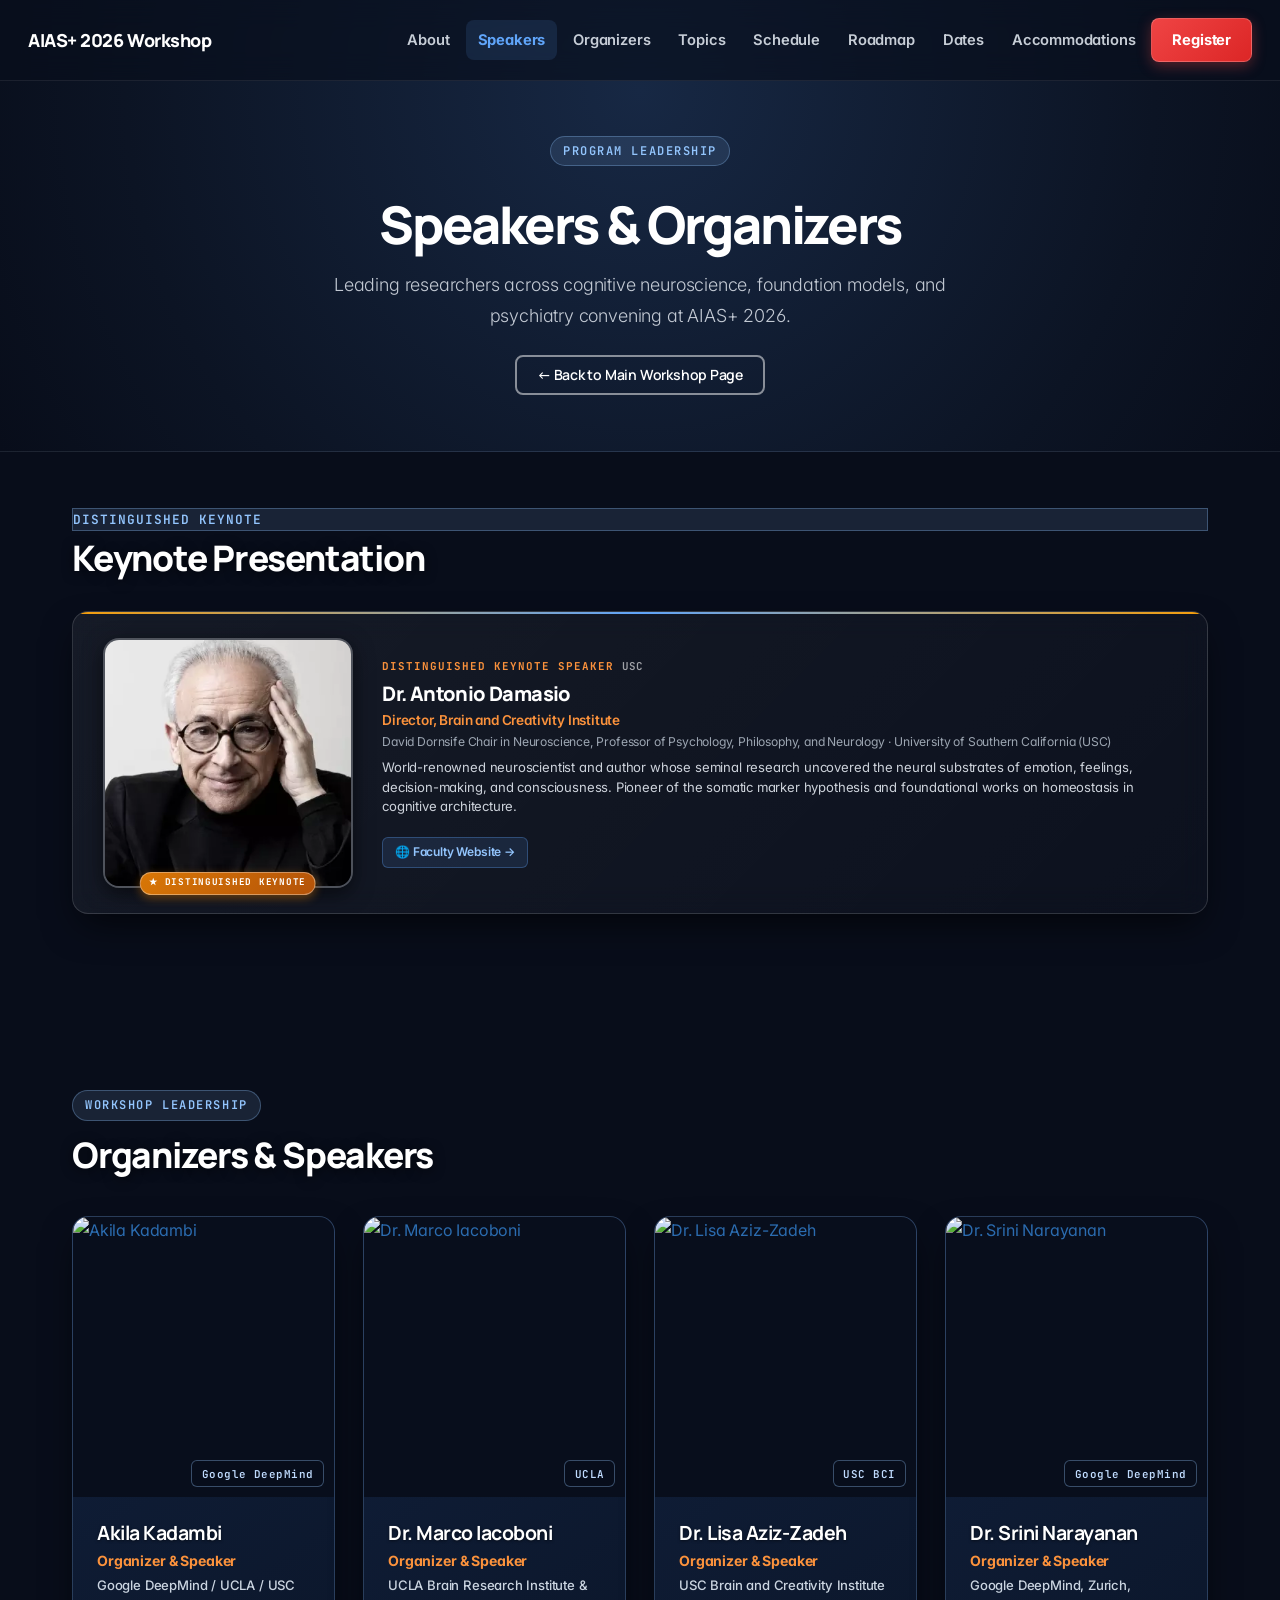
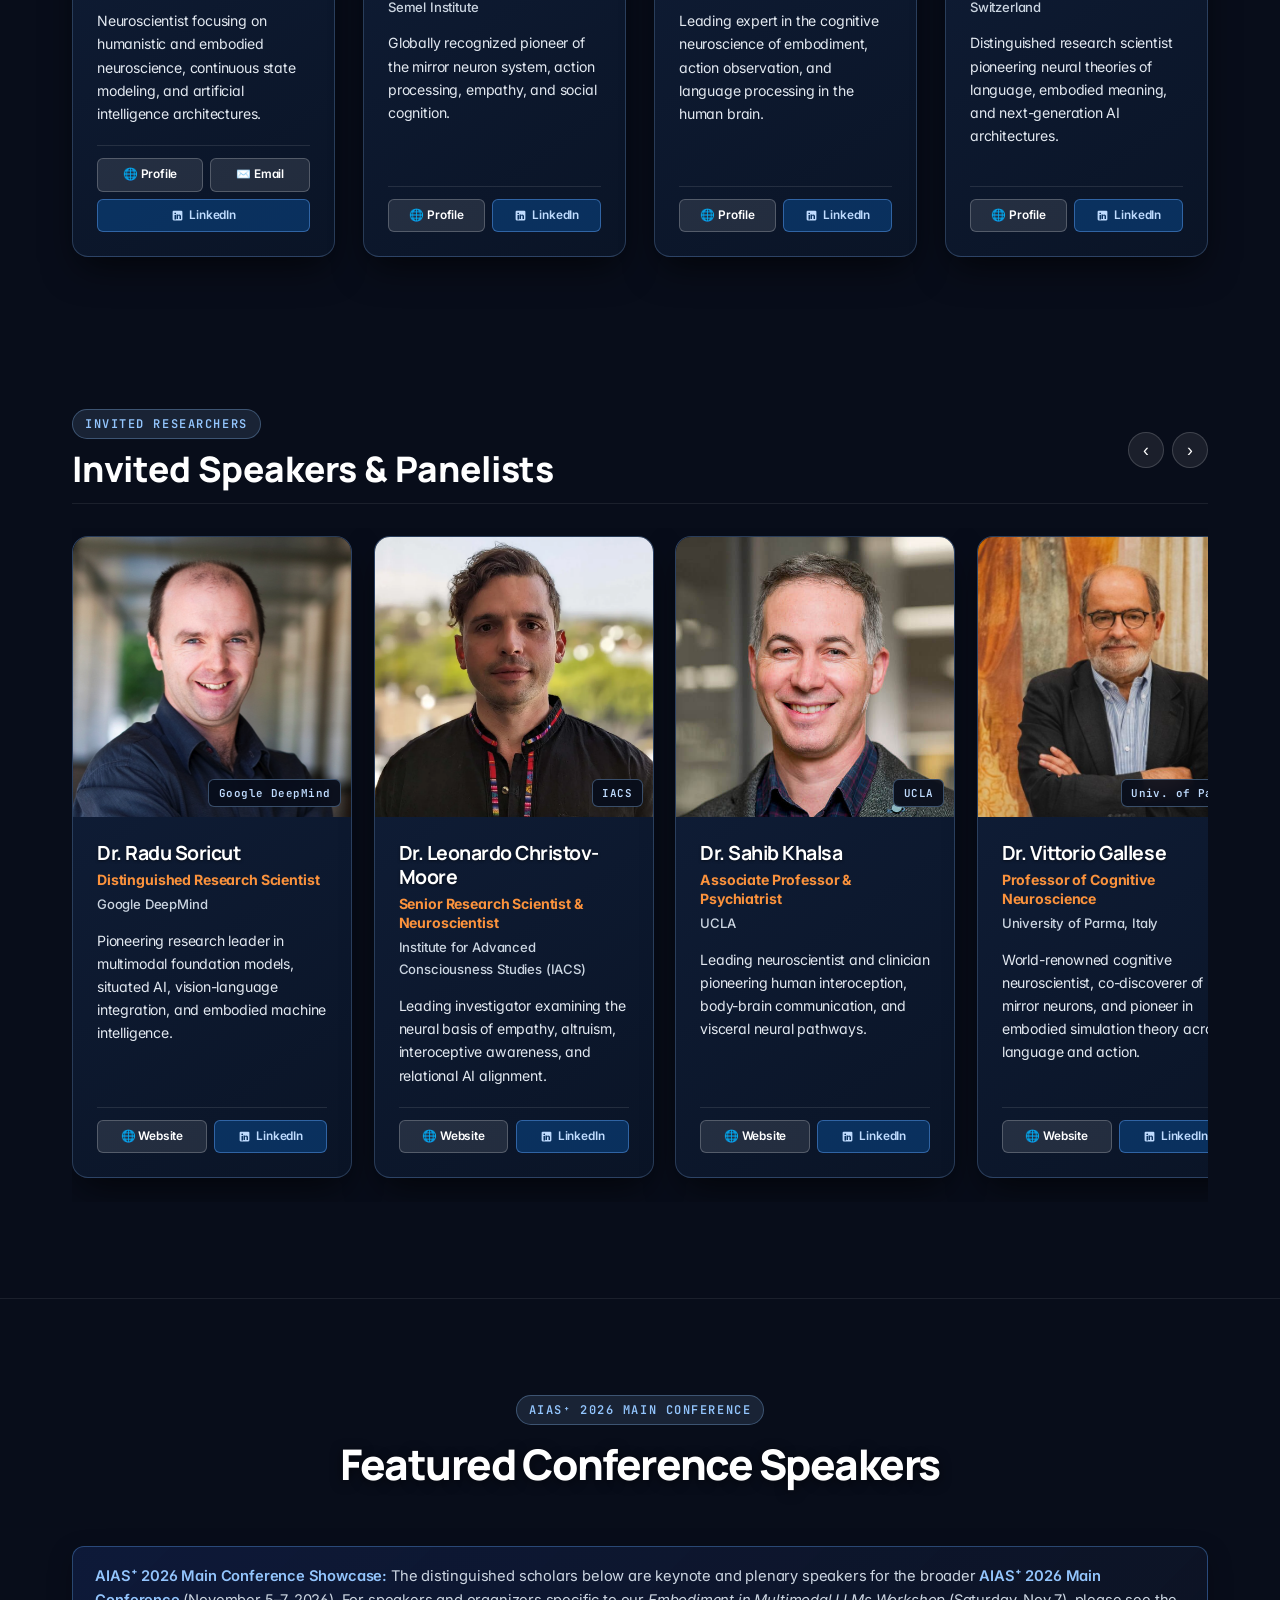
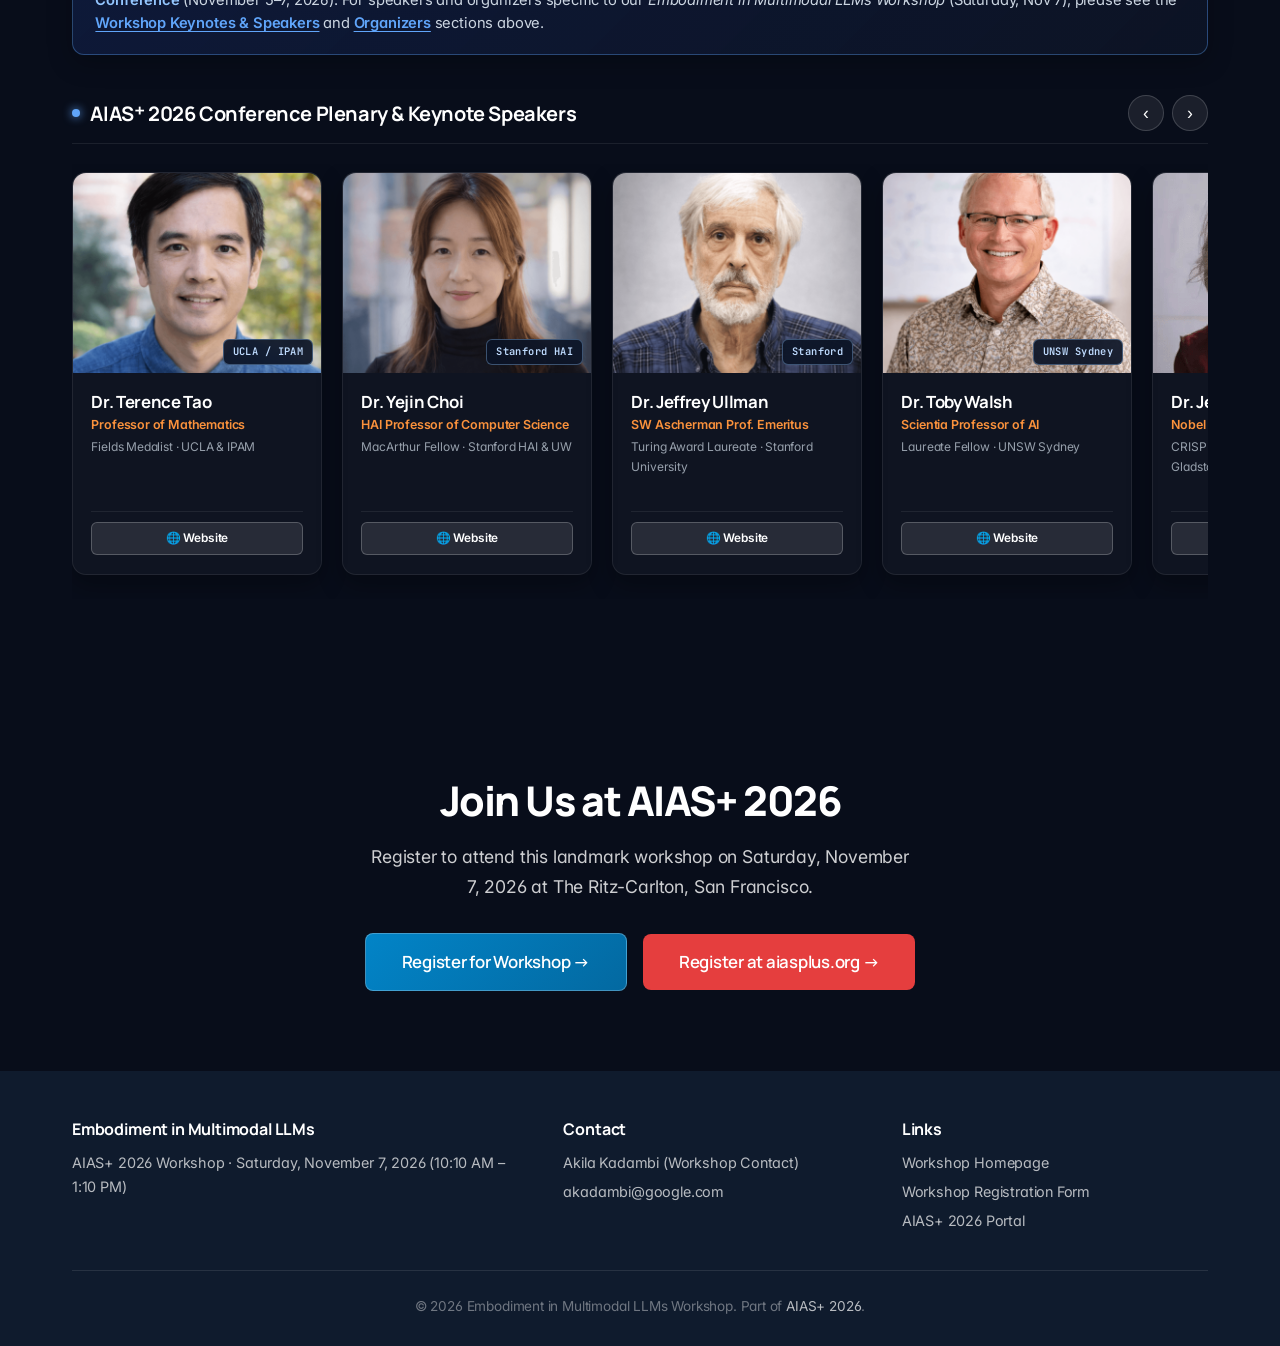
==== speakers.html @ b76ff1dc "Change Kingson Man button label from Profile to Website" ====
<!DOCTYPE html>
<html lang="en">
<head>
  <meta charset="UTF-8">
  <meta name="viewport" content="width=device-width, initial-scale=1.0">
  
  <!-- Primary Search Engine Meta Tags -->
  <title>Embodiment and AI: Speakers &amp; Organizers — AIAS+ 2026 Workshop</title>
  <meta name="title" content="Embodiment and AI: Speakers &amp; Organizers — AIAS+ 2026 Workshop">
  <meta name="description" content="Distinguished Keynote Dr. Antonio Damasio, Invited Speakers, and Workshop Organizers for Embodiment and AI at AIAS+ 2026 in San Francisco.">
  <meta name="keywords" content="Embodiment and AI, Embodied AI, Embodied AI Speakers, Embodiment in Multimodal LLMs, Antonio Damasio, Radu Soricut, Leonardo Christov-Moore, Vittorio Gallese, Sahib Khalsa, Akila Kadambi, Marco Iacoboni, Lisa Aziz-Zadeh, Srini Narayanan, AIAS+ 2026">
  <meta name="robots" content="index, follow, max-image-preview:large">
  <link rel="canonical" href="https://embodiment-ai.org/speakers.html">

  <meta property="og:type" content="website">
  <meta property="og:url" content="https://embodiment-ai.org/speakers.html">
  <meta property="og:title" content="Embodiment and AI: Speakers &amp; Organizers — AIAS+ 2026 Workshop">
  <meta property="og:description" content="Distinguished Keynote Dr. Antonio Damasio, Invited Speakers, and Organizers for the Embodiment and AI Workshop at AIAS+ 2026.">
  <meta property="og:image" content="https://embodiment-ai.org/neuron_paper.png">
  <meta property="og:site_name" content="Embodiment and AI — AIAS+ 2026 Workshop">

  <!-- Twitter / X Card Previews -->
  <meta name="twitter:card" content="summary_large_image">
  <meta name="twitter:url" content="https://embodiment-ai.org/speakers.html">
  <meta name="twitter:title" content="Embodiment and AI: Speakers &amp; Organizers — AIAS+ 2026 Workshop">
  <meta name="twitter:description" content="Distinguished Keynote Dr. Antonio Damasio, Invited Speakers, and Organizers for the Embodiment and AI Workshop at AIAS+ 2026.">
  <meta name="twitter:image" content="https://embodiment-ai.org/neuron_paper.png">

  <!-- Typography & Stylesheet -->
  <link rel="preconnect" href="https://fonts.googleapis.com">
  <link rel="preconnect" href="https://fonts.gstatic.com" crossorigin>
  <link href="https://fonts.googleapis.com/css2?family=Inter:ital,opsz,wght@0,14..32,100..900;1,14..32,100..900&family=JetBrains+Mono:wght@400;500;600;700&family=Manrope:wght@300;400;500;600;700;800&family=Plus+Jakarta+Sans:ital,wght@0,300..800;1,300..800&family=Space+Grotesk:wght@500;600;700&display=swap" rel="stylesheet">
  <link rel="stylesheet" href="style.css?v=5.5">
</head>
<body class="speakers-page">

  <!-- Navigation -->
  <nav class="navbar" id="navbar">
    <div class="nav-container">
      <a href="index.html#hero" class="nav-logo">AIAS+ 2026 Workshop</a>
      <button class="nav-toggle" id="nav-toggle" aria-label="Toggle navigation">
        <span></span><span></span><span></span>
      </button>
      <ul class="nav-links" id="nav-links">
        <li><a href="index.html#about">About</a></li>
        <li><a href="speakers.html" class="active-nav">Speakers</a></li>
        <li><a href="index.html#organizers">Organizers</a></li>
        <li><a href="index.html#topics">Topics</a></li>
        <li><a href="index.html#schedule">Schedule</a></li>
        <li><a href="index.html#roadmap">Roadmap</a></li>
        <li><a href="index.html#dates">Dates</a></li>
        <li><a href="index.html#accommodations">Accommodations</a></li>
        <li><a href="index.html#register" class="nav-cta">Register</a></li>
      </ul>
    </div>
  </nav>

  <!-- Page Header -->
  <header class="speakers-hero-header">
    <div class="container">
      <span class="section-tag">Program Leadership</span>
      <h1>Speakers &amp; Organizers</h1>
      <p class="speakers-page-subtitle">Leading researchers across cognitive neuroscience, foundation models, and psychiatry convening at AIAS+ 2026.</p>
      <div style="margin-top: 1.5rem;">
        <a href="index.html" class="btn btn-outline" style="font-size: 0.88rem; padding: 0.5rem 1.25rem;">← Back to Main Workshop Page</a>
      </div>
    </div>
  </header>

  <!-- Keynote Section -->
  <section class="section" style="padding-top: 3.5rem;">
    <div class="container">
      <div class="section-header" style="text-align: left; margin-bottom: 2rem;">
        <span class="speaker-tag" style="font-size: 0.8rem;">Distinguished Keynote</span>
        <h2 style="font-size: 2.2rem;">Keynote Presentation</h2>
      </div>

      <div class="keynote-card">
        <div class="keynote-avatar-wrapper">
          <a href="https://dornsife.usc.edu/profile/antonio-damasio/" target="_blank" rel="noopener" title="Visit Dr. Antonio Damasio's USC Profile">
            <img src="images/speakers/antonio_damasio.webp" alt="Dr. Antonio Damasio" class="keynote-avatar">
          </a>
          <span class="keynote-badge">★ Distinguished Keynote</span>
        </div>
        <div class="keynote-info">
          <div class="keynote-meta">
            <span class="speaker-role-tag">Distinguished Keynote Speaker</span>
            <span class="speaker-inst-tag">USC</span>
          </div>
          <h3><a href="https://dornsife.usc.edu/profile/antonio-damasio/" target="_blank" rel="noopener" style="color: #fff;">Dr. Antonio Damasio</a></h3>
          <p class="keynote-title">Director, Brain and Creativity Institute</p>
          <p class="keynote-affil">David Dornsife Chair in Neuroscience, Professor of Psychology, Philosophy, and Neurology &middot; University of Southern California (USC)</p>
          <p class="keynote-bio">World-renowned neuroscientist and author whose seminal research uncovered the neural substrates of emotion, feelings, decision-making, and consciousness. Pioneer of the somatic marker hypothesis and foundational works on homeostasis in cognitive architecture.</p>
          <div class="speaker-links" style="margin-top: 1.25rem;">
            <a href="https://dornsife.usc.edu/profile/antonio-damasio/" target="_blank" rel="noopener" class="profile-btn">
              🌐 Faculty Website →
            </a>
          </div>
        </div>
      </div>
    </div>
  </section>

  <!-- Organizers & Speakers Section (Workshop Leadership) -->
  <section class="section" style="padding-top: 3.5rem;">
    <div class="container">
      <div class="section-header" style="text-align: left; margin-bottom: 2.5rem;">
        <span class="section-tag">Workshop Leadership</span>
        <h2 style="font-size: 2.2rem;">Organizers &amp; Speakers</h2>
      </div>

      <div class="speakers-full-grid">

        <!-- Akila Kadambi -->
        <div class="speaker-full-card">
          <div class="speaker-full-photo-wrap">
            <a href="http://www.bmap.ucla.edu/about/peopledetails/akila_kadambi/" target="_blank" rel="noopener" title="Visit Akila Kadambi's Profile">
              <img src="https://media.licdn.com/dms/image/v2/D4E03AQGKJE0cPlb5GA/profile-displayphoto-shrink_200_200/B4EZdp.P2FH0Ao-/0/1749829615843?e=2147483647&v=beta&t=53GXiMmDNbYp2mtJJ9GHmwRdHKUEvy_XapJOetQ0drk" alt="Akila Kadambi" class="photo-zoom-out photo-akila">
            </a>
            <span class="speaker-card-badge">Google DeepMind</span>
          </div>
          <div class="speaker-full-body">
            <h4><a href="http://www.bmap.ucla.edu/about/peopledetails/akila_kadambi/" target="_blank" rel="noopener">Akila Kadambi</a></h4>
            <p class="speaker-full-role">Organizer &amp; Speaker</p>
            <p class="speaker-full-affil">Google DeepMind / UCLA / USC</p>
            <p class="speaker-full-desc">Neuroscientist focusing on humanistic and embodied neuroscience, continuous state modeling, and artificial intelligence architectures.</p>
            <div class="speaker-full-links">
              <a href="http://www.bmap.ucla.edu/about/peopledetails/akila_kadambi/" target="_blank" rel="noopener" class="link-pill">🌐 Profile</a>
              <a href="mailto:akadambi@google.com" class="link-pill">✉️ Email</a>
              <a href="https://www.linkedin.com/in/akila-kadambi-99802b36b" target="_blank" rel="noopener" class="linkedin-pill">
                <svg width="13" height="13" viewBox="0 0 24 24" fill="currentColor"><path d="M19 3a2 2 0 0 1 2 2v14a2 2 0 0 1-2 2H5a2 2 0 0 1-2-2V5a2 2 0 0 1 2-2h14m-.5 15.5v-5.3a3.26 3.26 0 0 0-3.26-3.26c-.85 0-1.84.52-2.28 1.3v-1.11h-2.79v8.37h2.79v-4.93c0-.77.62-1.4 1.39-1.4a1.4 1.4 0 0 1 1.4 1.4v4.93h2.75M6.46 10.9v8.37H9.2V10.9H6.46M7.83 6.25c-.91 0-1.64.73-1.64 1.64s.73 1.64 1.64 1.64 1.64-.73 1.64-1.64-1.64Z"/></svg>
                <span>LinkedIn</span>
              </a>
            </div>
          </div>
        </div>

        <!-- Marco Iacoboni -->
        <div class="speaker-full-card">
          <div class="speaker-full-photo-wrap">
            <a href="http://www.bmap.ucla.edu/about/peopledetails/marco_iacoboni/" target="_blank" rel="noopener" title="Visit Dr. Marco Iacoboni's Profile">
              <img src="https://lh5.googleusercontent.com/proxy/P17HEvdRZKyysFfC4oo26mtkE3UmAN1guV0gRh0kQAZQkSKcTrB-bBfIhehgUSmA1J7dEso5rh7Qbx4INkZLhRTtC1-EE9Ys5A" alt="Dr. Marco Iacoboni" class="photo-zoom-out photo-marco">
            </a>
            <span class="speaker-card-badge">UCLA</span>
          </div>
          <div class="speaker-full-body">
            <h4><a href="http://www.bmap.ucla.edu/about/peopledetails/marco_iacoboni/" target="_blank" rel="noopener">Dr. Marco Iacoboni</a></h4>
            <p class="speaker-full-role">Organizer &amp; Speaker</p>
            <p class="speaker-full-affil">UCLA Brain Research Institute &amp; Semel Institute</p>
            <p class="speaker-full-desc">Globally recognized pioneer of the mirror neuron system, action processing, empathy, and social cognition.</p>
            <div class="speaker-full-links">
              <a href="http://www.bmap.ucla.edu/about/peopledetails/marco_iacoboni/" target="_blank" rel="noopener" class="link-pill">🌐 Profile</a>
              <a href="https://www.linkedin.com/in/marco-iacoboni-57482146" target="_blank" rel="noopener" class="linkedin-pill">
                <svg width="13" height="13" viewBox="0 0 24 24" fill="currentColor"><path d="M19 3a2 2 0 0 1 2 2v14a2 2 0 0 1-2 2H5a2 2 0 0 1-2-2V5a2 2 0 0 1 2-2h14m-.5 15.5v-5.3a3.26 3.26 0 0 0-3.26-3.26c-.85 0-1.84.52-2.28 1.3v-1.11h-2.79v8.37h2.79v-4.93c0-.77.62-1.4 1.39-1.4a1.4 1.4 0 0 1 1.4 1.4v4.93h2.75M6.46 10.9v8.37H9.2V10.9H6.46M7.83 6.25c-.91 0-1.64.73-1.64 1.64s.73 1.64 1.64 1.64 1.64-.73 1.64-1.64-1.64Z"/></svg>
                <span>LinkedIn</span>
              </a>
            </div>
          </div>
        </div>

        <!-- Lisa Aziz-Zadeh -->
        <div class="speaker-full-card">
          <div class="speaker-full-photo-wrap">
            <a href="https://chan.usc.edu/people/faculty/Lisa_Aziz-Zadeh" target="_blank" rel="noopener" title="Visit Dr. Lisa Aziz-Zadeh's Faculty Profile">
              <img src="https://ngp.usc.edu/wp-content/uploads/2025/06/Lisa_Aziz_Z_Approved-1920x1080-1-1024x576.webp" alt="Dr. Lisa Aziz-Zadeh">
            </a>
            <span class="speaker-card-badge">USC BCI</span>
          </div>
          <div class="speaker-full-body">
            <h4><a href="https://chan.usc.edu/people/faculty/Lisa_Aziz-Zadeh" target="_blank" rel="noopener">Dr. Lisa Aziz-Zadeh</a></h4>
            <p class="speaker-full-role">Organizer &amp; Speaker</p>
            <p class="speaker-full-affil">USC Brain and Creativity Institute</p>
            <p class="speaker-full-desc">Leading expert in the cognitive neuroscience of embodiment, action observation, and language processing in the human brain.</p>
            <div class="speaker-full-links">
              <a href="https://chan.usc.edu/people/faculty/Lisa_Aziz-Zadeh" target="_blank" rel="noopener" class="link-pill">🌐 Profile</a>
              <a href="https://www.linkedin.com/in/lisa-aziz-zadeh-309489390" target="_blank" rel="noopener" class="linkedin-pill">
                <svg width="13" height="13" viewBox="0 0 24 24" fill="currentColor"><path d="M19 3a2 2 0 0 1 2 2v14a2 2 0 0 1-2 2H5a2 2 0 0 1-2-2V5a2 2 0 0 1 2-2h14m-.5 15.5v-5.3a3.26 3.26 0 0 0-3.26-3.26c-.85 0-1.84.52-2.28 1.3v-1.11h-2.79v8.37h2.79v-4.93c0-.77.62-1.4 1.39-1.4a1.4 1.4 0 0 1 1.4 1.4v4.93h2.75M6.46 10.9v8.37H9.2V10.9H6.46M7.83 6.25c-.91 0-1.64.73-1.64 1.64s.73 1.64 1.64 1.64 1.64-.73 1.64-1.64-1.64Z"/></svg>
                <span>LinkedIn</span>
              </a>
            </div>
          </div>
        </div>

        <!-- Srini Narayanan -->
        <div class="speaker-full-card">
          <div class="speaker-full-photo-wrap">
            <a href="https://research.google/people/srini-narayanan/" target="_blank" rel="noopener" title="Visit Dr. Srini Narayanan's Profile">
              <img src="https://media.licdn.com/dms/image/v2/C4D03AQEPLip9XE7TRw/profile-displayphoto-shrink_200_200/profile-displayphoto-shrink_200_200/0/1624117590517?e=2147483647&v=beta&t=GWqGQiySjYw0Bo7xXYBFsJPDoOQsb52C69usJxLLs2M" alt="Dr. Srini Narayanan">
            </a>
            <span class="speaker-card-badge">Google DeepMind</span>
          </div>
          <div class="speaker-full-body">
            <h4><a href="https://research.google/people/srini-narayanan/" target="_blank" rel="noopener">Dr. Srini Narayanan</a></h4>
            <p class="speaker-full-role">Organizer &amp; Speaker</p>
            <p class="speaker-full-affil">Google DeepMind, Zurich, Switzerland</p>
            <p class="speaker-full-desc">Distinguished research scientist pioneering neural theories of language, embodied meaning, and next-generation AI architectures.</p>
            <div class="speaker-full-links">
              <a href="https://research.google/people/srini-narayanan/" target="_blank" rel="noopener" class="link-pill">🌐 Profile</a>
              <a href="https://ch.linkedin.com/in/srini-narayanan-6350258a" target="_blank" rel="noopener" class="linkedin-pill">
                <svg width="13" height="13" viewBox="0 0 24 24" fill="currentColor"><path d="M19 3a2 2 0 0 1 2 2v14a2 2 0 0 1-2 2H5a2 2 0 0 1-2-2V5a2 2 0 0 1 2-2h14m-.5 15.5v-5.3a3.26 3.26 0 0 0-3.26-3.26c-.85 0-1.84.52-2.28 1.3v-1.11h-2.79v8.37h2.79v-4.93c0-.77.62-1.4 1.39-1.4a1.4 1.4 0 0 1 1.4 1.4v4.93h2.75M6.46 10.9v8.37H9.2V10.9H6.46M7.83 6.25c-.91 0-1.64.73-1.64 1.64s.73 1.64 1.64 1.64 1.64-.73 1.64-1.64-1.64Z"/></svg>
                <span>LinkedIn</span>
              </a>
            </div>
          </div>
        </div>

      </div>
    </div>
  </section>

  <!-- Invited Speakers Rotating Carousel Section -->
  <section class="section" style="padding-top: 3.5rem;">
    <div class="container">
      <div class="reel-header" style="margin: 0 0 1.5rem;">
        <div>
          <span class="section-tag" style="margin-bottom: 0.45rem;">Invited Researchers</span>
          <h2 style="font-family: var(--font-heading); font-size: 2.2rem; font-weight: 800; color: #ffffff; margin: 0;">Invited Speakers &amp; Panelists</h2>
        </div>
        <div class="reel-controls">
          <button class="reel-arrow-btn" id="workshopReelPrevBtn" aria-label="Scroll left" title="Scroll Left">‹</button>
          <button class="reel-arrow-btn" id="workshopReelNextBtn" aria-label="Scroll right" title="Scroll Right">›</button>
        </div>
      </div>

      <div class="speakers-carousel-container" id="workshopSpeakersReelContainer">
        <div class="speakers-carousel-track invited-speakers-track" id="workshopSpeakersTrack">

          <!-- Radu Soricut -->
          <div class="speaker-full-card">
            <div class="speaker-full-photo-wrap">
              <a href="http://www.radusoricut.com/" target="_blank" rel="noopener" title="Visit Dr. Radu Soricut's Website">
                <img src="images/speakers/radu_soricut.png" alt="Dr. Radu Soricut">
              </a>
              <span class="speaker-card-badge">Google DeepMind</span>
            </div>
            <div class="speaker-full-body">
              <h4><a href="http://www.radusoricut.com/" target="_blank" rel="noopener">Dr. Radu Soricut</a></h4>
              <p class="speaker-full-role">Distinguished Research Scientist</p>
              <p class="speaker-full-affil">Google DeepMind</p>
              <p class="speaker-full-desc">Pioneering research leader in multimodal foundation models, situated AI, vision-language integration, and embodied machine intelligence.</p>
              <div class="speaker-full-links">
                <a href="http://www.radusoricut.com/" target="_blank" rel="noopener" class="link-pill">🌐 Website</a>
                <a href="https://www.linkedin.com/in/radusoricut/" target="_blank" rel="noopener" class="linkedin-pill">
                  <svg width="13" height="13" viewBox="0 0 24 24" fill="currentColor"><path d="M19 3a2 2 0 0 1 2 2v14a2 2 0 0 1-2 2H5a2 2 0 0 1-2-2V5a2 2 0 0 1 2-2h14m-.5 15.5v-5.3a3.26 3.26 0 0 0-3.26-3.26c-.85 0-1.84.52-2.28 1.3v-1.11h-2.79v8.37h2.79v-4.93c0-.77.62-1.4 1.39-1.4a1.4 1.4 0 0 1 1.4 1.4v4.93h2.75M6.46 10.9v8.37H9.2V10.9H6.46M7.83 6.25c-.91 0-1.64.73-1.64 1.64s.73 1.64 1.64 1.64 1.64-.73 1.64-1.64-.73-1.64-1.64-1.64Z"/></svg>
                  <span>LinkedIn</span>
                </a>
              </div>
            </div>
          </div>

          <!-- Leonardo Christov-Moore -->
          <div class="speaker-full-card">
            <div class="speaker-full-photo-wrap">
              <a href="https://advancedconsciousness.org/leonardo-christov-moore/" target="_blank" rel="noopener" title="Visit Dr. Leonardo Christov-Moore's Profile">
                <img src="images/speakers/leonardo_christov_moore.webp" alt="Dr. Leonardo Christov-Moore">
              </a>
              <span class="speaker-card-badge">IACS</span>
            </div>
            <div class="speaker-full-body">
              <h4><a href="https://advancedconsciousness.org/leonardo-christov-moore/" target="_blank" rel="noopener">Dr. Leonardo Christov-Moore</a></h4>
              <p class="speaker-full-role">Senior Research Scientist &amp; Neuroscientist</p>
              <p class="speaker-full-affil">Institute for Advanced Consciousness Studies (IACS)</p>
              <p class="speaker-full-desc">Leading investigator examining the neural basis of empathy, altruism, interoceptive awareness, and relational AI alignment.</p>
              <div class="speaker-full-links">
                <a href="https://advancedconsciousness.org/leonardo-christov-moore/" target="_blank" rel="noopener" class="link-pill">🌐 Website</a>
                <a href="https://www.linkedin.com/in/leonardo-christov-moore-0a6aab3a" target="_blank" rel="noopener" class="linkedin-pill">
                  <svg width="13" height="13" viewBox="0 0 24 24" fill="currentColor"><path d="M19 3a2 2 0 0 1 2 2v14a2 2 0 0 1-2 2H5a2 2 0 0 1-2-2V5a2 2 0 0 1 2-2h14m-.5 15.5v-5.3a3.26 3.26 0 0 0-3.26-3.26c-.85 0-1.84.52-2.28 1.3v-1.11h-2.79v8.37h2.79v-4.93c0-.77.62-1.4 1.39-1.4a1.4 1.4 0 0 1 1.4 1.4v4.93h2.75M6.46 10.9v8.37H9.2V10.9H6.46M7.83 6.25c-.91 0-1.64.73-1.64 1.64s.73 1.64 1.64 1.64 1.64-.73 1.64-1.64-.73-1.64-1.64-1.64Z"/></svg>
                  <span>LinkedIn</span>
                </a>
              </div>
            </div>
          </div>

          <!-- Sahib Khalsa (Placed before Vittorio with photo-top-focus) -->
          <div class="speaker-full-card">
            <div class="speaker-full-photo-wrap">
              <a href="https://www.laureateinstitute.org/sahib-khalsa.html" target="_blank" rel="noopener" title="Visit Dr. Sahib Khalsa's Profile">
                <img src="images/speakers/sahib_khalsa.jpg" alt="Dr. Sahib Khalsa" class="photo-top-focus">
              </a>
              <span class="speaker-card-badge">UCLA</span>
            </div>
            <div class="speaker-full-body">
              <h4><a href="https://www.laureateinstitute.org/sahib-khalsa.html" target="_blank" rel="noopener">Dr. Sahib Khalsa</a></h4>
              <p class="speaker-full-role">Associate Professor &amp; Psychiatrist</p>
              <p class="speaker-full-affil">UCLA</p>
              <p class="speaker-full-desc">Leading neuroscientist and clinician pioneering human interoception, body-brain communication, and visceral neural pathways.</p>
              <div class="speaker-full-links">
                <a href="https://www.laureateinstitute.org/sahib-khalsa.html" target="_blank" rel="noopener" class="link-pill">🌐 Website</a>
                <a href="https://www.linkedin.com/in/sahib-khalsa-22969a191" target="_blank" rel="noopener" class="linkedin-pill">
                  <svg width="13" height="13" viewBox="0 0 24 24" fill="currentColor"><path d="M19 3a2 2 0 0 1 2 2v14a2 2 0 0 1-2 2H5a2 2 0 0 1-2-2V5a2 2 0 0 1 2-2h14m-.5 15.5v-5.3a3.26 3.26 0 0 0-3.26-3.26c-.85 0-1.84.52-2.28 1.3v-1.11h-2.79v8.37h2.79v-4.93c0-.77.62-1.4 1.39-1.4a1.4 1.4 0 0 1 1.4 1.4v4.93h2.75M6.46 10.9v8.37H9.2V10.9H6.46M7.83 6.25c-.91 0-1.64.73-1.64 1.64s.73 1.64 1.64 1.64 1.64-.73 1.64-1.64-.73-1.64-1.64-1.64Z"/></svg>
                  <span>LinkedIn</span>
                </a>
              </div>
            </div>
          </div>

          <!-- Vittorio Gallese -->
          <div class="speaker-full-card">
            <div class="speaker-full-photo-wrap">
              <a href="https://personale.unipr.it/en/ugovdocenti/person/18110" target="_blank" rel="noopener" title="Visit Dr. Vittorio Gallese's Website">
                <img src="images/speakers/vittorio_gallese.png" alt="Dr. Vittorio Gallese">
              </a>
              <span class="speaker-card-badge">Univ. of Parma</span>
            </div>
            <div class="speaker-full-body">
              <h4><a href="https://personale.unipr.it/en/ugovdocenti/person/18110" target="_blank" rel="noopener">Dr. Vittorio Gallese</a></h4>
              <p class="speaker-full-role">Professor of Cognitive Neuroscience</p>
              <p class="speaker-full-affil">University of Parma, Italy</p>
              <p class="speaker-full-desc">World-renowned cognitive neuroscientist, co-discoverer of mirror neurons, and pioneer in embodied simulation theory across language and action.</p>
              <div class="speaker-full-links">
                <a href="https://personale.unipr.it/en/ugovdocenti/person/18110" target="_blank" rel="noopener" class="link-pill">🌐 Website</a>
                <a href="https://it.linkedin.com/in/vittorio-gallese-32a56835" target="_blank" rel="noopener" class="linkedin-pill">
                  <svg width="13" height="13" viewBox="0 0 24 24" fill="currentColor"><path d="M19 3a2 2 0 0 1 2 2v14a2 2 0 0 1-2 2H5a2 2 0 0 1-2-2V5a2 2 0 0 1 2-2h14m-.5 15.5v-5.3a3.26 3.26 0 0 0-3.26-3.26c-.85 0-1.84.52-2.28 1.3v-1.11h-2.79v8.37h2.79v-4.93c0-.77.62-1.4 1.39-1.4a1.4 1.4 0 0 1 1.4 1.4v4.93h2.75M6.46 10.9v8.37H9.2V10.9H6.46M7.83 6.25c-.91 0-1.64.73-1.64 1.64s.73 1.64 1.64 1.64 1.64-.73 1.64-1.64-.73-1.64-1.64-1.64Z"/></svg>
                  <span>LinkedIn</span>
                </a>
              </div>
            </div>
          </div>

          <!-- Kingson Man -->
          <div class="speaker-full-card">
            <div class="speaker-full-photo-wrap">
              <a href="http://feelingmachines.net/kingson" target="_blank" rel="noopener" title="Visit Dr. Kingson Man's Website">
                <img src="images/speakers/kingson_man.png" alt="Dr. Kingson Man" class="photo-kingson">
              </a>
              <span class="speaker-card-badge">Feeling Machines &middot; USC</span>
            </div>
            <div class="speaker-full-body">
              <h4><a href="http://feelingmachines.net/kingson" target="_blank" rel="noopener">Dr. Kingson Man</a></h4>
              <p class="speaker-full-role">Founder &amp; Principal Investigator</p>
              <p class="speaker-full-affil">Feeling Machines &middot; USC Brain and Creativity Institute</p>
              <p class="speaker-full-desc">Neuroscientist and AI researcher investigating the connections between life, feeling, homeostasis, and embodied vulnerability in artificial agents.</p>
              <div class="speaker-full-links">
                <a href="http://feelingmachines.net/kingson" target="_blank" rel="noopener" class="link-pill">🌐 Website</a>
                <a href="https://www.linkedin.com/in/kingson-man-005231173/" target="_blank" rel="noopener" class="linkedin-pill">
                  <svg width="13" height="13" viewBox="0 0 24 24" fill="currentColor"><path d="M19 3a2 2 0 0 1 2 2v14a2 2 0 0 1-2 2H5a2 2 0 0 1-2-2V5a2 2 0 0 1 2-2h14m-.5 15.5v-5.3a3.26 3.26 0 0 0-3.26-3.26c-.85 0-1.84.52-2.28 1.3v-1.11h-2.79v8.37h2.79v-4.93c0-.77.62-1.4 1.39-1.4a1.4 1.4 0 0 1 1.4 1.4v4.93h2.75M6.46 10.9v8.37H9.2V10.9H6.46M7.83 6.25c-.91 0-1.64.73-1.64 1.64s.73 1.64 1.64 1.64 1.64-.73 1.64-1.64-.73-1.64-1.64-1.64Z"/></svg>
                  <span>LinkedIn</span>
                </a>
              </div>
            </div>
          </div>

        </div>
      </div>
    </div>
  </section>

  <!-- AIAS+ 2026 Main Conference Speakers Rotating Carousel -->
  <section class="section aias-conference-speakers-section" id="conference-speakers">
    <div class="container">
      <div class="section-header">
        <span class="section-tag">AIAS⁺ 2026 Main Conference</span>
        <h2>Featured Conference Speakers</h2>
      </div>

      <!-- Explicit Workshop vs Main Conference Distinction Notice -->
      <div class="conference-notice-banner">
        <div class="conference-notice-text">
          <strong>AIAS⁺ 2026 Main Conference Showcase:</strong> The distinguished scholars below are keynote and plenary speakers for the broader <strong>AIAS⁺ 2026 Main Conference</strong> (November 5–7, 2026). For speakers and organizers specific to our <em>Embodiment in Multimodal LLMs Workshop</em> (Saturday, Nov 7), please see the <a href="#workshop-speakers">Workshop Keynotes &amp; Speakers</a> and <a href="#workshop-organizers">Organizers</a> sections above.
        </div>
      </div>

      <!-- Rotating Reel Header & Navigation Controls -->
      <div class="reel-header">
        <div class="reel-title-group">
          <span class="reel-indicator-dot"></span>
          <h3>AIAS⁺ 2026 Conference Plenary &amp; Keynote Speakers</h3>
        </div>
        <div class="reel-controls">
          <button class="reel-arrow-btn" id="aiasReelPrevBtn" aria-label="Scroll left" title="Scroll Left">‹</button>
          <button class="reel-arrow-btn" id="aiasReelNextBtn" aria-label="Scroll right" title="Scroll Right">›</button>
        </div>
      </div>

      <!-- Rotating Carousel Container -->
      <div class="speakers-carousel-container" id="aiasSpeakersReelContainer">
        <div class="speakers-carousel-track" id="aiasSpeakersTrack">
          <!-- Dr. Terence Tao -->
          <div class="reel-card">
            <a href="https://www.math.ucla.edu/~tao/" target="_blank" rel="noopener" class="reel-photo-wrap" title="Visit Dr. Terence Tao's Academic Website">
              <img src="images/aias_speakers/terence-tao.png" alt="Dr. Terence Tao" loading="lazy">
              <span class="reel-inst-badge">UCLA / IPAM</span>
            </a>
            <div class="reel-card-body">
              <h4><a href="https://www.math.ucla.edu/~tao/" target="_blank" rel="noopener">Dr. Terence Tao</a></h4>
              <p class="reel-role">Professor of Mathematics</p>
              <p class="reel-affil">Fields Medalist · UCLA & IPAM</p>
              <div class="reel-actions">
                <a href="https://www.math.ucla.edu/~tao/" target="_blank" rel="noopener" class="link-pill">🌐 Website</a>
              </div>
            </div>
          </div>
          <!-- Dr. Yejin Choi -->
          <div class="reel-card">
            <a href="https://homes.cs.washington.edu/~yejin/" target="_blank" rel="noopener" class="reel-photo-wrap" title="Visit Dr. Yejin Choi's Academic Website">
              <img src="images/aias_speakers/yejin-choi.png" alt="Dr. Yejin Choi" loading="lazy">
              <span class="reel-inst-badge">Stanford HAI</span>
            </a>
            <div class="reel-card-body">
              <h4><a href="https://homes.cs.washington.edu/~yejin/" target="_blank" rel="noopener">Dr. Yejin Choi</a></h4>
              <p class="reel-role">HAI Professor of Computer Science</p>
              <p class="reel-affil">MacArthur Fellow · Stanford HAI & UW</p>
              <div class="reel-actions">
                <a href="https://homes.cs.washington.edu/~yejin/" target="_blank" rel="noopener" class="link-pill">🌐 Website</a>
              </div>
            </div>
          </div>
          <!-- Dr. Jeffrey Ullman -->
          <div class="reel-card">
            <a href="http://infolab.stanford.edu/~ullman/" target="_blank" rel="noopener" class="reel-photo-wrap" title="Visit Dr. Jeffrey Ullman's Academic Website">
              <img src="images/aias_speakers/jeffrey-ullman.png" alt="Dr. Jeffrey Ullman" loading="lazy">
              <span class="reel-inst-badge">Stanford</span>
            </a>
            <div class="reel-card-body">
              <h4><a href="http://infolab.stanford.edu/~ullman/" target="_blank" rel="noopener">Dr. Jeffrey Ullman</a></h4>
              <p class="reel-role">SW Ascherman Prof. Emeritus</p>
              <p class="reel-affil">Turing Award Laureate · Stanford University</p>
              <div class="reel-actions">
                <a href="http://infolab.stanford.edu/~ullman/" target="_blank" rel="noopener" class="link-pill">🌐 Website</a>
              </div>
            </div>
          </div>
          <!-- Dr. Toby Walsh -->
          <div class="reel-card">
            <a href="https://www.cse.unsw.edu.au/~tw/" target="_blank" rel="noopener" class="reel-photo-wrap" title="Visit Dr. Toby Walsh's Academic Website">
              <img src="images/aias_speakers/toby-walsh.png" alt="Dr. Toby Walsh" loading="lazy">
              <span class="reel-inst-badge">UNSW Sydney</span>
            </a>
            <div class="reel-card-body">
              <h4><a href="https://www.cse.unsw.edu.au/~tw/" target="_blank" rel="noopener">Dr. Toby Walsh</a></h4>
              <p class="reel-role">Scientia Professor of AI</p>
              <p class="reel-affil">Laureate Fellow · UNSW Sydney</p>
              <div class="reel-actions">
                <a href="https://www.cse.unsw.edu.au/~tw/" target="_blank" rel="noopener" class="link-pill">🌐 Website</a>
              </div>
            </div>
          </div>
          <!-- Dr. Jennifer Doudna -->
          <div class="reel-card">
            <a href="https://vcresearch.berkeley.edu/faculty/jennifer-doudna" target="_blank" rel="noopener" class="reel-photo-wrap" title="Visit Dr. Jennifer Doudna's Academic Website">
              <img src="images/aias_speakers/jennifer-doudna.png" alt="Dr. Jennifer Doudna" loading="lazy">
              <span class="reel-inst-badge">UC Berkeley</span>
            </a>
            <div class="reel-card-body">
              <h4><a href="https://vcresearch.berkeley.edu/faculty/jennifer-doudna" target="_blank" rel="noopener">Dr. Jennifer Doudna</a></h4>
              <p class="reel-role">Nobel Laureate in Chemistry</p>
              <p class="reel-affil">CRISPR Pioneer · UC Berkeley & Gladstone</p>
              <div class="reel-actions">
                <a href="https://vcresearch.berkeley.edu/faculty/jennifer-doudna" target="_blank" rel="noopener" class="link-pill">🌐 Website</a>
              </div>
            </div>
          </div>
          <!-- Dr. David Baker -->
          <div class="reel-card">
            <a href="https://www.bakerlab.org/" target="_blank" rel="noopener" class="reel-photo-wrap" title="Visit Dr. David Baker's Academic Website">
              <img src="images/aias_speakers/david-baker.png" alt="Dr. David Baker" loading="lazy">
              <span class="reel-inst-badge">Univ. of Washington</span>
            </a>
            <div class="reel-card-body">
              <h4><a href="https://www.bakerlab.org/" target="_blank" rel="noopener">Dr. David Baker</a></h4>
              <p class="reel-role">Nobel Laureate in Chemistry</p>
              <p class="reel-affil">Director, IPD · University of Washington</p>
              <div class="reel-actions">
                <a href="https://www.bakerlab.org/" target="_blank" rel="noopener" class="link-pill">🌐 Website</a>
              </div>
            </div>
          </div>
          <!-- Dr. Omar M. Yaghi -->
          <div class="reel-card">
            <a href="https://yaghi.berkeley.edu/" target="_blank" rel="noopener" class="reel-photo-wrap" title="Visit Dr. Omar M. Yaghi's Academic Website">
              <img src="images/aias_speakers/omar-yaghi.png" alt="Dr. Omar M. Yaghi" loading="lazy">
              <span class="reel-inst-badge">UC Berkeley</span>
            </a>
            <div class="reel-card-body">
              <h4><a href="https://yaghi.berkeley.edu/" target="_blank" rel="noopener">Dr. Omar M. Yaghi</a></h4>
              <p class="reel-role">Chair Professor of Chemistry</p>
              <p class="reel-affil">Reticular Chemistry Pioneer · UC Berkeley</p>
              <div class="reel-actions">
                <a href="https://yaghi.berkeley.edu/" target="_blank" rel="noopener" class="link-pill">🌐 Website</a>
              </div>
            </div>
          </div>
          <!-- Dr. Christopher Bishop -->
          <div class="reel-card">
            <a href="https://www.microsoft.com/en-us/research/people/cmbishop/" target="_blank" rel="noopener" class="reel-photo-wrap" title="Visit Dr. Christopher Bishop's Academic Website">
              <img src="images/aias_speakers/chris_bishop.jpg" class="photo-top-focus" alt="Dr. Christopher Bishop" loading="lazy">
              <span class="reel-inst-badge">Microsoft Research</span>
            </a>
            <div class="reel-card-body">
              <h4><a href="https://www.microsoft.com/en-us/research/people/cmbishop/" target="_blank" rel="noopener">Dr. Christopher Bishop</a></h4>
              <p class="reel-role">Technical Fellow & Director</p>
              <p class="reel-affil">FRS, FRSE · Microsoft Research AI4Science</p>
              <div class="reel-actions">
                <a href="https://www.microsoft.com/en-us/research/people/cmbishop/" target="_blank" rel="noopener" class="link-pill">🌐 Website</a>
              </div>
            </div>
          </div>
          <!-- Dr. Le Cong -->
          <div class="reel-card">
            <a href="https://profiles.stanford.edu/le-cong" target="_blank" rel="noopener" class="reel-photo-wrap" title="Visit Dr. Le Cong's Academic Website">
              <img src="images/aias_speakers/le-cong.png" alt="Dr. Le Cong" loading="lazy">
              <span class="reel-inst-badge">Stanford</span>
            </a>
            <div class="reel-card-body">
              <h4><a href="https://profiles.stanford.edu/le-cong" target="_blank" rel="noopener">Dr. Le Cong</a></h4>
              <p class="reel-role">Assoc. Professor of Pathology & Genetics</p>
              <p class="reel-affil">Genomics & Agentic AI · Stanford University</p>
              <div class="reel-actions">
                <a href="https://profiles.stanford.edu/le-cong" target="_blank" rel="noopener" class="link-pill">🌐 Website</a>
              </div>
            </div>
          </div>
          <!-- Dr. Karl Deisseroth -->
          <div class="reel-card">
            <a href="https://med.stanford.edu/deisseroth-lab.html" target="_blank" rel="noopener" class="reel-photo-wrap" title="Visit Dr. Karl Deisseroth's Academic Website">
              <img src="images/aias_speakers/karl-deisseroth.png" alt="Dr. Karl Deisseroth" loading="lazy">
              <span class="reel-inst-badge">Stanford</span>
            </a>
            <div class="reel-card-body">
              <h4><a href="https://med.stanford.edu/deisseroth-lab.html" target="_blank" rel="noopener">Dr. Karl Deisseroth</a></h4>
              <p class="reel-role">Chen Professor of Bioengineering</p>
              <p class="reel-affil">Optogenetics Pioneer · Stanford University</p>
              <div class="reel-actions">
                <a href="https://med.stanford.edu/deisseroth-lab.html" target="_blank" rel="noopener" class="link-pill">🌐 Website</a>
              </div>
            </div>
          </div>
          <!-- Dr. Kyunghyun Cho -->
          <div class="reel-card">
            <a href="https://kyunghyuncho.me/" target="_blank" rel="noopener" class="reel-photo-wrap" title="Visit Dr. Kyunghyun Cho's Academic Website">
              <img src="images/aias_speakers/kyunghyun-cho.png" alt="Dr. Kyunghyun Cho" loading="lazy">
              <span class="reel-inst-badge">NYU / Courant</span>
            </a>
            <div class="reel-card-body">
              <h4><a href="https://kyunghyuncho.me/" target="_blank" rel="noopener">Dr. Kyunghyun Cho</a></h4>
              <p class="reel-role">Glen de Vries Professor</p>
              <p class="reel-affil">Center for Data Science · NYU</p>
              <div class="reel-actions">
                <a href="https://kyunghyuncho.me/" target="_blank" rel="noopener" class="link-pill">🌐 Website</a>
              </div>
            </div>
          </div>
          <!-- Dr. Rebecca Willett -->
          <div class="reel-card">
            <a href="https://voices.uchicago.edu/willett/" target="_blank" rel="noopener" class="reel-photo-wrap" title="Visit Dr. Rebecca Willett's Academic Website">
              <img src="images/aias_speakers/rebecca-willett.png" alt="Dr. Rebecca Willett" loading="lazy">
              <span class="reel-inst-badge">Univ. of Chicago</span>
            </a>
            <div class="reel-card-body">
              <h4><a href="https://voices.uchicago.edu/willett/" target="_blank" rel="noopener">Dr. Rebecca Willett</a></h4>
              <p class="reel-role">Faculty Director of AI</p>
              <p class="reel-affil">Data Science Institute · Univ. of Chicago</p>
              <div class="reel-actions">
                <a href="https://voices.uchicago.edu/willett/" target="_blank" rel="noopener" class="link-pill">🌐 Website</a>
              </div>
            </div>
          </div>
          <!-- Dr. Simon Du -->
          <div class="reel-card">
            <a href="https://simonshaoleidu.com/" target="_blank" rel="noopener" class="reel-photo-wrap" title="Visit Dr. Simon Du's Academic Website">
              <img src="images/aias_speakers/simon-du.png" alt="Dr. Simon Du" loading="lazy">
              <span class="reel-inst-badge">UW / Apodex</span>
            </a>
            <div class="reel-card-body">
              <h4><a href="https://simonshaoleidu.com/" target="_blank" rel="noopener">Dr. Simon Du</a></h4>
              <p class="reel-role">Associate Professor of CS & Eng.</p>
              <p class="reel-affil">Chief Scientist for Reasoning Models · UW</p>
              <div class="reel-actions">
                <a href="https://simonshaoleidu.com/" target="_blank" rel="noopener" class="link-pill">🌐 Website</a>
              </div>
            </div>
          </div>
          <!-- Dr. Heng Ji -->
          <div class="reel-card">
            <a href="https://blender.cs.illinois.edu/hengji.html" target="_blank" rel="noopener" class="reel-photo-wrap" title="Visit Dr. Heng Ji's Academic Website">
              <img src="images/aias_speakers/heng-ji.png" alt="Dr. Heng Ji" loading="lazy">
              <span class="reel-inst-badge">UIUC</span>
            </a>
            <div class="reel-card-body">
              <h4><a href="https://blender.cs.illinois.edu/hengji.html" target="_blank" rel="noopener">Dr. Heng Ji</a></h4>
              <p class="reel-role">Professor of Computer Science</p>
              <p class="reel-affil">Natural Language Processing · UIUC</p>
              <div class="reel-actions">
                <a href="https://blender.cs.illinois.edu/hengji.html" target="_blank" rel="noopener" class="link-pill">🌐 Website</a>
              </div>
            </div>
          </div>
          <!-- Dr. Sam Rodriques -->
          <div class="reel-card">
            <a href="https://futurehouse.org/" target="_blank" rel="noopener" class="reel-photo-wrap" title="Visit Dr. Sam Rodriques's Academic Website">
              <img src="images/aias_speakers/sam-rodriques.png" alt="Dr. Sam Rodriques" loading="lazy">
              <span class="reel-inst-badge">FutureHouse</span>
            </a>
            <div class="reel-card-body">
              <h4><a href="https://futurehouse.org/" target="_blank" rel="noopener">Dr. Sam Rodriques</a></h4>
              <p class="reel-role">Director & CEO</p>
              <p class="reel-affil">AI for Scientific Discovery · FutureHouse</p>
              <div class="reel-actions">
                <a href="https://futurehouse.org/" target="_blank" rel="noopener" class="link-pill">🌐 Website</a>
              </div>
            </div>
          </div>
          <!-- Dr. Christina Kim -->
          <div class="reel-card">
            <a href="https://kimlab.princeton.edu/" target="_blank" rel="noopener" class="reel-photo-wrap" title="Visit Dr. Christina Kim's Academic Website">
              <img src="images/aias_speakers/christina-kim.png" alt="Dr. Christina Kim" loading="lazy">
              <span class="reel-inst-badge">Princeton</span>
            </a>
            <div class="reel-card-body">
              <h4><a href="https://kimlab.princeton.edu/" target="_blank" rel="noopener">Dr. Christina Kim</a></h4>
              <p class="reel-role">Assistant Professor</p>
              <p class="reel-affil">Omenn-Darling Bioengineering · Princeton</p>
              <div class="reel-actions">
                <a href="https://kimlab.princeton.edu/" target="_blank" rel="noopener" class="link-pill">🌐 Website</a>
              </div>
            </div>
          </div>
          <!-- Dr. Kafui Dzirasa -->
          <div class="reel-card">
            <a href="https://dzirasalab.org/" target="_blank" rel="noopener" class="reel-photo-wrap" title="Visit Dr. Kafui Dzirasa's Academic Website">
              <img src="images/aias_speakers/kafui-dzirasa.png" alt="Dr. Kafui Dzirasa" loading="lazy">
              <span class="reel-inst-badge">Duke University</span>
            </a>
            <div class="reel-card-body">
              <h4><a href="https://dzirasalab.org/" target="_blank" rel="noopener">Dr. Kafui Dzirasa</a></h4>
              <p class="reel-role">Presidential Distinguished Prof.</p>
              <p class="reel-affil">Neurobiology & Bioengineering · Duke</p>
              <div class="reel-actions">
                <a href="https://dzirasalab.org/" target="_blank" rel="noopener" class="link-pill">🌐 Website</a>
              </div>
            </div>
          </div>
          <!-- Dr. Ying Diao -->
          <div class="reel-card">
            <a href="https://diaogroup.web.illinois.edu/" target="_blank" rel="noopener" class="reel-photo-wrap" title="Visit Dr. Ying Diao's Academic Website">
              <img src="images/aias_speakers/ying-diao.png" alt="Dr. Ying Diao" loading="lazy">
              <span class="reel-inst-badge">UIUC</span>
            </a>
            <div class="reel-card-body">
              <h4><a href="https://diaogroup.web.illinois.edu/" target="_blank" rel="noopener">Dr. Ying Diao</a></h4>
              <p class="reel-role">Professor of Chemical Engineering</p>
              <p class="reel-affil">Molecule Maker Lab Institute · UIUC</p>
              <div class="reel-actions">
                <a href="https://diaogroup.web.illinois.edu/" target="_blank" rel="noopener" class="link-pill">🌐 Website</a>
              </div>
            </div>
          </div>
          <!-- Dr. Shannon Wiltsey Stirman -->
          <div class="reel-card">
            <a href="https://profiles.stanford.edu/shannon-wiltsey-stirman" target="_blank" rel="noopener" class="reel-photo-wrap" title="Visit Dr. Shannon Wiltsey Stirman's Academic Website">
              <img src="images/aias_speakers/shannon-wiltsey-stirman.png" alt="Dr. Shannon Wiltsey Stirman" loading="lazy">
              <span class="reel-inst-badge">Stanford</span>
            </a>
            <div class="reel-card-body">
              <h4><a href="https://profiles.stanford.edu/shannon-wiltsey-stirman" target="_blank" rel="noopener">Dr. Shannon Wiltsey Stirman</a></h4>
              <p class="reel-role">Professor of Psychiatry</p>
              <p class="reel-affil">Public Mental Health · Stanford Medicine</p>
              <div class="reel-actions">
                <a href="https://profiles.stanford.edu/shannon-wiltsey-stirman" target="_blank" rel="noopener" class="link-pill">🌐 Website</a>
              </div>
            </div>
          </div>
          <!-- Dr. Maxim Topaz -->
          <div class="reel-card">
            <a href="https://www.nursing.columbia.edu/profile/maxim-topaz" target="_blank" rel="noopener" class="reel-photo-wrap" title="Visit Dr. Maxim Topaz's Academic Website">
              <img src="images/aias_speakers/maxim-topaz.png" alt="Dr. Maxim Topaz" loading="lazy">
              <span class="reel-inst-badge">Columbia Univ.</span>
            </a>
            <div class="reel-card-body">
              <h4><a href="https://www.nursing.columbia.edu/profile/maxim-topaz" target="_blank" rel="noopener">Dr. Maxim Topaz</a></h4>
              <p class="reel-role">Elizabeth Standish Gill Assoc. Prof.</p>
              <p class="reel-affil">Health Informatics · Columbia University</p>
              <div class="reel-actions">
                <a href="https://www.nursing.columbia.edu/profile/maxim-topaz" target="_blank" rel="noopener" class="link-pill">🌐 Website</a>
              </div>
            </div>
          </div>
          <!-- Dr. James Zou -->
          <div class="reel-card">
            <a href="https://www.james-zou.com/" target="_blank" rel="noopener" class="reel-photo-wrap" title="Visit Dr. James Zou's Academic Website">
              <img src="images/aias_speakers/james-zou.png" alt="Dr. James Zou" loading="lazy">
              <span class="reel-inst-badge">Stanford</span>
            </a>
            <div class="reel-card-body">
              <h4><a href="https://www.james-zou.com/" target="_blank" rel="noopener">Dr. James Zou</a></h4>
              <p class="reel-role">Assoc. Professor of Biomedical DS</p>
              <p class="reel-affil">AI in Biomedicine · Stanford University</p>
              <div class="reel-actions">
                <a href="https://www.james-zou.com/" target="_blank" rel="noopener" class="link-pill">🌐 Website</a>
              </div>
            </div>
          </div>
        </div>
      </div>
    </div>
  </section>

  <!-- CTA / Back -->
  <section class="section cta-section">
    <div class="container">
      <div class="cta-content">
        <h2>Join Us at AIAS+ 2026</h2>
        <p>Register to attend this landmark workshop on Saturday, November 7, 2026 at The Ritz-Carlton, San Francisco.</p>
        <div class="cta-actions">
          <a href="https://forms.gle/PUHmW8sBZ8FiFa5e9" target="_blank" rel="noopener" class="btn btn-secondary btn-lg">
            Register for Workshop →
          </a>
          <a href="https://www.aiasplus.org" target="_blank" rel="noopener" class="btn btn-primary btn-lg">
            Register at aiasplus.org →
          </a>
        </div>
      </div>
    </div>
  </section>

  <!-- Footer -->
  <footer class="footer">
    <div class="container">
      <div class="footer-content">
        <div class="footer-main">
          <h4>Embodiment in Multimodal LLMs</h4>
          <p>AIAS+ 2026 Workshop &middot; Saturday, November 7, 2026 (10:10 AM – 1:10 PM)</p>
        </div>
        <div class="footer-contact">
          <h4>Contact</h4>
          <p>Akila Kadambi (Workshop Contact)</p>
          <p><a href="mailto:akadambi@google.com">akadambi@google.com</a></p>
        </div>
        <div class="footer-links">
          <h4>Links</h4>
          <p><a href="index.html">Workshop Homepage</a></p>
          <p><a href="https://forms.gle/PUHmW8sBZ8FiFa5e9" target="_blank" rel="noopener">Workshop Registration Form</a></p>
          <p><a href="https://www.aiasplus.org" target="_blank" rel="noopener">AIAS+ 2026 Portal</a></p>
        </div>
      </div>
      <div class="footer-bottom">
        <p>&copy; 2026 Embodiment in Multimodal LLMs Workshop. Part of <a href="https://www.aiasplus.org" target="_blank" rel="noopener">AIAS+ 2026</a>.</p>
      </div>
    </div>
  </footer>

  <script src="script.js?v=5.5"></script>
</body>
</html>
---- style.css ----
/* =============================================
   AIAS+ 2026 Workshop Website — Stylesheet
   ============================================= */

/* --- Reset & Base --- */
*, *::before, *::after {
  margin: 0;
  padding: 0;
  box-sizing: border-box;
}

:root {
  /* Color palette — deep academic blues with warm accents */
  --color-primary: #1a365d;
  --color-primary-light: #2b6cb0;
  --color-primary-lighter: #3182ce;
  --color-accent: #e53e3e;
  --color-accent-warm: #dd6b20;
  --color-bg: #ffffff;
  --color-bg-alt: #f7fafc;
  --color-bg-dark: #0f1b2d;
  --color-text: #2d3748;
  --color-text-light: #718096;
  --color-text-inverse: #ffffff;
  --color-border: #e2e8f0;
  --color-highlight: #ebf8ff;

  /* Typography — AIAS+ Minimalist & Captivating Typography System */
  --font-sans: 'Inter', -apple-system, BlinkMacSystemFont, 'Segoe UI', Roboto, Helvetica, Arial, sans-serif;
  --font-heading: 'Manrope', -apple-system, BlinkMacSystemFont, 'Segoe UI', Roboto, sans-serif;
  --font-title: 'Inter', -apple-system, BlinkMacSystemFont, 'Segoe UI', Roboto, sans-serif;
  --font-display: 'Plus Jakarta Sans', 'Manrope', -apple-system, BlinkMacSystemFont, 'Segoe UI', sans-serif;
  --font-mono: 'JetBrains Mono', 'SF Mono', Consolas, Monaco, monospace;
  --font-serif: var(--font-heading); /* Alias for backward compatibility */

  /* Spacing */
  --section-padding: 6rem 0;
  --container-max: 1200px;

  /* Transitions */
  --transition: 0.3s ease;
}

html {
  scroll-behavior: smooth;
  font-size: 16px;
}

body {
  font-family: var(--font-sans);
  font-feature-settings: 'cv02' on, 'cv03' on, 'cv04' on, 'cv11' on;
  color: var(--color-text);
  background: var(--color-bg);
  line-height: 1.68;
  letter-spacing: -0.011em;
  -webkit-font-smoothing: antialiased;
  -moz-osx-font-smoothing: grayscale;
}

/* Headings Base */
h1, h2, h3, h4, h5, h6 {
  font-family: var(--font-heading);
  font-feature-settings: 'cv02' on, 'cv03' on, 'cv04' on, 'cv11' on;
  color: var(--color-primary);
  line-height: 1.25;
}

.container {
  max-width: var(--container-max);
  margin: 0 auto;
  padding: 0 2rem;
}

img { max-width: 100%; display: block; }
a { color: var(--color-primary-light); text-decoration: none; }
a:hover { color: var(--color-primary); }

/* --- Navigation --- */
.navbar {
  position: fixed;
  top: 0;
  left: 0;
  right: 0;
  z-index: 1000;
  padding: 1.15rem 0;
  transition: all 0.3s cubic-bezier(0.16, 1, 0.3, 1);
  background: rgba(8, 14, 28, 0.65);
  backdrop-filter: blur(14px);
  -webkit-backdrop-filter: blur(14px);
  border-bottom: 1px solid rgba(255, 255, 255, 0.08);
}

.navbar.scrolled {
  background: rgba(8, 14, 28, 0.95);
  backdrop-filter: blur(20px);
  -webkit-backdrop-filter: blur(20px);
  border-bottom: 1px solid rgba(147, 197, 253, 0.22);
  box-shadow: 0 10px 30px -5px rgba(0, 0, 0, 0.7);
  padding: 0.85rem 0;
}

.nav-container {
  max-width: 1380px;
  margin: 0 auto;
  padding: 0 1.75rem;
  display: flex;
  align-items: center;
  justify-content: space-between;
  gap: 1.25rem;
}

.nav-logo {
  font-family: var(--font-heading);
  font-weight: 800;
  font-size: 1.12rem;
  letter-spacing: -0.025em;
  color: #ffffff !important;
  transition: var(--transition);
  white-space: nowrap;
  flex-shrink: 0;
  display: inline-flex;
  align-items: center;
}

.nav-logo:hover {
  color: #93c5fd !important;
}

.navbar.scrolled .nav-logo {
  color: #ffffff !important;
}

.nav-links {
  display: flex;
  list-style: none;
  gap: 0.25rem;
  align-items: center;
  flex-wrap: nowrap;
}

.nav-links a {
  color: rgba(226, 232, 240, 0.88);
  font-size: 0.92rem;
  font-weight: 600;
  padding: 0.5rem 0.75rem;
  border-radius: 8px;
  transition: all 0.2s ease;
  white-space: nowrap;
  display: inline-block;
}

.nav-links a:hover {
  color: #ffffff !important;
  background: rgba(96, 165, 250, 0.15);
}

.navbar.scrolled .nav-links a {
  color: rgba(226, 232, 240, 0.9);
}

.navbar.scrolled .nav-links a:hover {
  color: #ffffff !important;
  background: rgba(96, 165, 250, 0.18);
}

.nav-cta {
  background: linear-gradient(135deg, #ef4444 0%, #dc2626 100%) !important;
  color: #ffffff !important;
  padding: 0.52rem 1.25rem !important;
  border-radius: 8px !important;
  font-weight: 700 !important;
  font-size: 0.92rem !important;
  transition: all 0.25s ease !important;
  box-shadow: 0 4px 14px rgba(239, 68, 68, 0.35);
  border: 1px solid rgba(255, 255, 255, 0.2);
  white-space: nowrap;
}

.nav-cta:hover {
  background: linear-gradient(135deg, #f87171 0%, #ef4444 100%) !important;
  color: #ffffff !important;
  transform: translateY(-1px);
  box-shadow: 0 6px 18px rgba(239, 68, 68, 0.5);
}

.navbar.scrolled .nav-cta {
  background: linear-gradient(135deg, #ef4444 0%, #dc2626 100%) !important;
  color: #ffffff !important;
}

.nav-toggle {
  display: none;
  background: none;
  border: none;
  cursor: pointer;
  flex-direction: column;
  gap: 5px;
  padding: 4px;
}

.nav-toggle span {
  display: block;
  width: 24px;
  height: 2px;
  background: #fff;
  transition: var(--transition);
}

.navbar.scrolled .nav-toggle span {
  background: var(--color-primary);
}

/* --- Buttons --- */
.btn {
  font-family: var(--font-heading);
  display: inline-flex;
  align-items: center;
  justify-content: center;
  padding: 0.75rem 1.65rem;
  border-radius: 8px;
  font-weight: 600;
  font-size: 0.92rem;
  letter-spacing: -0.015em;
  text-align: center;
  transition: all 0.2s cubic-bezier(0.16, 1, 0.3, 1);
  cursor: pointer;
  border: none;
  line-height: 1.4;
}

.btn-primary {
  background: var(--color-accent);
  color: #fff;
}

.btn-primary:hover {
  background: #c53030;
  color: #fff;
  transform: translateY(-1px);
  box-shadow: 0 4px 12px rgba(229, 62, 62, 0.35);
}

.btn-secondary {
  background: linear-gradient(135deg, #0284c7, #0369a1);
  color: #fff;
  border: 1px solid rgba(255, 255, 255, 0.25);
}

.btn-secondary:hover {
  background: linear-gradient(135deg, #0369a1, #075985);
  color: #fff;
  transform: translateY(-1px);
  box-shadow: 0 4px 14px rgba(2, 132, 199, 0.45);
}

.btn-outline {
  background: transparent;
  color: #fff;
  border: 2px solid rgba(255, 255, 255, 0.5);
}

.btn-outline:hover {
  background: rgba(255, 255, 255, 0.1);
  border-color: #fff;
  color: #fff;
}

.btn-lg {
  padding: 1rem 2.25rem;
  font-size: 1.05rem;
}

/* --- Hero --- */
.hero {
  position: relative;
  min-height: 100vh;
  display: flex;
  align-items: center;
  justify-content: center;
  overflow: hidden;
  background: radial-gradient(circle at 50% 20%, #0f1c34 0%, #070d1a 60%, #030712 100%);
}

.hero-bg {
  position: absolute;
  inset: 0;
  background:
    radial-gradient(ellipse at 20% 50%, rgba(49, 130, 206, 0.08) 0%, transparent 60%),
    radial-gradient(ellipse at 80% 20%, rgba(229, 62, 62, 0.04) 0%, transparent 50%);
  z-index: 0;
}

.hero-neurons {
  position: absolute;
  top: 0;
  left: 0;
  width: 100%;
  height: 100%;
  display: block;
  opacity: 0.85; /* Increased opacity for clear visibility of lines */
  z-index: 1;
  pointer-events: none;
}

.hero-overlay {
  position: absolute;
  inset: 0;
  background: radial-gradient(circle at center, rgba(2, 6, 23, 0.3) 0%, rgba(2, 6, 23, 0.8) 100%); /* Darker overlay mask */
  z-index: 2;
  pointer-events: none;
}

.hero-content {
  position: relative;
  text-align: center;
  max-width: 850px;
  padding: 2rem;
  z-index: 3;
}

.hero-badge {
  display: inline-block;
  padding: 0.45rem 1.25rem;
  border: 1px solid rgba(255, 255, 255, 0.16);
  border-radius: 9999px;
  color: rgba(255, 255, 255, 0.92);
  font-family: var(--font-mono);
  font-size: 0.78rem;
  font-weight: 500;
  letter-spacing: 0.04em;
  margin-bottom: 2rem;
  backdrop-filter: blur(12px);
  background: rgba(255, 255, 255, 0.06);
  box-shadow: 0 4px 20px rgba(0, 0, 0, 0.35);
}

.hero h1 {
  font-family: var(--font-sans);
  font-size: clamp(2.35rem, 4.8vw, 3.85rem);
  font-weight: 600;
  line-height: 1.16;
  letter-spacing: -0.025em;
  margin-bottom: 1.5rem;
  background: linear-gradient(180deg, rgba(255, 255, 255, 0.95) 0%, rgba(255, 255, 255, 0.72) 100%);
  -webkit-background-clip: text;
  -webkit-text-fill-color: transparent;
  filter: drop-shadow(0 2px 24px rgba(99, 179, 237, 0.18)) drop-shadow(0 4px 20px rgba(0, 0, 0, 0.8));
}

.hero-subtitle {
  font-size: clamp(1rem, 2vw, 1.25rem);
  color: rgba(255, 255, 255, 0.9);
  line-height: 1.6;
  max-width: 680px;
  margin: 0 auto 2.5rem;
  font-weight: 300;
  text-shadow: 0 2px 12px rgba(0, 0, 0, 0.9), 0 1px 4px rgba(0, 0, 0, 0.6); /* Extra strong text shadow */
}

.hero-actions {
  display: flex;
  gap: 1rem;
  justify-content: center;
  flex-wrap: wrap;
}

/* --- Organizing Institutions Strip --- */
.organizing-institutions-strip {
  background: linear-gradient(180deg, rgba(8, 14, 28, 0.98) 0%, rgba(13, 24, 46, 0.92) 100%);
  border-top: 1px solid rgba(147, 197, 253, 0.15);
  border-bottom: 1px solid rgba(147, 197, 253, 0.12);
  padding: 1.85rem 0;
  position: relative;
  z-index: 5;
}

.institutions-strip-inner {
  display: flex;
  align-items: center;
  justify-content: center;
  flex-wrap: wrap;
  gap: 1.5rem 3rem;
}

.institutions-strip-label {
  font-family: var(--font-mono);
  font-size: 0.76rem;
  font-weight: 600;
  text-transform: uppercase;
  letter-spacing: 0.14em;
  color: #93c5fd;
  opacity: 0.88;
  display: flex;
  align-items: center;
  gap: 0.5rem;
}

.institutions-strip-label::after {
  content: "→";
  color: #60a5fa;
  font-size: 0.9rem;
}

.institutions-logos-grid {
  display: flex;
  align-items: center;
  justify-content: center;
  gap: 2rem;
  flex-wrap: wrap;
}

.inst-logo-card {
  display: flex;
  align-items: center;
  justify-content: center;
  padding: 0.65rem 1.45rem;
  background: rgba(255, 255, 255, 0.04);
  border: 1px solid rgba(147, 197, 253, 0.18);
  border-radius: 12px;
  backdrop-filter: blur(10px);
  transition: all 0.3s cubic-bezier(0.16, 1, 0.3, 1);
  text-decoration: none;
  box-shadow: 0 4px 16px rgba(0, 0, 0, 0.35);
}

.inst-logo-card:hover {
  background: rgba(255, 255, 255, 0.08);
  border-color: rgba(96, 165, 250, 0.55);
  transform: translateY(-2px);
  box-shadow: 0 8px 24px rgba(0, 0, 0, 0.5), 0 0 16px rgba(59, 130, 246, 0.2);
}

.inst-logo-img {
  height: 32px;
  width: auto;
  object-fit: contain;
  display: block;
  transition: transform 0.3s ease;
}

.inst-logo-card:hover .inst-logo-img {
  transform: scale(1.03);
}

.logo-dm {
  max-width: 195px;
}

.logo-ucla {
  max-width: 110px;
}

.logo-usc {
  max-width: 175px;
}

@media (max-width: 900px) {
  .institutions-strip-inner {
    flex-direction: column;
    gap: 1.25rem;
  }
  .institutions-strip-label::after {
    display: none;
  }
  .institutions-logos-grid {
    gap: 1.25rem;
  }
  .inst-logo-card {
    padding: 0.5rem 1.15rem;
  }
  .inst-logo-img {
    height: 28px;
  }
}

/* --- Registration Banner --- */
.registration-banner {
  background: radial-gradient(circle at 50% 30%, #0d1a30 0%, #050a14 100%);
  padding: 3.25rem 0;
  position: relative;
  overflow: hidden;
}

.registration-banner::before {
  content: '';
  position: absolute;
  top: -40%;
  left: 50%;
  transform: translateX(-50%);
  width: 950px;
  height: 400px;
  background: radial-gradient(ellipse at center, rgba(147, 197, 253, 0.14) 0%, rgba(96, 165, 250, 0.05) 50%, transparent 75%);
  pointer-events: none;
}

.banner-content {
  display: flex;
  align-items: center;
  justify-content: space-between;
  gap: 2.5rem;
  flex-wrap: wrap;
  background: 
    radial-gradient(circle at 92% 12%, rgba(248, 250, 252, 0.22) 0%, transparent 45%),
    linear-gradient(135deg, 
      #09152a 0%, 
      #0f2444 22%, 
      #17365f 46%, 
      #244b7d 68%, 
      #3a6396 85%, 
      #6c8fb9 95%, 
      #b0c4de 100%
    );
  border-radius: 16px;
  padding: 2.5rem 3rem;
  position: relative;
  box-shadow: 
    0 22px 50px -12px rgba(4, 10, 22, 0.8),
    0 0 35px -5px rgba(147, 197, 253, 0.28),
    inset 0 1px 2px rgba(255, 255, 255, 0.5),
    inset 0 -1px 2px rgba(148, 163, 184, 0.3);
  overflow: hidden;
  border: 1px solid rgba(226, 232, 240, 0.45);
}

.banner-content::before {
  content: '';
  position: absolute;
  inset: 0;
  border-radius: 16px;
  background: linear-gradient(120deg, 
    rgba(255, 255, 255, 0.2) 0%, 
    rgba(191, 219, 254, 0.12) 30%, 
    transparent 60%, 
    rgba(255, 255, 255, 0.1) 100%
  );
  pointer-events: none;
}

.banner-text {
  flex: 1 1 280px;
  min-width: 0;
  position: relative;
  z-index: 1;
}

.banner-tag {
  display: inline-flex;
  align-items: center;
  font-family: var(--font-mono);
  font-size: 0.72rem;
  font-weight: 600;
  letter-spacing: 0.12em;
  text-transform: uppercase;
  color: #f8fafc;
  background: rgba(255, 255, 255, 0.15);
  border: 1px solid rgba(241, 245, 249, 0.45);
  padding: 0.3rem 0.85rem;
  border-radius: 9999px;
  margin-bottom: 0.65rem;
  backdrop-filter: blur(8px);
  box-shadow: 0 2px 10px rgba(0, 0, 0, 0.2);
}

.banner-text h3 {
  font-family: var(--font-heading);
  color: #ffffff;
  font-size: 1.45rem;
  font-weight: 700;
  letter-spacing: -0.02em;
  margin-bottom: 0.45rem;
  text-shadow: 0 2px 10px rgba(0, 0, 0, 0.5), 0 0 24px rgba(191, 219, 254, 0.3);
}

.banner-text p {
  color: #f1f5f9;
  font-size: 0.98rem;
  line-height: 1.65;
  margin: 0;
  text-shadow: 0 1px 3px rgba(0, 0, 0, 0.6);
}

.banner-contact-link {
  color: #bfdbfe;
  font-weight: 600;
  text-decoration: underline;
  text-decoration-color: rgba(191, 219, 254, 0.75);
  text-underline-offset: 3.5px;
  transition: all 0.2s cubic-bezier(0.16, 1, 0.3, 1);
  display: inline;
}

.banner-contact-link:hover {
  color: #ffffff;
  text-decoration-color: #ffffff;
  text-shadow: 0 0 12px rgba(191, 219, 254, 0.95);
}

.banner-buttons, .cta-actions {
  display: flex;
  gap: 1rem;
  flex-wrap: wrap;
  align-items: center;
  position: relative;
  z-index: 1;
}

.cta-actions {
  justify-content: center;
}

.banner-content .btn {
  flex-shrink: 0;
  white-space: nowrap;
}

/* --- Invited Speakers Section --- */
.speakers-section {
  background: radial-gradient(circle at 50% 0%, #152238 0%, #0c1424 70%, #080d1a 100%);
  padding: 2.75rem 0 2.25rem;
  position: relative;
  border-top: 1px solid rgba(255, 255, 255, 0.06);
  border-bottom: 1px solid rgba(255, 255, 255, 0.06);
}

.speakers-panel {
  max-width: 1120px;
  margin: 0 auto;
}

.speakers-panel-header {
  text-align: center;
  max-width: 820px;
  margin: 0 auto 1.5rem;
}

.speakers-eyebrow {
  display: inline-block;
  font-family: var(--font-mono);
  font-size: 0.7rem;
  font-weight: 600;
  letter-spacing: 0.13em;
  text-transform: uppercase;
  color: #60a5fa;
  margin-bottom: 0.5rem;
  background: rgba(96, 165, 250, 0.1);
  padding: 0.18rem 0.6rem;
  border-radius: 9999px;
  border: 1px solid rgba(96, 165, 250, 0.2);
}

.speakers-panel-header h2 {
  font-family: var(--font-heading);
  font-size: clamp(1.65rem, 2.5vw, 2.1rem);
  color: #ffffff;
  margin-bottom: 0.45rem;
  font-weight: 800;
  letter-spacing: -0.035em;
}

.speakers-lead {
  color: rgba(226, 232, 240, 0.85);
  font-size: 0.9rem;
  line-height: 1.55;
  font-weight: 300;
  max-width: 760px;
  margin: 0 auto;
}

/* Keynote Spotlight Card */
.keynote-card {
  background: linear-gradient(135deg, rgba(255, 255, 255, 0.06) 0%, rgba(255, 255, 255, 0.02) 100%);
  border: 1px solid rgba(255, 255, 255, 0.14);
  border-radius: 16px;
  padding: 1.6rem 1.85rem;
  display: flex;
  gap: 1.85rem;
  align-items: center;
  margin-bottom: 1.5rem;
  position: relative;
  overflow: hidden;
  box-shadow: 0 16px 36px -8px rgba(0, 0, 0, 0.65);
  backdrop-filter: blur(14px);
  transition: all 0.3s cubic-bezier(0.16, 1, 0.3, 1);
}

.keynote-card::before {
  content: '';
  position: absolute;
  top: 0;
  left: 0;
  right: 0;
  height: 2px;
  background: linear-gradient(90deg, #f59e0b 0%, #60a5fa 50%, #f59e0b 100%);
}

.keynote-card:hover {
  border-color: rgba(96, 165, 250, 0.45);
  transform: translateY(-2px);
  box-shadow: 0 16px 36px -8px rgba(0, 0, 0, 0.7);
}

.keynote-avatar-wrapper {
  position: relative;
  flex-shrink: 0;
  width: 250px;
  height: 250px;
}

.keynote-avatar {
  width: 100%;
  height: 100%;
  border-radius: 16px;
  object-fit: cover;
  border: 2px solid rgba(255, 255, 255, 0.25);
  box-shadow: 0 6px 20px rgba(0, 0, 0, 0.55);
}

.keynote-badge {
  position: absolute;
  bottom: -7px;
  left: 50%;
  transform: translateX(-50%);
  background: linear-gradient(135deg, #d97706, #b45309);
  color: #ffffff;
  font-family: var(--font-mono);
  font-size: 0.58rem;
  font-weight: 700;
  letter-spacing: 0.08em;
  text-transform: uppercase;
  padding: 0.18rem 0.55rem;
  border-radius: 9999px;
  white-space: nowrap;
  box-shadow: 0 3px 10px rgba(217, 119, 6, 0.45);
  border: 1px solid rgba(255, 255, 255, 0.35);
}

.keynote-info {
  flex: 1;
}

.keynote-meta {
  display: flex;
  gap: 0.55rem;
  margin-bottom: 0.35rem;
  align-items: center;
}

.speaker-role-tag {
  font-family: var(--font-mono);
  font-size: 0.68rem;
  font-weight: 700;
  letter-spacing: 0.09em;
  text-transform: uppercase;
  color: #fb923c;
}

.speaker-inst-tag {
  font-family: var(--font-mono);
  font-size: 0.68rem;
  font-weight: 600;
  color: rgba(255, 255, 255, 0.6);
  text-transform: uppercase;
}

.keynote-info h3 {
  font-family: var(--font-heading);
  font-size: 1.25rem;
  font-weight: 800;
  color: #ffffff;
  letter-spacing: -0.03em;
  margin-bottom: 0.15rem;
}

.keynote-title {
  color: #fb923c;
  font-size: 0.85rem;
  font-weight: 600;
  margin-bottom: 0.05rem;
}

.keynote-affil {
  color: rgba(203, 213, 225, 0.75);
  font-size: 0.76rem;
  margin-bottom: 0.35rem;
}

.keynote-bio {
  color: rgba(226, 232, 240, 0.9);
  font-size: 0.82rem;
  line-height: 1.48;
}

.profile-btn {
  display: inline-flex;
  align-items: center;
  gap: 0.35rem;
  padding: 0.3rem 0.75rem;
  border-radius: 6px;
  background: rgba(96, 165, 250, 0.12);
  color: #93c5fd;
  border: 1px solid rgba(96, 165, 250, 0.3);
  font-size: 0.75rem;
  font-weight: 600;
  transition: all 0.2s ease;
  text-decoration: none;
}

.profile-btn:hover {
  background: rgba(96, 165, 250, 0.25);
  color: #ffffff;
  border-color: #60a5fa;
  transform: translateY(-1px);
}

/* --- AIAS 2026 Conference Speakers Section & Notice Banner --- */
.aias-conference-speakers-section {
  position: relative;
  border-top: 1px solid rgba(255, 255, 255, 0.08);
  padding: 5rem 0 4rem;
  background: radial-gradient(ellipse at 50% 0%, rgba(30, 58, 138, 0.12) 0%, rgba(8, 13, 26, 0.95) 75%);
}

.conference-notice-banner {
  background: linear-gradient(135deg, rgba(30, 58, 138, 0.28), rgba(15, 23, 42, 0.65));
  border: 1px solid rgba(96, 165, 250, 0.35);
  border-radius: 12px;
  padding: 1.15rem 1.4rem;
  margin: 1.5rem 0 2rem;
  display: flex;
  align-items: flex-start;
  gap: 1rem;
  box-shadow: 0 8px 24px rgba(0, 0, 0, 0.25);
}

.conference-notice-icon {
  font-size: 1.4rem;
  line-height: 1;
  flex-shrink: 0;
  margin-top: 2px;
}

.conference-notice-text {
  font-size: 0.92rem;
  line-height: 1.6;
  color: #cbd5e1;
}

.conference-notice-text strong {
  color: #93c5fd;
  font-weight: 600;
}

.conference-notice-text a {
  color: #60a5fa;
  text-decoration: underline;
  text-underline-offset: 3px;
  font-weight: 600;
  transition: color 0.2s ease;
}

.conference-notice-text a:hover {
  color: #bfdbfe;
}

/* --- Rotating Speakers Reel Header & Controls --- */
.reel-header {
  display: flex;
  justify-content: space-between;
  align-items: center;
  margin: 2.5rem 0 1.25rem;
  padding-bottom: 0.75rem;
  border-bottom: 1px solid rgba(255, 255, 255, 0.08);
}

.reel-title-group {
  display: flex;
  align-items: center;
  gap: 0.65rem;
}

.reel-indicator-dot {
  width: 8px;
  height: 8px;
  border-radius: 50%;
  background: #60a5fa;
  box-shadow: 0 0 10px #60a5fa;
  display: inline-block;
}

.reel-header h3 {
  font-family: var(--font-heading);
  font-size: 1.25rem;
  font-weight: 700;
  color: #ffffff;
  letter-spacing: -0.02em;
}

.reel-controls {
  display: flex;
  gap: 0.5rem;
}

.reel-arrow-btn {
  background: rgba(255, 255, 255, 0.08);
  border: 1px solid rgba(255, 255, 255, 0.16);
  color: #ffffff;
  width: 36px;
  height: 36px;
  border-radius: 50%;
  display: inline-flex;
  align-items: center;
  justify-content: center;
  cursor: pointer;
  font-size: 1.1rem;
  transition: all 0.2s ease;
  user-select: none;
}

.reel-arrow-btn:hover {
  background: rgba(96, 165, 250, 0.25);
  border-color: #60a5fa;
  color: #ffffff;
  transform: scale(1.08);
}

/* --- Rotating Speakers Reel Track --- */
.speakers-carousel-container {
  position: relative;
  width: 100%;
  overflow-x: auto;
  overflow-y: hidden;
  scroll-behavior: smooth;
  scrollbar-width: none;
  -ms-overflow-style: none;
  padding: 0.5rem 0 1.5rem;
  cursor: grab;
}

.speakers-carousel-container:active {
  cursor: grabbing;
}

.speakers-carousel-container::-webkit-scrollbar {
  display: none;
}

.speakers-carousel-track {
  display: flex;
  gap: 1.25rem;
  width: max-content;
}

.reel-card {
  background: rgba(255, 255, 255, 0.03);
  border: 1px solid rgba(255, 255, 255, 0.08);
  border-radius: 14px;
  overflow: hidden;
  transition: all 0.28s cubic-bezier(0.16, 1, 0.3, 1);
  display: flex;
  flex-direction: column;
  width: 250px;
  min-width: 250px;
  max-width: 250px;
  box-shadow: 0 10px 25px rgba(0, 0, 0, 0.3);
}

.reel-card:hover {
  background: rgba(255, 255, 255, 0.06);
  border-color: rgba(96, 165, 250, 0.45);
  transform: translateY(-4px);
  box-shadow: 0 16px 36px rgba(0, 0, 0, 0.55);
}

.reel-photo-wrap {
  position: relative;
  width: 100%;
  height: 200px;
  overflow: hidden;
  display: block;
  background: #080e1c;
}

.reel-photo-wrap img {
  width: 100%;
  height: 100%;
  object-fit: cover;
  transition: transform 0.4s ease;
}

.reel-card:hover .reel-photo-wrap img {
  transform: scale(1.05);
}

.reel-inst-badge {
  position: absolute;
  bottom: 8px;
  right: 8px;
  background: rgba(11, 20, 38, 0.92);
  backdrop-filter: blur(8px);
  color: #bfdbfe;
  font-family: var(--font-mono);
  font-size: 0.65rem;
  font-weight: 600;
  padding: 0.2rem 0.55rem;
  border-radius: 6px;
  border: 1px solid rgba(147, 197, 253, 0.35);
  letter-spacing: 0.04em;
  max-width: 85%;
  white-space: nowrap;
  overflow: hidden;
  text-overflow: ellipsis;
  pointer-events: none;
  z-index: 2;
}

.reel-card-body {
  padding: 1.15rem;
  display: flex;
  flex-direction: column;
  flex-grow: 1;
}

.reel-card-body h4 {
  font-family: var(--font-heading);
  font-size: 1.05rem;
  font-weight: 700;
  letter-spacing: -0.02em;
  margin-bottom: 0.25rem;
  line-height: 1.3;
}

.reel-card-body h4 a {
  color: #ffffff;
  text-decoration: none;
  transition: color 0.2s ease;
}

.reel-card-body h4 a:hover {
  color: #60a5fa;
}

.reel-role {
  color: #fb923c !important;
  font-size: 0.78rem;
  font-weight: 600;
  margin-bottom: 0.15rem;
  line-height: 1.35;
}

.reel-affil {
  color: rgba(203, 213, 225, 0.72);
  font-size: 0.75rem;
  margin-bottom: 0.75rem;
}

.reel-actions {
  margin-top: auto;
  display: flex;
  align-items: center;
  gap: 0.5rem;
  padding-top: 0.65rem;
  border-top: 1px solid rgba(255, 255, 255, 0.07);
}

.icon-link {
  display: inline-flex;
  align-items: center;
  justify-content: center;
  width: 28px;
  height: 28px;
  border-radius: 6px;
  background: rgba(255, 255, 255, 0.08);
  color: #ffffff;
  font-size: 0.85rem;
  transition: all 0.2s ease;
  border: 1px solid rgba(255, 255, 255, 0.12);
  text-decoration: none;
}

.icon-link:hover {
  background: rgba(96, 165, 250, 0.25);
  border-color: #60a5fa;
  transform: translateY(-1px);
}

.linkedin-link {
  display: inline-flex;
  align-items: center;
  gap: 0.35rem;
  padding: 0.25rem 0.6rem;
  border-radius: 6px;
  background: rgba(10, 102, 194, 0.18);
  color: #60a5fa;
  border: 1px solid rgba(10, 102, 194, 0.35);
  font-size: 0.72rem;
  font-weight: 600;
  text-decoration: none;
  transition: all 0.2s ease;
  font-family: var(--font-mono);
}

.linkedin-link:hover {
  background: #0a66c2;
  color: #ffffff;
  border-color: #0a66c2;
  transform: translateY(-1px);
}

/* --- Dedicated Speakers Page Styles (speakers.html) --- */
.speakers-page {
  background: #080d1a !important;
  color: #f1f5f9;
}

.speakers-page .section {
  background: transparent;
}

.speakers-page .section.section-alt {
  background: transparent;
}

.speakers-page h1,
.speakers-page h2,
.speakers-page h3,
.speakers-page h4 {
  color: #ffffff;
}

.speakers-page .section-header h2 {
  color: #ffffff !important;
  text-shadow: 0 2px 12px rgba(0, 0, 0, 0.6);
}

.speakers-page .section-tag,
.speakers-page .speaker-tag {
  color: #93c5fd !important;
  background: rgba(147, 197, 253, 0.12) !important;
  border: 1px solid rgba(147, 197, 253, 0.3) !important;
}

.speakers-page .navbar.scrolled {
  background: rgba(8, 13, 26, 0.95);
  border-bottom: 1px solid rgba(255, 255, 255, 0.08);
}

.speakers-page .navbar.scrolled .nav-logo {
  color: #ffffff;
}

.speakers-page .navbar.scrolled .nav-links a {
  color: rgba(255, 255, 255, 0.85);
}

.speakers-page .navbar.scrolled .nav-links a:hover {
  color: #60a5fa;
  background: rgba(96, 165, 250, 0.12);
}

.nav-links a.active-nav {
  color: #60a5fa !important;
  font-weight: 700 !important;
  background: rgba(96, 165, 250, 0.12) !important;
}

.speakers-hero-header {
  padding: 8.5rem 0 3.5rem;
  text-align: center;
  background: radial-gradient(circle at 50% 20%, #172844 0%, #0c1424 70%, #080d1a 100%);
  border-bottom: 1px solid rgba(255, 255, 255, 0.08);
}

.speakers-hero-header h1 {
  font-family: var(--font-heading);
  font-size: clamp(2.3rem, 4.5vw, 3.25rem);
  font-weight: 800;
  color: #ffffff;
  letter-spacing: -0.04em;
  margin: 0.75rem 0 0.85rem;
}

.speakers-page-subtitle {
  font-size: 1.12rem;
  color: rgba(226, 232, 240, 0.85);
  max-width: 680px;
  margin: 0 auto;
  font-weight: 300;
  line-height: 1.7;
}

.speakers-full-grid {
  display: grid;
  grid-template-columns: repeat(auto-fill, minmax(260px, 1fr));
  gap: 1.75rem;
}

.speaker-full-card {
  background: linear-gradient(145deg, #11203c 0%, #0a1426 100%);
  border: 1px solid rgba(147, 197, 253, 0.22);
  border-radius: 16px;
  overflow: hidden;
  display: flex;
  flex-direction: column;
  transition: all 0.3s cubic-bezier(0.16, 1, 0.3, 1);
  box-shadow: 0 16px 36px -8px rgba(0, 0, 0, 0.65), inset 0 1px 0 rgba(255, 255, 255, 0.1);
}

.speaker-full-card:hover {
  background: linear-gradient(145deg, #162a4d 0%, #0d1930 100%);
  border-color: rgba(96, 165, 250, 0.6);
  transform: translateY(-4px);
  box-shadow: 0 24px 50px -8px rgba(0, 0, 0, 0.8), 0 0 25px rgba(59, 130, 246, 0.25);
}

.speaker-full-photo-wrap {
  position: relative;
  width: 100%;
  height: 280px;
  overflow: hidden;
  background: #080e1c;
}

.speaker-full-photo-wrap img {
  width: 100%;
  height: 100%;
  object-fit: cover;
  transition: transform 0.4s ease;
}

.speaker-full-card:hover .speaker-full-photo-wrap img {
  transform: scale(1.04);
}

.speaker-card-badge {
  position: absolute;
  bottom: 10px;
  right: 10px;
  background: rgba(8, 14, 28, 0.92);
  backdrop-filter: blur(8px);
  color: #bfdbfe;
  font-family: var(--font-mono);
  font-size: 0.68rem;
  font-weight: 600;
  padding: 0.25rem 0.65rem;
  border-radius: 6px;
  border: 1px solid rgba(147, 197, 253, 0.35);
  letter-spacing: 0.03em;
}

.speaker-full-body {
  padding: 1.5rem;
  display: flex;
  flex-direction: column;
  flex-grow: 1;
}

.speaker-full-body h4 {
  font-family: var(--font-heading);
  font-size: 1.22rem;
  font-weight: 700;
  color: #ffffff !important;
  letter-spacing: -0.025em;
  margin-bottom: 0.3rem;
  text-shadow: 0 1px 3px rgba(0, 0, 0, 0.5);
}

.speaker-full-body h4 a {
  color: #ffffff !important;
  text-decoration: none;
  transition: color 0.2s ease;
}

.speaker-full-body h4 a:hover {
  color: #93c5fd !important;
}

.speaker-full-role {
  font-size: 0.88rem;
  font-weight: 700;
  color: #fb923c !important;
  margin-bottom: 0.25rem;
  line-height: 1.35;
  letter-spacing: -0.01em;
}

.speaker-full-affil {
  font-size: 0.82rem;
  color: #cbd5e1 !important;
  margin-bottom: 0.85rem;
  font-weight: 500;
}

.speaker-full-desc {
  font-size: 0.88rem;
  color: #e2e8f0 !important;
  line-height: 1.65;
  margin-bottom: 1.25rem;
}

.speaker-full-links {
  margin-top: auto;
  display: flex;
  align-items: center;
  gap: 0.45rem;
  flex-wrap: wrap;
  padding-top: 0.75rem;
  border-top: 1px solid rgba(255, 255, 255, 0.1);
  width: 100%;
}

.link-pill {
  display: inline-flex;
  align-items: center;
  justify-content: center;
  gap: 0.3rem;
  padding: 0.36rem 0.62rem;
  border-radius: 6px;
  background: rgba(255, 255, 255, 0.1);
  color: #ffffff !important;
  font-family: var(--font-sans);
  font-size: 0.74rem;
  font-weight: 600;
  border: 1px solid rgba(255, 255, 255, 0.22);
  text-decoration: none;
  transition: all 0.2s ease;
  white-space: nowrap;
  flex: 1 1 auto;
  min-width: max-content;
  text-align: center;
}

.link-pill:hover {
  background: rgba(255, 255, 255, 0.22);
  color: #ffffff !important;
  border-color: rgba(255, 255, 255, 0.45);
  transform: translateY(-1px);
}

.linkedin-pill {
  display: inline-flex;
  align-items: center;
  justify-content: center;
  gap: 0.32rem;
  padding: 0.36rem 0.65rem;
  border-radius: 6px;
  background: rgba(10, 102, 194, 0.35);
  color: #bfdbfe !important;
  font-family: var(--font-sans);
  font-size: 0.74rem;
  font-weight: 600;
  border: 1px solid rgba(96, 165, 250, 0.45);
  text-decoration: none;
  transition: all 0.2s ease;
  white-space: nowrap;
  flex: 1 1 auto;
  min-width: max-content;
  text-align: center;
}

.linkedin-pill:hover {
  background: #0a66c2;
  color: #ffffff !important;
  border-color: #0a66c2;
  transform: translateY(-1px);
  box-shadow: 0 4px 12px rgba(10, 102, 194, 0.4);
}

.linkedin-pill svg {
  flex-shrink: 0;
}

/* Invited Speakers Grid & Carousel Track */
.invited-speakers-grid {
  display: grid;
  grid-template-columns: repeat(4, 1fr);
  gap: 1.25rem;
}

.invited-speakers-track {
  display: flex;
  gap: 1.35rem;
  width: max-content;
}

.invited-speakers-track .speaker-card,
.invited-speakers-track .speaker-full-card {
  width: 280px;
  min-width: 280px;
  max-width: 280px;
  flex-shrink: 0;
}

.speaker-card {
  background: linear-gradient(145deg, #11203b 0%, #0a1324 100%);
  border: 1px solid rgba(147, 197, 253, 0.25);
  border-radius: 16px;
  overflow: hidden;
  transition: all 0.3s cubic-bezier(0.16, 1, 0.3, 1);
  display: flex;
  flex-direction: column;
  box-shadow: 0 14px 34px -6px rgba(0, 0, 0, 0.65);
  padding: 0;
  text-align: left;
}

.speaker-card:hover {
  background: linear-gradient(145deg, #162a4d 0%, #0d1930 100%);
  border-color: rgba(96, 165, 250, 0.6);
  transform: translateY(-4px);
  box-shadow: 0 24px 50px -8px rgba(0, 0, 0, 0.8), 0 0 25px rgba(59, 130, 246, 0.25);
}

.speaker-avatar-wrap {
  position: relative;
  width: 100%;
  height: 270px;
  overflow: hidden;
  display: block;
  background: #080e1c;
  margin-bottom: 0;
  border: none;
  box-shadow: none;
  border-radius: 0;
}

.speaker-avatar-wrap img {
  width: 100%;
  height: 100%;
  object-fit: cover;
  transition: transform 0.4s ease;
}

.speaker-card:hover .speaker-avatar-wrap img {
  transform: scale(1.04);
}

.speaker-card-badge {
  position: absolute;
  bottom: 10px;
  right: 10px;
  background: rgba(8, 14, 28, 0.92);
  backdrop-filter: blur(8px);
  color: #bfdbfe;
  font-family: var(--font-mono);
  font-size: 0.68rem;
  font-weight: 600;
  padding: 0.22rem 0.6rem;
  border-radius: 6px;
  border: 1px solid rgba(147, 197, 253, 0.35);
  letter-spacing: 0.04em;
  white-space: nowrap;
  z-index: 2;
  pointer-events: none;
}

.speaker-card-body {
  padding: 1.35rem 1.25rem 1.25rem;
  display: flex;
  flex-direction: column;
  flex-grow: 1;
  width: 100%;
  align-items: stretch;
  text-align: left;
}

.speaker-tag {
  font-family: var(--font-mono);
  font-size: 0.65rem;
  font-weight: 600;
  letter-spacing: 0.08em;
  text-transform: uppercase;
  color: #60a5fa;
  margin-bottom: 0.35rem;
  display: block;
}

.speaker-card-body h4 {
  font-family: var(--font-heading);
  font-size: 1.08rem;
  font-weight: 700;
  color: #ffffff;
  letter-spacing: -0.02em;
  margin-bottom: 0.2rem;
}

.speaker-card-body h4 a {
  color: #ffffff !important;
  text-decoration: none;
  transition: color 0.2s ease;
}

.speaker-card-body h4 a:hover {
  color: #93c5fd !important;
}

.speaker-role {
  color: #fb923c !important;
  font-size: 0.8rem;
  font-weight: 700;
  margin-bottom: 0.15rem;
  line-height: 1.32;
}

.speaker-affil {
  color: #cbd5e1 !important;
  font-size: 0.76rem;
  margin-bottom: 0.55rem;
  font-weight: 500;
}

.speaker-desc {
  color: #e2e8f0 !important;
  font-size: 0.8rem;
  line-height: 1.48;
  margin-top: auto;
  margin-bottom: 0.85rem;
}

/* --- Section Utilities --- */
.section {
  padding: var(--section-padding);
}

.section-alt {
  background: var(--color-bg-alt);
}

.section-header {
  text-align: center;
  margin-bottom: 3.5rem;
}

.section-tag {
  display: inline-block;
  font-family: var(--font-mono);
  font-size: 0.75rem;
  font-weight: 600;
  letter-spacing: 0.13em;
  text-transform: uppercase;
  color: #2563eb;
  margin-bottom: 0.85rem;
  background: rgba(37, 99, 235, 0.08);
  padding: 0.25rem 0.75rem;
  border-radius: 9999px;
  border: 1px solid rgba(37, 99, 235, 0.15);
}

.section-header h2 {
  font-family: var(--font-heading);
  font-size: clamp(1.9rem, 3.3vw, 2.65rem);
  font-weight: 800;
  color: var(--color-primary);
  letter-spacing: -0.035em;
  line-height: 1.2;
  margin-bottom: 0.75rem;
}

.section-subtitle {
  color: var(--color-text-light);
  font-size: 1.05rem;
  max-width: 600px;
  margin: 0 auto;
}

.lead {
  font-size: 1.15rem;
  line-height: 1.8;
  color: var(--color-text);
  font-weight: 400;
}

/* --- About Section --- */
.about-grid {
  display: grid;
  grid-template-columns: 1fr 360px;
  gap: 3rem;
  align-items: start;
}

.about-main p {
  font-family: var(--font-sans);
  font-size: 1.05rem;
  line-height: 1.75;
  color: var(--color-text);
  margin-bottom: 1.25rem;
}

.about-main p:last-child {
  margin-bottom: 0;
}

.info-card {
  background: var(--color-bg-alt);
  border: 1px solid var(--color-border);
  border-radius: 12px;
  padding: 1.75rem;
  margin-bottom: 1.5rem;
}

.info-card h4 {
  font-size: 1rem;
  color: var(--color-primary);
  margin-bottom: 1rem;
  font-weight: 600;
}

.info-list {
  list-style: none;
}

.info-list li {
  padding: 0.5rem 0;
  border-bottom: 1px solid var(--color-border);
  font-size: 0.95rem;
}

.info-list li:last-child {
  border-bottom: none;
}

.highlight-card {
  background: linear-gradient(135deg, #ebf8ff, #e6fffa);
  border-color: #bee3f8;
}

.highlight-card p {
  font-size: 0.9rem;
  line-height: 1.6;
}

/* --- Paper Preview Card --- */
.paper-card {
  border-radius: 12px;
  overflow: hidden;
  border: 1px solid var(--color-border);
  background: var(--color-bg);
  transition: var(--transition);
  box-shadow: 0 2px 8px rgba(0, 0, 0, 0.06);
}

.paper-card:hover {
  transform: translateY(-3px);
  box-shadow: 0 8px 24px rgba(0, 0, 0, 0.12);
}

.paper-link {
  display: block;
  text-decoration: none;
  color: inherit;
}

.paper-thumbnail {
  position: relative;
  overflow: hidden;
  aspect-ratio: 16 / 10;
}

.paper-thumbnail img {
  width: 100%;
  height: 100%;
  object-fit: cover;
  object-position: top;
  transition: transform 0.4s ease;
}

.paper-card:hover .paper-thumbnail img {
  transform: scale(1.03);
}

.paper-overlay {
  position: absolute;
  inset: 0;
  background: rgba(26, 54, 93, 0.7);
  display: flex;
  align-items: center;
  justify-content: center;
  opacity: 0;
  transition: opacity 0.3s ease;
}

.paper-card:hover .paper-overlay {
  opacity: 1;
}

.paper-overlay span {
  color: #fff;
  font-weight: 600;
  font-size: 1rem;
  padding: 0.6rem 1.5rem;
  border: 2px solid rgba(255, 255, 255, 0.7);
  border-radius: 8px;
  backdrop-filter: blur(4px);
}

.paper-meta {
  padding: 1.25rem;
}

.paper-journal {
  display: inline-block;
  font-size: 0.75rem;
  font-weight: 600;
  letter-spacing: 0.06em;
  text-transform: uppercase;
  color: var(--color-accent);
  margin-bottom: 0.4rem;
}

.paper-meta h4 {
  font-size: 0.95rem;
  color: var(--color-primary);
  margin-bottom: 0.4rem;
  line-height: 1.4;
  font-weight: 600;
}

.paper-authors {
  font-size: 0.8rem;
  color: var(--color-text-light);
  line-height: 1.4;
}

/* --- Objectives (Editorial & Research-Grade Layout) --- */
.objectives-grid {
  display: grid;
  grid-template-columns: repeat(2, 1fr);
  gap: 2rem;
  max-width: 1100px;
  margin: 0 auto;
}

@media (max-width: 820px) {
  .objectives-grid {
    grid-template-columns: 1fr;
    gap: 1.5rem;
  }
}

.objective-card {
  background: #ffffff;
  border: 1px solid #e2e8f0;
  border-left: 3px solid transparent;
  border-radius: 8px;
  padding: 2.5rem 2.25rem;
  transition: all 0.3s cubic-bezier(0.16, 1, 0.3, 1);
  position: relative;
  box-shadow: 0 1px 3px rgba(0, 0, 0, 0.02);
  display: flex;
  flex-direction: column;
}

.objective-card:hover {
  border-left-color: var(--color-primary-lighter);
  border-color: #cbd5e1;
  transform: translateY(-2px);
  box-shadow: 0 12px 32px rgba(15, 23, 42, 0.06);
}

.objective-meta {
  display: flex;
  align-items: center;
  justify-content: space-between;
  margin-bottom: 1.25rem;
  padding-bottom: 0.85rem;
  border-bottom: 1px solid #f1f5f9;
}

.objective-num {
  font-family: monospace;
  font-size: 0.75rem;
  font-weight: 700;
  letter-spacing: 0.12em;
  color: var(--color-primary-lighter);
  text-transform: uppercase;
}

.objective-category {
  font-size: 0.72rem;
  font-weight: 600;
  letter-spacing: 0.14em;
  text-transform: uppercase;
  color: #94a3b8;
}

.objective-card h3 {
  font-family: var(--font-heading);
  font-size: 1.3rem;
  color: #0f172a;
  margin-bottom: 0.85rem;
  font-weight: 700;
  line-height: 1.3;
  letter-spacing: -0.025em;
}

.objective-card p {
  font-size: 0.96rem;
  color: #475569;
  line-height: 1.75;
  margin: 0;
  font-weight: 400;
  flex-grow: 1;
}

/* --- Topics --- */
.topics-list {
  max-width: 800px;
  margin: 0 auto;
}

.topic-item {
  display: flex;
  gap: 1.75rem;
  padding: 1.35rem 0;
  border-bottom: 1px solid var(--color-border);
  align-items: center;
}

.topic-item:last-child {
  border-bottom: none;
}

.topic-number {
  font-family: var(--font-heading);
  font-size: 1.75rem;
  font-weight: 800;
  color: var(--color-primary-lighter);
  opacity: 0.35;
  letter-spacing: -0.03em;
  line-height: 1;
  flex-shrink: 0;
  width: 45px;
}

.topic-content h3 {
  font-size: 1.15rem;
  color: var(--color-primary);
  margin-bottom: 0;
  font-weight: 600;
}

.topic-content p {
  color: var(--color-text-light);
  font-size: 0.95rem;
}

/* --- Schedule --- */
.schedule-timeline {
  max-width: 800px;
  margin: 0 auto;
  position: relative;
}

.schedule-timeline::before {
  content: '';
  position: absolute;
  left: 70px;
  top: 0;
  bottom: 0;
  width: 2px;
  background: linear-gradient(to bottom, var(--color-primary-lighter), var(--color-border));
}

.schedule-item {
  display: flex;
  gap: 2.5rem;
  padding: 2rem 0;
  position: relative;
}

.schedule-time {
  flex-shrink: 0;
  width: 100px;
  text-align: center;
  position: relative;
}

.schedule-time::after {
  content: '';
  position: absolute;
  right: -18px;
  top: 50%;
  transform: translateY(-50%);
  width: 14px;
  height: 14px;
  border-radius: 50%;
  background: var(--color-primary-lighter);
  border: 3px solid var(--color-bg-alt);
}

.time-label {
  display: inline-block;
  background: var(--color-primary);
  color: #fff;
  padding: 0.4rem 1rem;
  border-radius: 6px;
  font-size: 0.85rem;
  font-weight: 600;
}

.schedule-content h3 {
  font-size: 1.15rem;
  color: var(--color-primary);
  margin-bottom: 0.4rem;
  font-weight: 600;
}

.schedule-title-detail {
  font-style: italic;
  color: var(--color-primary-light);
  font-size: 0.95rem;
  margin-bottom: 0.5rem;
}

.schedule-content p:last-child {
  color: var(--color-text-light);
  font-size: 0.92rem;
}

/* --- Call for Papers --- */
.cfp-grid {
  display: grid;
  grid-template-columns: 1fr 320px;
  gap: 3rem;
  align-items: start;
}

.cfp-main h3 {
  font-size: 1.2rem;
  color: var(--color-primary);
  margin: 2rem 0 1rem;
  font-weight: 600;
}

.cfp-main h3:first-of-type {
  margin-top: 1.5rem;
}

.submission-types {
  display: flex;
  gap: 1rem;
  flex-wrap: wrap;
  margin-bottom: 0.5rem;
}

.submission-type {
  display: flex;
  align-items: center;
  gap: 0.75rem;
  padding: 0.75rem 1.25rem;
  border: 1px solid var(--color-border);
  border-radius: 8px;
  background: var(--color-bg-alt);
  font-size: 0.9rem;
}

.submission-badge {
  background: var(--color-primary);
  color: #fff;
  padding: 0.2rem 0.6rem;
  border-radius: 4px;
  font-size: 0.8rem;
  font-weight: 600;
}

.criteria-list {
  list-style: none;
  padding: 0;
}

.criteria-list li {
  padding: 0.6rem 0 0.6rem 1.5rem;
  position: relative;
  font-size: 0.95rem;
}

.criteria-list li::before {
  content: '→';
  position: absolute;
  left: 0;
  color: var(--color-primary-lighter);
  font-weight: 700;
}

.date-highlight {
  font-family: var(--font-heading);
  font-size: 1.5rem;
  font-weight: 700;
  color: var(--color-primary);
  margin-bottom: 0.5rem;
}

.small-text {
  font-size: 0.8rem;
  color: var(--color-text-light);
  margin-top: 0.25rem;
}

.publication-opportunities-card {
  background: linear-gradient(135deg, rgba(66, 153, 225, 0.08), rgba(26, 54, 93, 0.05));
  border-left: 4px solid var(--color-primary-lighter);
  padding: 1.25rem 1.5rem;
  border-radius: 8px;
  margin-top: 1.5rem;
  border-top: 1px solid var(--color-border);
  border-right: 1px solid var(--color-border);
  border-bottom: 1px solid var(--color-border);
}

/* --- Important Dates --- */
.dates-grid {
  display: grid;
  grid-template-columns: repeat(auto-fit, minmax(250px, 1fr));
  gap: 1.25rem;
  max-width: 900px;
  margin: 0 auto;
}

.date-card {
  background: var(--color-bg);
  border: 1px solid var(--color-border);
  border-radius: 10px;
  padding: 1.5rem;
  transition: var(--transition);
}

.date-card:hover {
  transform: translateY(-2px);
  box-shadow: 0 4px 16px rgba(0, 0, 0, 0.06);
}

.date-status {
  font-size: 0.75rem;
  font-weight: 600;
  text-transform: uppercase;
  letter-spacing: 0.05em;
  color: var(--color-text-light);
  margin-bottom: 0.5rem;
  min-height: 1.2rem;
}

.date-card.passed .date-status {
  color: #38a169;
}

.date-card.upcoming .date-status {
  color: var(--color-accent);
}

.date-card.featured {
  background: linear-gradient(135deg, var(--color-primary), var(--color-primary-light));
  border-color: transparent;
}

.date-card.featured .date-status,
.date-card.featured .date-value,
.date-card.featured .date-label {
  color: #fff;
}

.date-value {
  font-weight: 700;
  font-size: 1.1rem;
  color: var(--color-primary);
  margin-bottom: 0.3rem;
}

.date-label {
  font-size: 0.9rem;
  color: var(--color-text-light);
}

.date-card.passed {
  opacity: 0.7;
}

/* --- Facilitators & Workshop Leadership Section --- */
.facilitators-section {
  background: radial-gradient(circle at 50% 10%, #172844 0%, #0d172a 70%, #080e1a 100%);
  padding: 6.5rem 0 5rem;
  position: relative;
  border-top: 1px solid rgba(255, 255, 255, 0.08);
  border-bottom: 1px solid rgba(255, 255, 255, 0.08);
}

.facilitators-panel {
  max-width: 1120px;
  margin: 0 auto;
}

.facilitators-header {
  text-align: center;
  max-width: 820px;
  margin: 0 auto 3.5rem;
}

.facilitators-eyebrow {
  display: inline-block;
  font-family: var(--font-mono);
  font-size: 0.76rem;
  font-weight: 600;
  letter-spacing: 0.14em;
  text-transform: uppercase;
  color: #60a5fa;
  margin-bottom: 0.85rem;
  background: rgba(96, 165, 250, 0.1);
  padding: 0.25rem 0.75rem;
  border-radius: 9999px;
  border: 1px solid rgba(96, 165, 250, 0.2);
}

.facilitators-header h2 {
  font-family: var(--font-heading);
  font-size: clamp(2rem, 3.5vw, 2.85rem);
  color: #ffffff;
  margin-bottom: 1.25rem;
  font-weight: 800;
  letter-spacing: -0.035em;
}

.facilitators-lead {
  color: rgba(226, 232, 240, 0.85);
  font-size: 1.05rem;
  line-height: 1.75;
  font-weight: 300;
}

.facilitators-grid {
  display: grid;
  grid-template-columns: repeat(4, 1fr);
  gap: 1.5rem;
  margin-bottom: 3rem;
}

.facilitator-card {
  background: linear-gradient(145deg, #11203c 0%, #0a1426 100%);
  border: 1px solid rgba(147, 197, 253, 0.22);
  border-radius: 16px;
  overflow: hidden;
  transition: all 0.3s cubic-bezier(0.16, 1, 0.3, 1);
  display: flex;
  flex-direction: column;
  box-shadow: 0 16px 36px -8px rgba(0, 0, 0, 0.65), inset 0 1px 0 rgba(255, 255, 255, 0.1);
}

.facilitator-card:hover {
  background: linear-gradient(145deg, #162a4d 0%, #0d1930 100%);
  border-color: rgba(96, 165, 250, 0.6);
  transform: translateY(-4px);
  box-shadow: 0 24px 50px -8px rgba(0, 0, 0, 0.8), 0 0 25px rgba(59, 130, 246, 0.25);
}

.facilitator-photo-wrap {
  position: relative;
  width: 100%;
  height: 260px;
  overflow: hidden;
  display: block;
  background: #080e1c;
}

.facilitator-photo-wrap img {
  width: 100%;
  height: 100%;
  object-fit: cover;
  transition: transform 0.4s ease;
}

.facilitator-card:hover .facilitator-photo-wrap img {
  transform: scale(1.04);
}

.facilitator-card-badge {
  position: absolute;
  bottom: 8px;
  right: 8px;
  background: rgba(8, 14, 28, 0.92);
  backdrop-filter: blur(8px);
  color: #bfdbfe;
  font-family: var(--font-mono);
  font-size: 0.65rem;
  font-weight: 600;
  padding: 0.2rem 0.55rem;
  border-radius: 6px;
  border: 1px solid rgba(147, 197, 253, 0.35);
  letter-spacing: 0.04em;
}

.facilitator-body {
  padding: 1.35rem;
  display: flex;
  flex-direction: column;
  flex-grow: 1;
}

.facilitator-body h3 {
  font-family: var(--font-heading);
  font-size: 1.22rem;
  font-weight: 700;
  color: #ffffff !important;
  letter-spacing: -0.025em;
  margin-bottom: 0.25rem;
  text-shadow: 0 1px 3px rgba(0, 0, 0, 0.5);
}

.facilitator-body h3 a {
  color: #ffffff !important;
  text-decoration: none;
  transition: color 0.2s ease;
}

.facilitator-body h3 a:hover {
  color: #93c5fd !important;
}

.facilitator-role {
  color: #fb923c !important;
  font-size: 0.86rem;
  font-weight: 700;
  margin-bottom: 0.25rem;
  line-height: 1.35;
  letter-spacing: -0.01em;
}

.facilitator-affil {
  color: #cbd5e1 !important;
  font-size: 0.82rem;
  font-weight: 500;
  margin-bottom: 0.85rem;
}

.facilitator-bio {
  color: #e2e8f0 !important;
  font-size: 0.88rem;
  line-height: 1.62;
  margin-bottom: 1.25rem;
}

.facilitator-links {
  margin-top: auto;
  display: flex;
  align-items: center;
  gap: 0.45rem;
  flex-wrap: wrap;
  padding-top: 0.75rem;
  border-top: 1px solid rgba(255, 255, 255, 0.1);
  width: 100%;
}

.facilitator-pc-callout {
  text-align: center;
  max-width: 800px;
  margin: 0 auto;
  padding: 1.75rem 2.25rem;
  background: rgba(255, 255, 255, 0.03);
  border: 1px solid rgba(255, 255, 255, 0.08);
  border-radius: 14px;
  backdrop-filter: blur(8px);
}

.facilitator-pc-callout h3 {
  font-family: var(--font-heading);
  font-size: 1.15rem;
  color: #ffffff;
  margin-bottom: 0.4rem;
  font-weight: 700;
}

.facilitator-pc-callout p {
  font-size: 0.92rem;
  color: rgba(226, 232, 240, 0.8);
  line-height: 1.6;
}

.photo-top-focus {
  object-position: 50% 10% !important;
}

.photo-zoom-out {
  object-position: 50% 8% !important;
}

.photo-akila {
  object-position: 50% 8% !important;
}

.photo-marco {
  object-position: 50% 8% !important;
}

.photo-radu {
  object-position: 50% 10% !important;
}

.photo-leo {
  object-position: 50% 8% !important;
}

.photo-sahib {
  object-position: 50% 10% !important;
}

.photo-vittorio {
  object-position: 50% 10% !important;
}

.photo-kingson {
  object-position: 50% 18% !important;
}

/* Backward compatibility for organizers */
.organizers-grid {
  display: grid;
  grid-template-columns: repeat(auto-fit, minmax(260px, 1fr));
  gap: 1.75rem;
  margin-bottom: 3rem;
}

.organizer-card {
  background: var(--color-bg-alt);
  border: 1px solid var(--color-border);
  border-radius: 12px;
  padding: 2rem;
  text-align: center;
  transition: var(--transition);
}

.organizer-card:hover {
  transform: translateY(-3px);
  box-shadow: 0 8px 24px rgba(0, 0, 0, 0.08);
}

.organizer-avatar {
  width: 72px;
  height: 72px;
  border-radius: 50%;
  background: linear-gradient(135deg, var(--color-primary), var(--color-primary-lighter));
  color: #fff;
  display: flex;
  align-items: center;
  justify-content: center;
  font-weight: 700;
  font-size: 1.3rem;
  margin: 0 auto 1.25rem;
  letter-spacing: 0.05em;
  overflow: hidden;
  border: 1.5px solid rgba(66, 153, 225, 0.15);
}

.organizer-avatar img {
  width: 100%;
  height: 100%;
  object-fit: cover;
  display: block;
}

.organizer-card h3 {
  font-size: 1.15rem;
  color: var(--color-primary);
  margin-bottom: 0.25rem;
}

.organizer-role {
  font-size: 0.8rem;
  font-weight: 600;
  text-transform: uppercase;
  letter-spacing: 0.06em;
  color: var(--color-accent);
  margin-bottom: 0.2rem;
}

.organizer-role-secondary {
  font-size: 0.72rem;
  font-weight: 500;
  text-transform: uppercase;
  letter-spacing: 0.05em;
  color: var(--color-text-light);
  margin-top: -0.1rem;
  margin-bottom: 0.75rem;
}

.organizer-affiliation {
  font-size: 0.9rem;
  font-weight: 600;
  color: var(--color-text);
  margin-bottom: 0.15rem;
}

.organizer-affiliation-secondary {
  font-size: 0.85rem;
  color: var(--color-text-light);
  margin-bottom: 0.75rem;
}

.organizer-bio {
  font-size: 0.85rem;
  color: var(--color-text-light);
  line-height: 1.55;
  margin-bottom: 0.75rem;
}

.organizer-email {
  font-size: 0.85rem;
  color: var(--color-primary-light);
  font-weight: 500;
}

.organizer-footer-links {
  display: flex;
  align-items: center;
  justify-content: center;
  gap: 0.6rem;
  margin-top: 0.5rem;
}

.linkedin-icon-btn {
  display: inline-flex;
  align-items: center;
  justify-content: center;
  width: 28px;
  height: 28px;
  border-radius: 6px;
  background: rgba(10, 102, 194, 0.1);
  color: #0a66c2;
  border: 1px solid rgba(10, 102, 194, 0.2);
  transition: all 0.2s ease;
}

.linkedin-icon-btn:hover {
  background: #0a66c2;
  color: #ffffff;
  transform: translateY(-1px);
}

.additional-pc {
  text-align: center;
  max-width: 700px;
  margin: 0 auto;
  padding: 2rem;
  background: var(--color-highlight);
  border-radius: 12px;
}

.additional-pc h3 {
  font-size: 1.15rem;
  color: var(--color-primary);
  margin-bottom: 0.75rem;
}

.additional-pc p {
  font-size: 0.95rem;
  color: var(--color-text-light);
  line-height: 1.6;
}

/* --- Outcomes --- */
.outcomes-grid {
  display: grid;
  grid-template-columns: repeat(3, 1fr);
  gap: 1.5rem;
}

.outcome-item {
  background: linear-gradient(145deg, #11203c 0%, #0a1324 100%);
  border: 1px solid rgba(147, 197, 253, 0.22);
  border-radius: 16px;
  padding: 2rem 1.65rem 1.85rem;
  display: flex;
  flex-direction: column;
  position: relative;
  overflow: hidden;
  box-shadow: 0 14px 34px -6px rgba(0, 0, 0, 0.65);
  transition: all 0.3s cubic-bezier(0.16, 1, 0.3, 1);
  text-align: left;
}

.outcome-item::before {
  content: '';
  position: absolute;
  top: 0;
  left: 0;
  right: 0;
  height: 2px;
  background: linear-gradient(90deg, transparent, rgba(96, 165, 250, 0.7), transparent);
  opacity: 0;
  transition: opacity 0.3s ease;
}

.outcome-item:hover {
  background: linear-gradient(145deg, #162a4d 0%, #0d1930 100%);
  border-color: rgba(96, 165, 250, 0.55);
  transform: translateY(-4px);
  box-shadow: 0 22px 45px -8px rgba(0, 0, 0, 0.75), 0 0 25px rgba(59, 130, 246, 0.2);
}

.outcome-item:hover::before {
  opacity: 1;
}

.outcome-kicker {
  display: inline-flex;
  align-items: center;
  gap: 0.45rem;
  font-family: var(--font-mono);
  font-size: 0.68rem;
  font-weight: 700;
  letter-spacing: 0.1em;
  text-transform: uppercase;
  color: #60a5fa;
  margin-bottom: 1.25rem;
}

.kicker-dot {
  width: 6px;
  height: 6px;
  border-radius: 50%;
  background: #60a5fa;
  box-shadow: 0 0 8px #60a5fa;
}

.outcome-visual-wrap {
  width: 72px;
  height: 72px;
  border-radius: 16px;
  display: flex;
  align-items: center;
  justify-content: center;
  margin-bottom: 1.35rem;
  transition: transform 0.3s ease;
}

.outcome-item:hover .outcome-visual-wrap {
  transform: scale(1.06);
}

.outcome-visual-blue {
  background: radial-gradient(circle at center, rgba(59, 130, 246, 0.25) 0%, rgba(15, 23, 42, 0.85) 100%);
  border: 1px solid rgba(96, 165, 250, 0.45);
  box-shadow: 0 8px 24px rgba(59, 130, 246, 0.28);
}

.outcome-visual-amber {
  background: radial-gradient(circle at center, rgba(245, 158, 11, 0.25) 0%, rgba(15, 23, 42, 0.85) 100%);
  border: 1px solid rgba(251, 191, 36, 0.45);
  box-shadow: 0 8px 24px rgba(245, 158, 11, 0.28);
}

.outcome-visual-purple {
  background: radial-gradient(circle at center, rgba(168, 85, 247, 0.25) 0%, rgba(15, 23, 42, 0.85) 100%);
  border: 1px solid rgba(192, 132, 252, 0.45);
  box-shadow: 0 8px 24px rgba(168, 85, 247, 0.28);
}

.outcome-item h3 {
  font-family: var(--font-heading);
  font-size: 1.25rem;
  font-weight: 700;
  color: #ffffff;
  margin-bottom: 0.65rem;
  letter-spacing: -0.02em;
}

.outcome-item p {
  font-size: 0.88rem;
  color: rgba(226, 232, 240, 0.85);
  line-height: 1.6;
  margin-bottom: 1.35rem;
  flex-grow: 1;
}

.outcome-tags {
  display: flex;
  flex-wrap: wrap;
  gap: 0.45rem;
  margin-top: auto;
}

.outcome-tag {
  font-family: var(--font-mono);
  font-size: 0.68rem;
  font-weight: 600;
  padding: 0.25rem 0.6rem;
  border-radius: 6px;
  background: rgba(15, 23, 42, 0.65);
  border: 1px solid rgba(147, 197, 253, 0.22);
  color: #bfdbfe;
}

/* --- CTA Section --- */
.cta-section {
  background: linear-gradient(135deg, #0f1b2d, #1a365d);
  text-align: center;
  padding: 5rem 0;
}

.cta-content h2 {
  font-family: var(--font-heading);
  font-size: clamp(1.9rem, 3.2vw, 2.75rem);
  font-weight: 800;
  letter-spacing: -0.035em;
  color: #fff;
  margin-bottom: 1rem;
}

.cta-content p {
  color: rgba(255, 255, 255, 0.8);
  font-size: 1.1rem;
  max-width: 550px;
  margin: 0 auto 2rem;
}

.cta-note {
  font-size: 0.85rem !important;
  margin-top: 1.5rem !important;
  color: rgba(255, 255, 255, 0.5) !important;
}

/* --- Footer --- */
.footer {
  background: var(--color-bg-dark);
  color: rgba(255, 255, 255, 0.7);
  padding: 3rem 0 1.5rem;
}

.footer-content {
  display: grid;
  grid-template-columns: 1.5fr 1fr 1fr;
  gap: 2rem;
  margin-bottom: 2rem;
}

.footer h4 {
  color: #fff;
  font-size: 1rem;
  margin-bottom: 0.75rem;
}

.footer p {
  font-size: 0.9rem;
  margin-bottom: 0.3rem;
}

.footer a {
  color: rgba(255, 255, 255, 0.7);
}

.footer a:hover {
  color: #fff;
}

.footer-bottom {
  border-top: 1px solid rgba(255, 255, 255, 0.1);
  padding-top: 1.5rem;
  text-align: center;
}

.footer-bottom p {
  font-size: 0.85rem;
  color: rgba(255, 255, 255, 0.4);
}


/* --- Accommodations & Registration Passes Section --- */
.hotel-spotlight-card {
  background: linear-gradient(135deg, #1a365d 0%, #0f2347 60%, #152238 100%);
  border-radius: 16px;
  padding: 3rem 2.75rem;
  color: #ffffff;
  position: relative;
  overflow: hidden;
  box-shadow: 0 12px 30px -5px rgba(26, 54, 93, 0.28), 0 8px 10px -6px rgba(26, 54, 93, 0.2);
  border: 1px solid rgba(255, 255, 255, 0.14);
  margin-top: 1rem;
}

.hotel-spotlight-card::before {
  content: '';
  position: absolute;
  top: -40%;
  right: -15%;
  width: 380px;
  height: 380px;
  background: radial-gradient(circle, rgba(99, 179, 237, 0.18) 0%, transparent 70%);
  pointer-events: none;
}

.hotel-badge {
  display: inline-block;
  font-family: var(--font-mono);
  font-size: 0.75rem;
  font-weight: 600;
  letter-spacing: 0.12em;
  text-transform: uppercase;
  background: rgba(99, 179, 237, 0.15);
  border: 1px solid rgba(99, 179, 237, 0.35);
  color: #90cdf4;
  padding: 0.3rem 0.85rem;
  border-radius: 9999px;
  margin-bottom: 1.25rem;
}

.hotel-spotlight-content h3 {
  font-family: var(--font-heading);
  font-size: clamp(1.6rem, 2.8vw, 2.25rem);
  color: #ffffff;
  margin-bottom: 1.25rem;
  line-height: 1.3;
}

.hotel-description {
  color: rgba(226, 232, 240, 0.92);
  font-size: 1.05rem;
  line-height: 1.8;
  margin-bottom: 2rem;
  max-width: 980px;
}

.hotel-actions {
  display: flex;
  flex-wrap: wrap;
  gap: 1rem;
  align-items: center;
}

.accommodations-grid {
  display: grid;
  grid-template-columns: repeat(2, 1fr);
  gap: 1.75rem;
}

.accomm-card {
  background: var(--color-bg);
  border: 1px solid var(--color-border);
  border-radius: 12px;
  padding: 2.25rem 2rem;
  transition: all 0.3s ease;
  position: relative;
  display: flex;
  flex-direction: column;
}

.accomm-card:hover {
  transform: translateY(-3px);
  box-shadow: 0 10px 25px -5px rgba(0, 0, 0, 0.08);
  border-color: var(--color-primary-lighter);
}

.accomm-num {
  font-family: var(--font-heading);
  font-size: 1.85rem;
  font-weight: 700;
  color: var(--color-primary-light);
  opacity: 0.55;
  margin-bottom: 0.75rem;
  display: block;
}

.accomm-card h4 {
  font-size: 1.2rem;
  color: var(--color-primary);
  margin-bottom: 0.85rem;
  font-weight: 600;
}

.accomm-card p {
  color: var(--color-text);
  font-size: 0.95rem;
  line-height: 1.7;
}

/* --- Responsive --- */
@media (max-width: 1150px) {
  .invited-speakers-grid {
    grid-template-columns: repeat(3, 1fr);
    gap: 1.15rem;
  }
}

@media (max-width: 968px) {
  .about-grid,
  .cfp-grid,
  .outcomes-grid {
    grid-template-columns: 1fr;
    gap: 1.5rem;
  }

  .facilitators-grid {
    grid-template-columns: repeat(2, 1fr);
  }

  .footer-content {
    grid-template-columns: 1fr;
    gap: 1.5rem;
  }
}

@media (max-width: 768px) {
  :root {
    --section-padding: 3.5rem 0;
  }

  .container {
    padding: 0 1.25rem;
  }

  /* Mobile Navigation Menu */
  .nav-toggle {
    display: flex;
  }

  .nav-links {
    display: none;
    position: absolute;
    top: 100%;
    left: 0;
    right: 0;
    background: rgba(8, 14, 28, 0.98);
    backdrop-filter: blur(18px);
    -webkit-backdrop-filter: blur(18px);
    border-bottom: 1px solid rgba(147, 197, 253, 0.22);
    flex-direction: column;
    padding: 1rem 1.25rem;
    box-shadow: 0 16px 36px rgba(0, 0, 0, 0.75);
    border-radius: 0 0 16px 16px;
    gap: 0.25rem;
  }

  .nav-links.active {
    display: flex;
  }

  .nav-links a {
    color: rgba(255, 255, 255, 0.92) !important;
    padding: 0.75rem 1rem;
    width: 100%;
    border-radius: 8px;
    font-size: 0.95rem;
  }

  .nav-links a:hover,
  .nav-links a.active-nav {
    background: rgba(96, 165, 250, 0.15) !important;
    color: #60a5fa !important;
  }

  /* Hero Section Mobile */
  .hero {
    min-height: auto;
    padding: 7rem 0 3.5rem;
  }

  .hero-badge {
    font-size: 0.72rem;
    padding: 0.35rem 0.75rem;
    white-space: normal;
    text-align: center;
    line-height: 1.45;
  }

  .hero h1 {
    font-size: 1.85rem;
    line-height: 1.22;
  }

  .hero-subtitle {
    font-size: 0.92rem;
    line-height: 1.55;
  }

  .hero-actions {
    flex-direction: column;
    width: 100%;
    gap: 0.75rem;
  }

  .hero-actions .btn {
    width: 100%;
    max-width: 320px;
    text-align: center;
    justify-content: center;
  }

  /* Workshop Registration Banner Mobile */
  .registration-banner {
    padding: 2.25rem 0;
  }

  .banner-content {
    flex-direction: column;
    text-align: center;
    padding: 1.75rem 1.25rem;
    gap: 1.5rem;
    box-sizing: border-box;
    width: 100%;
  }

  .banner-text {
    min-width: 0;
    width: 100%;
  }

  .banner-text h3 {
    font-size: 1.3rem;
  }

  .banner-text p {
    font-size: 0.92rem;
    line-height: 1.6;
  }

  .banner-buttons {
    flex-direction: column;
    width: 100%;
    gap: 0.75rem;
  }

  .banner-buttons .btn {
    width: 100%;
    max-width: 320px;
    text-align: center;
    justify-content: center;
  }

  /* Expected Outcomes / Impact Mobile */
  .outcomes-grid {
    grid-template-columns: 1fr;
    gap: 1.25rem;
  }

  .outcome-item {
    padding: 1.5rem 1.25rem;
  }

  .outcome-visual-wrap {
    width: 58px;
    height: 58px;
    margin-bottom: 1rem;
    border-radius: 14px;
  }

  .outcome-item h3 {
    font-size: 1.15rem;
  }

  .outcome-item p {
    font-size: 0.85rem;
    line-height: 1.55;
  }

  /* Schedule Mobile */
  .schedule-timeline::before {
    display: none;
  }

  .schedule-item {
    flex-direction: column;
    gap: 0.65rem;
  }

  .schedule-time {
    width: auto;
    text-align: left;
  }

  .schedule-time::after {
    display: none;
  }

  .topic-item {
    gap: 1rem;
  }

  .topic-number {
    width: 35px;
    font-size: 1.5rem;
  }

  /* Accommodations Mobile */
  .accommodations-grid {
    grid-template-columns: 1fr;
  }

  .hotel-spotlight-card {
    padding: 1.5rem 1.25rem;
    text-align: center;
  }

  .hotel-actions .btn {
    width: 100%;
    max-width: 320px;
    text-align: center;
    justify-content: center;
  }

  /* Keynote Card Mobile */
  .keynote-card {
    flex-direction: column;
    text-align: center;
    gap: 1.25rem;
    padding: 1.5rem 1.25rem;
  }

  .keynote-meta {
    justify-content: center;
  }

  .keynote-avatar-wrapper {
    margin: 0 auto;
  }

  /* Speakers Grid Mobile */
  .invited-speakers-grid {
    grid-template-columns: repeat(2, 1fr);
    gap: 1rem;
  }

  .organizers-grid {
    grid-template-columns: 1fr;
    max-width: 400px;
    margin-left: auto;
    margin-right: auto;
  }

  /* Conference Notice Banner Mobile */
  .conference-notice-banner {
    padding: 1rem 1.15rem;
    margin: 1.25rem 0 1.5rem;
  }

  .conference-notice-text {
    font-size: 0.86rem;
    line-height: 1.55;
  }

  /* Carousel Reel Header Mobile */
  .reel-header {
    flex-direction: column;
    align-items: flex-start;
    gap: 0.75rem;
  }

  .reel-controls {
    align-self: flex-end;
  }

  /* CTA Actions Mobile */
  .cta-actions {
    flex-direction: column;
    width: 100%;
    gap: 0.75rem;
  }

  .cta-actions .btn {
    width: 100%;
    max-width: 320px;
    text-align: center;
    justify-content: center;
  }
}

@media (max-width: 580px) {
  .invited-speakers-grid,
  .facilitators-grid,
  .speakers-full-grid {
    grid-template-columns: 1fr;
  }

  .speaker-card-actions,
  .speaker-full-links,
  .facilitator-links {
    flex-direction: column;
    width: 100%;
  }

  .link-pill,
  .linkedin-pill {
    width: 100%;
    justify-content: center;
    box-sizing: border-box;
  }
}
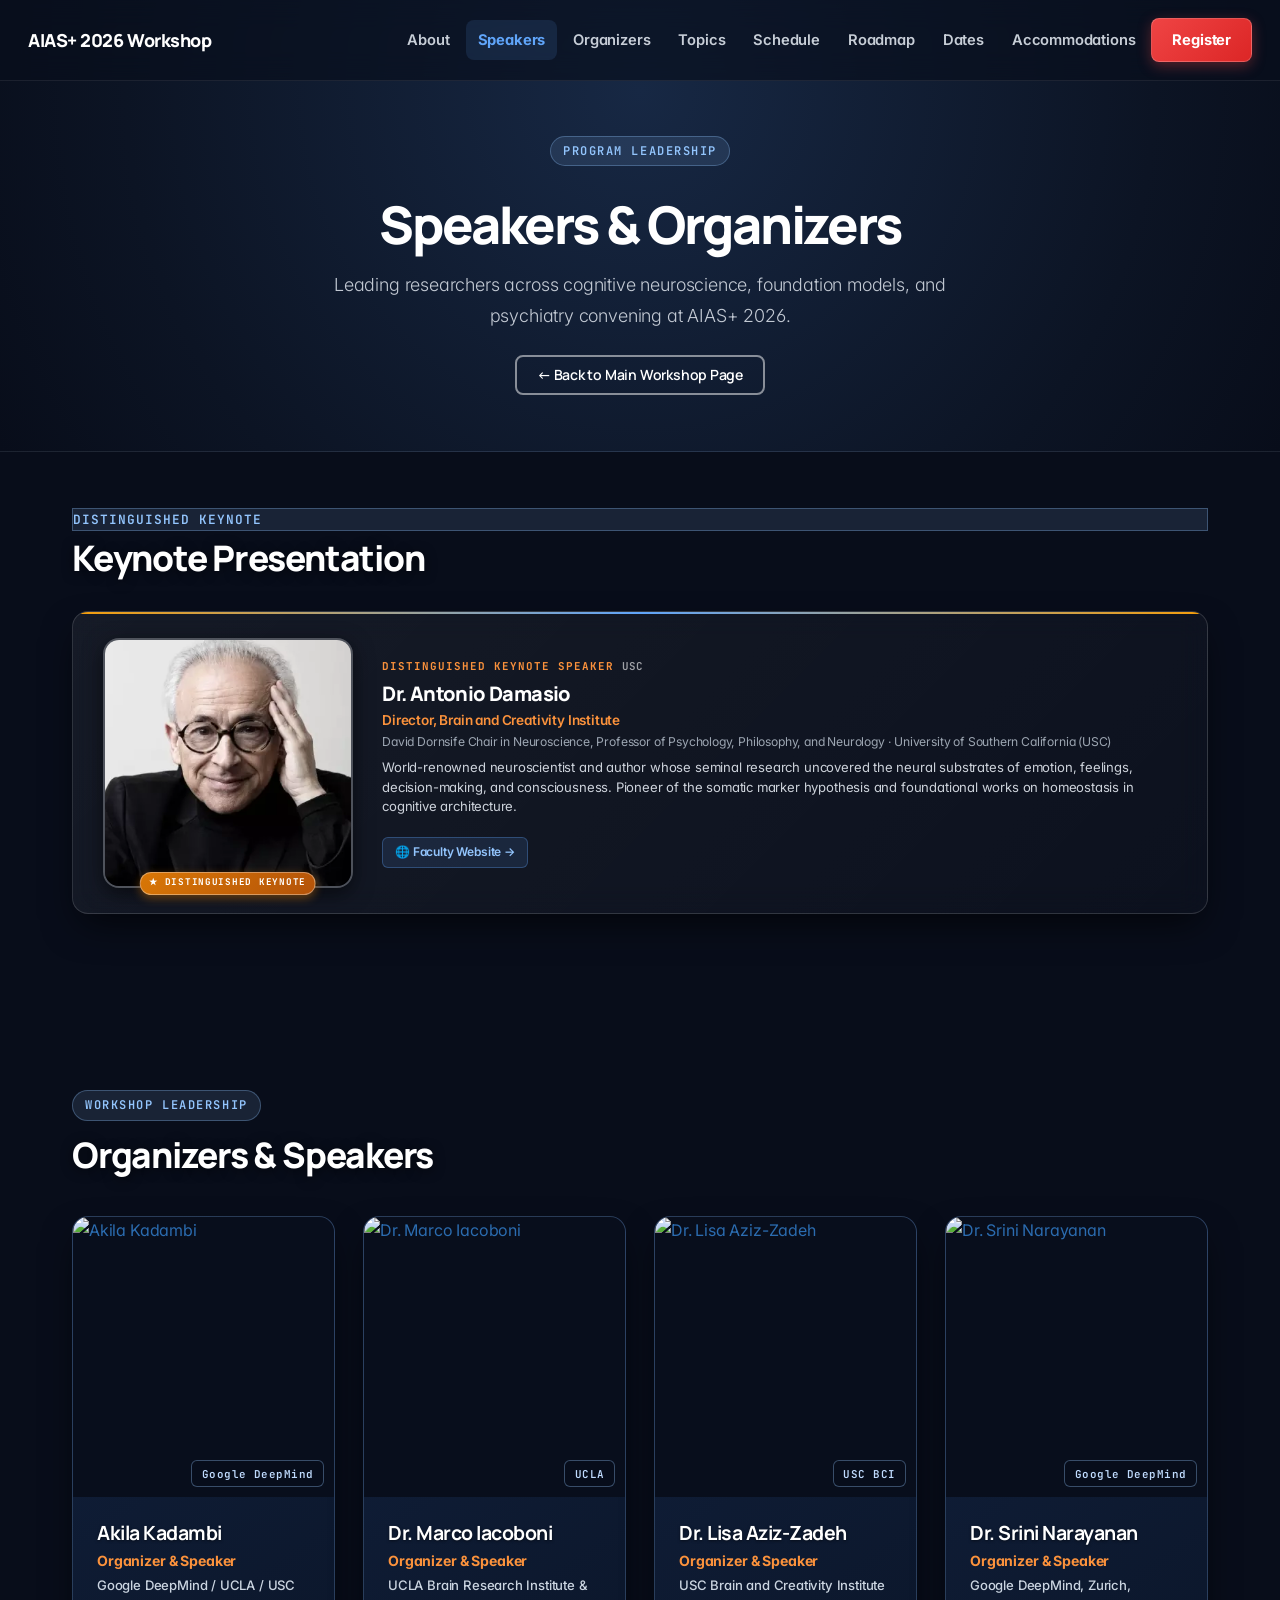
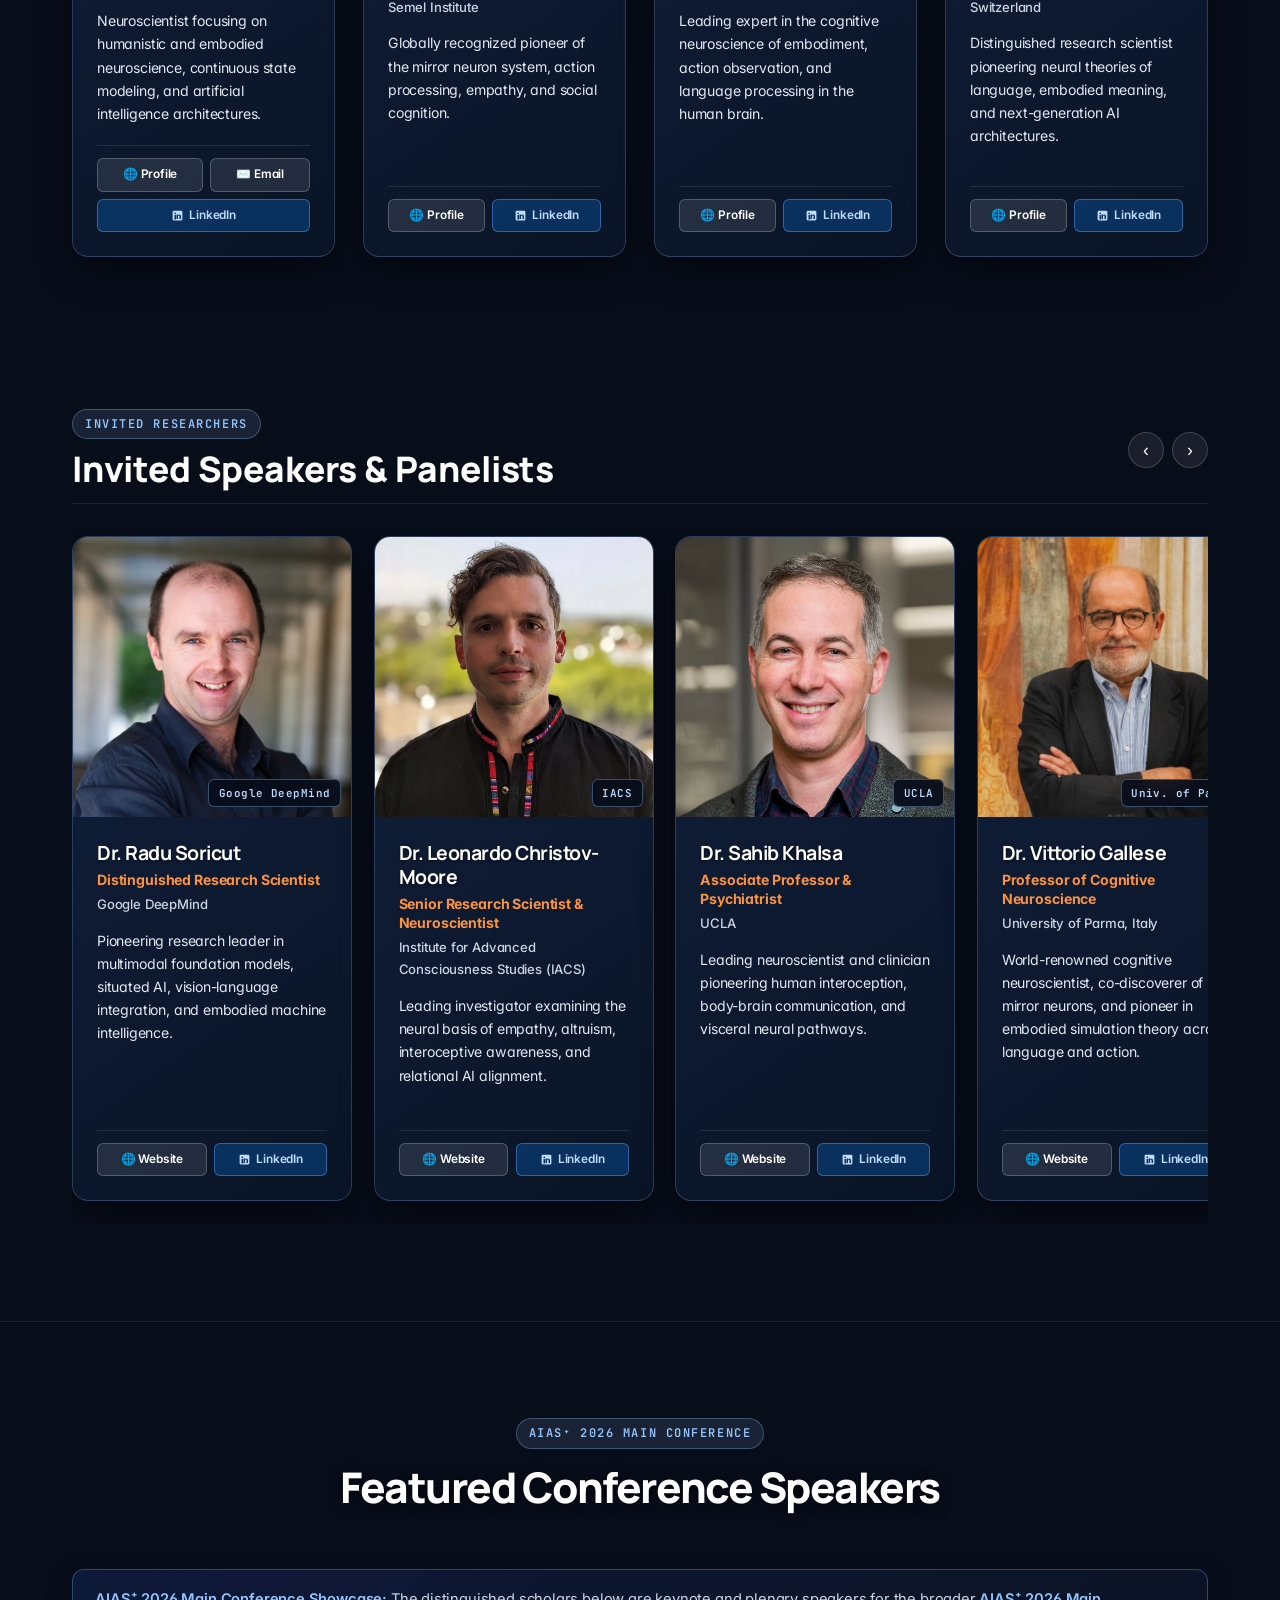
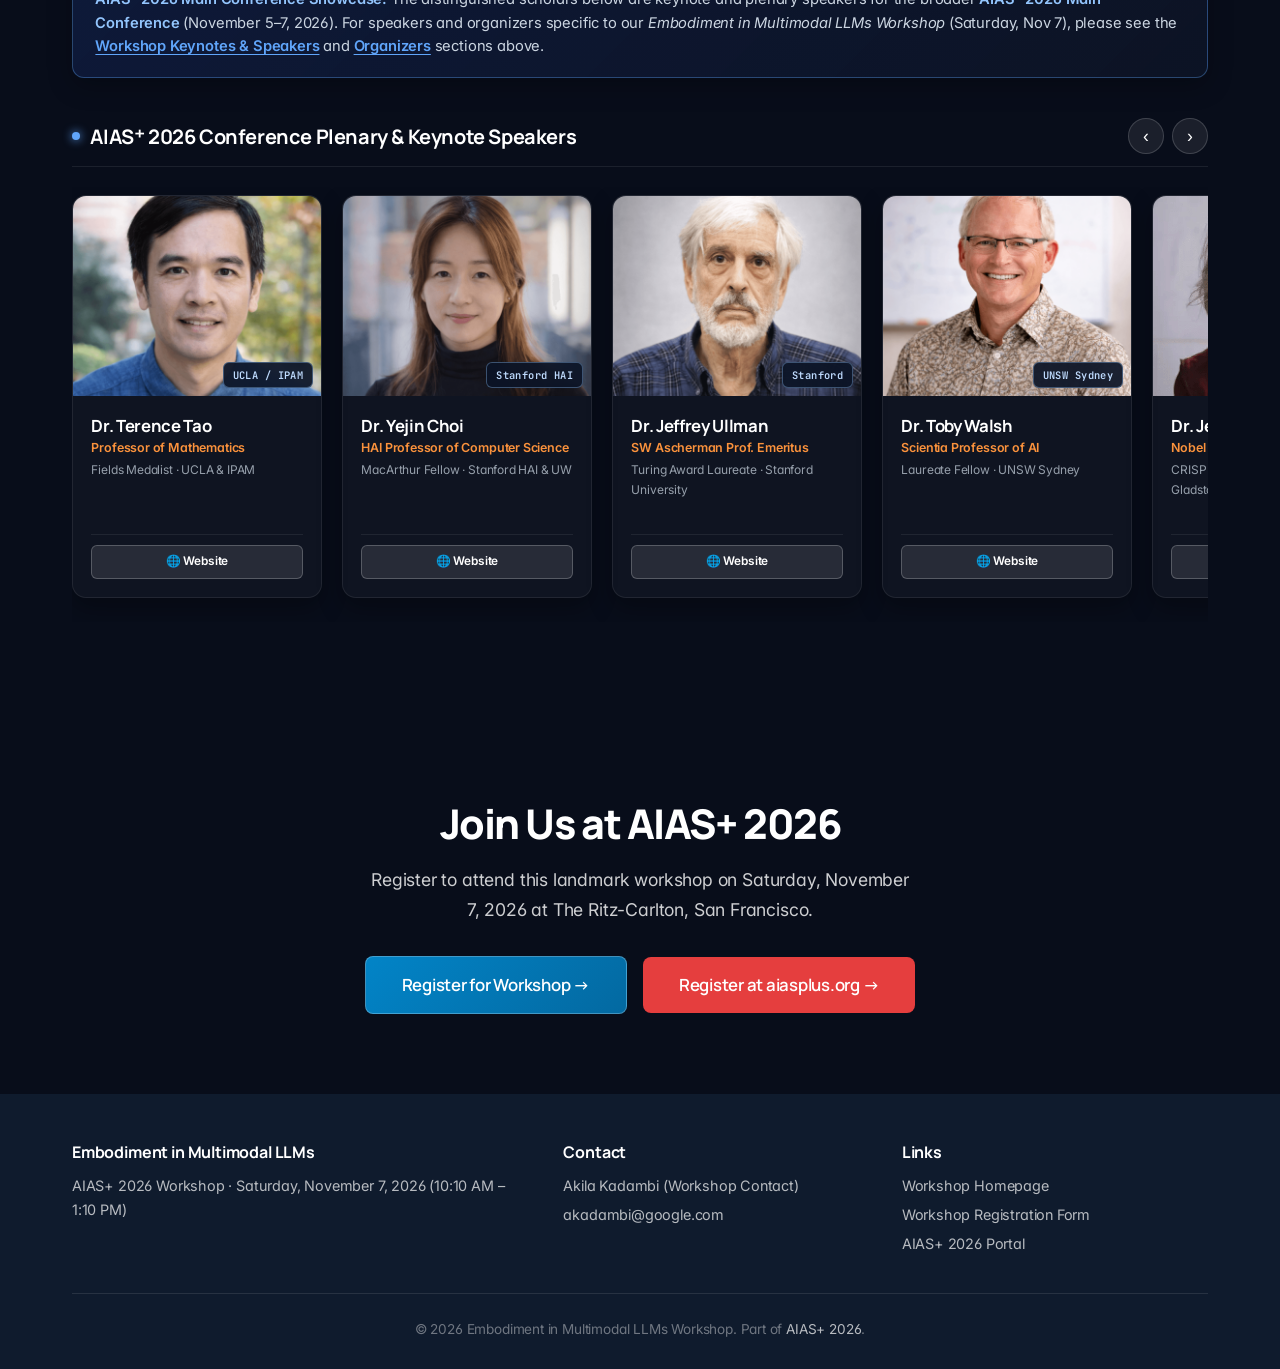
==== commit 955b5d35: "Include Alphabet and Serve Robotics acquisitions in Dr. Achuta Kadambi bio" ====
--- a/speakers.html
+++ b/speakers.html
@@ -30,7 +30,7 @@
   <link rel="preconnect" href="https://fonts.googleapis.com">
   <link rel="preconnect" href="https://fonts.gstatic.com" crossorigin>
   <link href="https://fonts.googleapis.com/css2?family=Inter:ital,opsz,wght@0,14..32,100..900;1,14..32,100..900&family=JetBrains+Mono:wght@400;500;600;700&family=Manrope:wght@300;400;500;600;700;800&family=Plus+Jakarta+Sans:ital,wght@0,300..800;1,300..800&family=Space+Grotesk:wght@500;600;700&display=swap" rel="stylesheet">
-  <link rel="stylesheet" href="style.css?v=5.5">
+  <link rel="stylesheet" href="style.css?v=5.6">
 </head>
 <body class="speakers-page">
 
@@ -317,6 +317,29 @@
             </div>
           </div>
 
+          <!-- Achuta Kadambi -->
+          <div class="speaker-full-card">
+            <div class="speaker-full-photo-wrap">
+              <a href="https://samueli.ucla.edu/people/achuta-kadambi/" target="_blank" rel="noopener" title="Visit Dr. Achuta Kadambi's Website">
+                <img src="images/speakers/achuta_kadambi.png" alt="Dr. Achuta Kadambi" class="photo-achuta">
+              </a>
+              <span class="speaker-card-badge">UCLA</span>
+            </div>
+            <div class="speaker-full-body">
+              <h4><a href="https://samueli.ucla.edu/people/achuta-kadambi/" target="_blank" rel="noopener">Dr. Achuta Kadambi</a></h4>
+              <p class="speaker-full-role">2x Exited Founder &amp; Associate Professor</p>
+              <p class="speaker-full-affil">UCLA Samueli School of Engineering</p>
+              <p class="speaker-full-desc">Leading researcher in spatial intelligence, physics-based computer vision, and computational imaging; co-founder of Akasha Imaging (acquired by Alphabet) and Vayu Robotics (acquired by Serve Robotics).</p>
+              <div class="speaker-full-links">
+                <a href="https://samueli.ucla.edu/people/achuta-kadambi/" target="_blank" rel="noopener" class="link-pill">🌐 Website</a>
+                <a href="https://www.linkedin.com/in/achuta-kadambi/" target="_blank" rel="noopener" class="linkedin-pill">
+                  <svg width="13" height="13" viewBox="0 0 24 24" fill="currentColor"><path d="M19 3a2 2 0 0 1 2 2v14a2 2 0 0 1-2 2H5a2 2 0 0 1-2-2V5a2 2 0 0 1 2-2h14m-.5 15.5v-5.3a3.26 3.26 0 0 0-3.26-3.26c-.85 0-1.84.52-2.28 1.3v-1.11h-2.79v8.37h2.79v-4.93c0-.77.62-1.4 1.39-1.4a1.4 1.4 0 0 1 1.4 1.4v4.93h2.75M6.46 10.9v8.37H9.2V10.9H6.46M7.83 6.25c-.91 0-1.64.73-1.64 1.64s.73 1.64 1.64 1.64 1.64-.73 1.64-1.64-.73-1.64-1.64-1.64Z"/></svg>
+                  <span>LinkedIn</span>
+                </a>
+              </div>
+            </div>
+          </div>
+
           <!-- Kingson Man -->
           <div class="speaker-full-card">
             <div class="speaker-full-photo-wrap">
--- a/style.css
+++ b/style.css
@@ -2307,6 +2307,10 @@
   object-position: 50% 18% !important;
 }
 
+.photo-achuta {
+  object-position: 50% 15% !important;
+}
+
 /* Backward compatibility for organizers */
 .organizers-grid {
   display: grid;
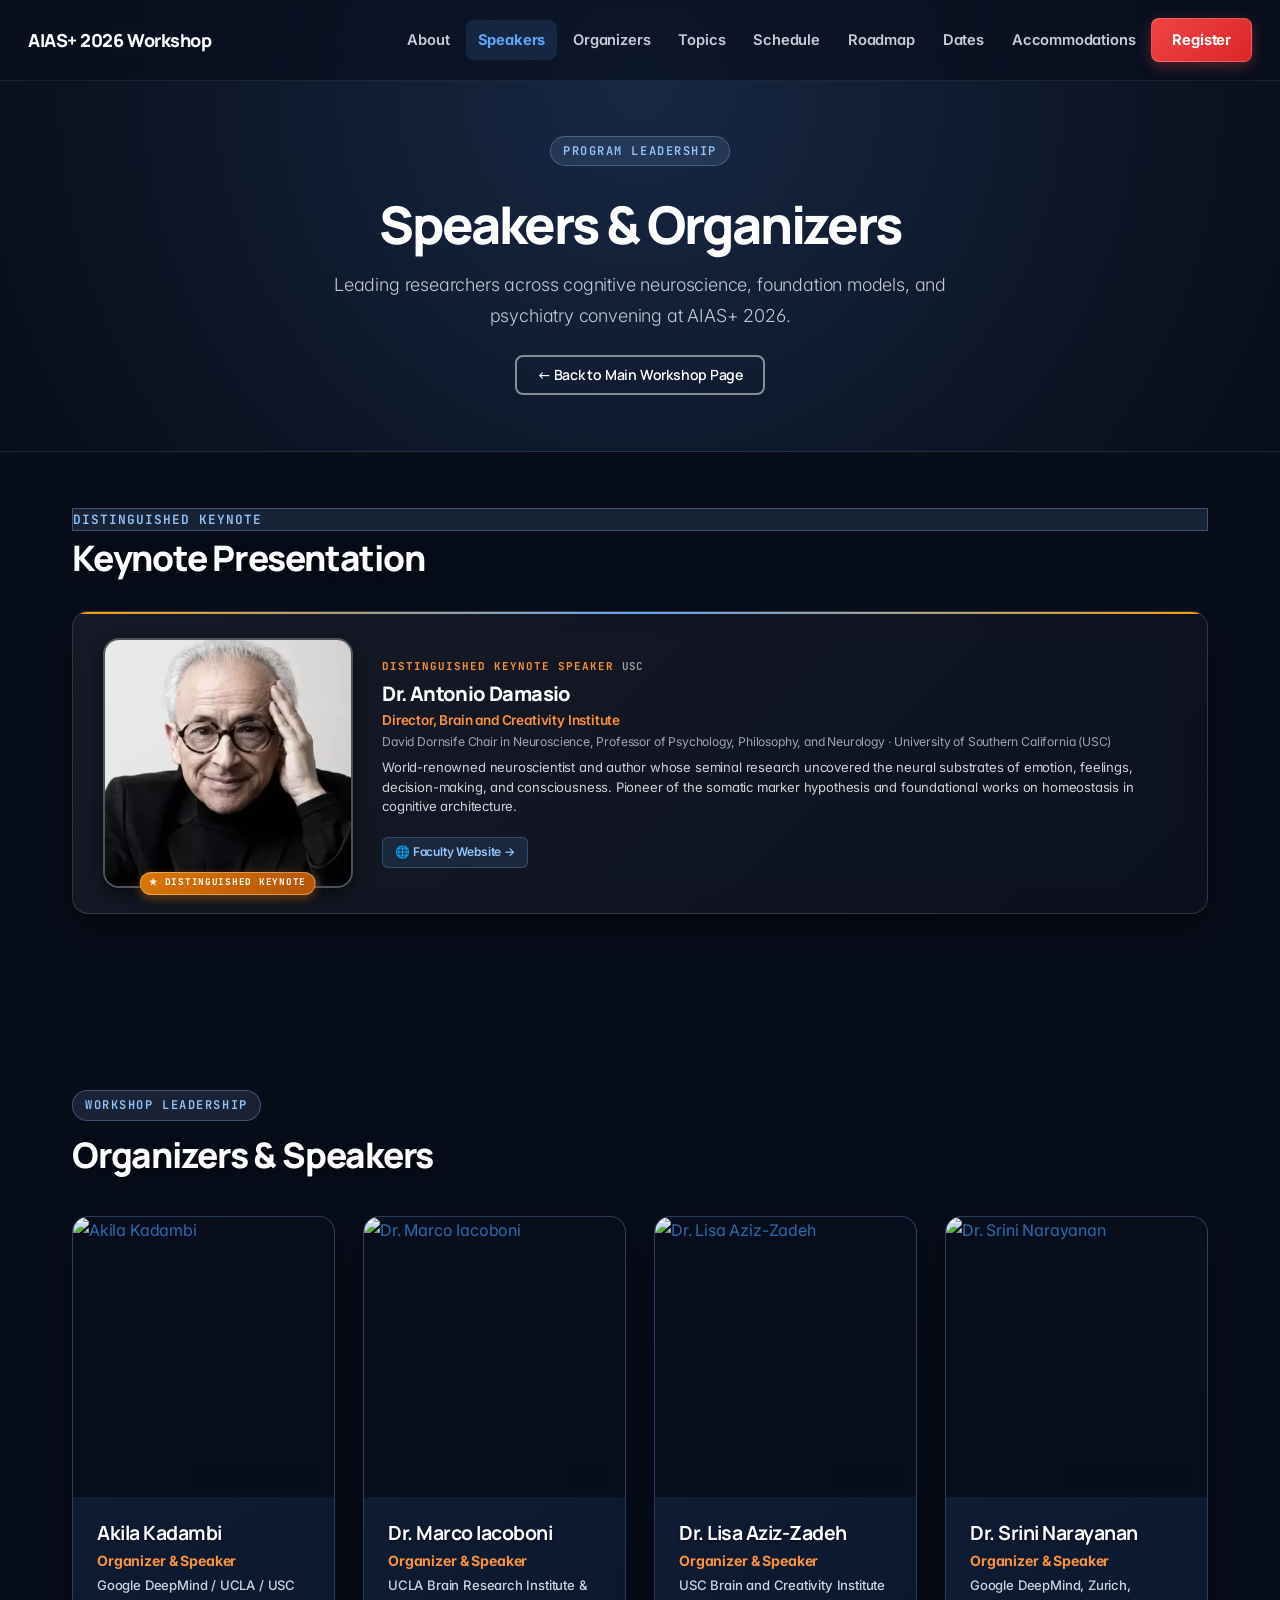
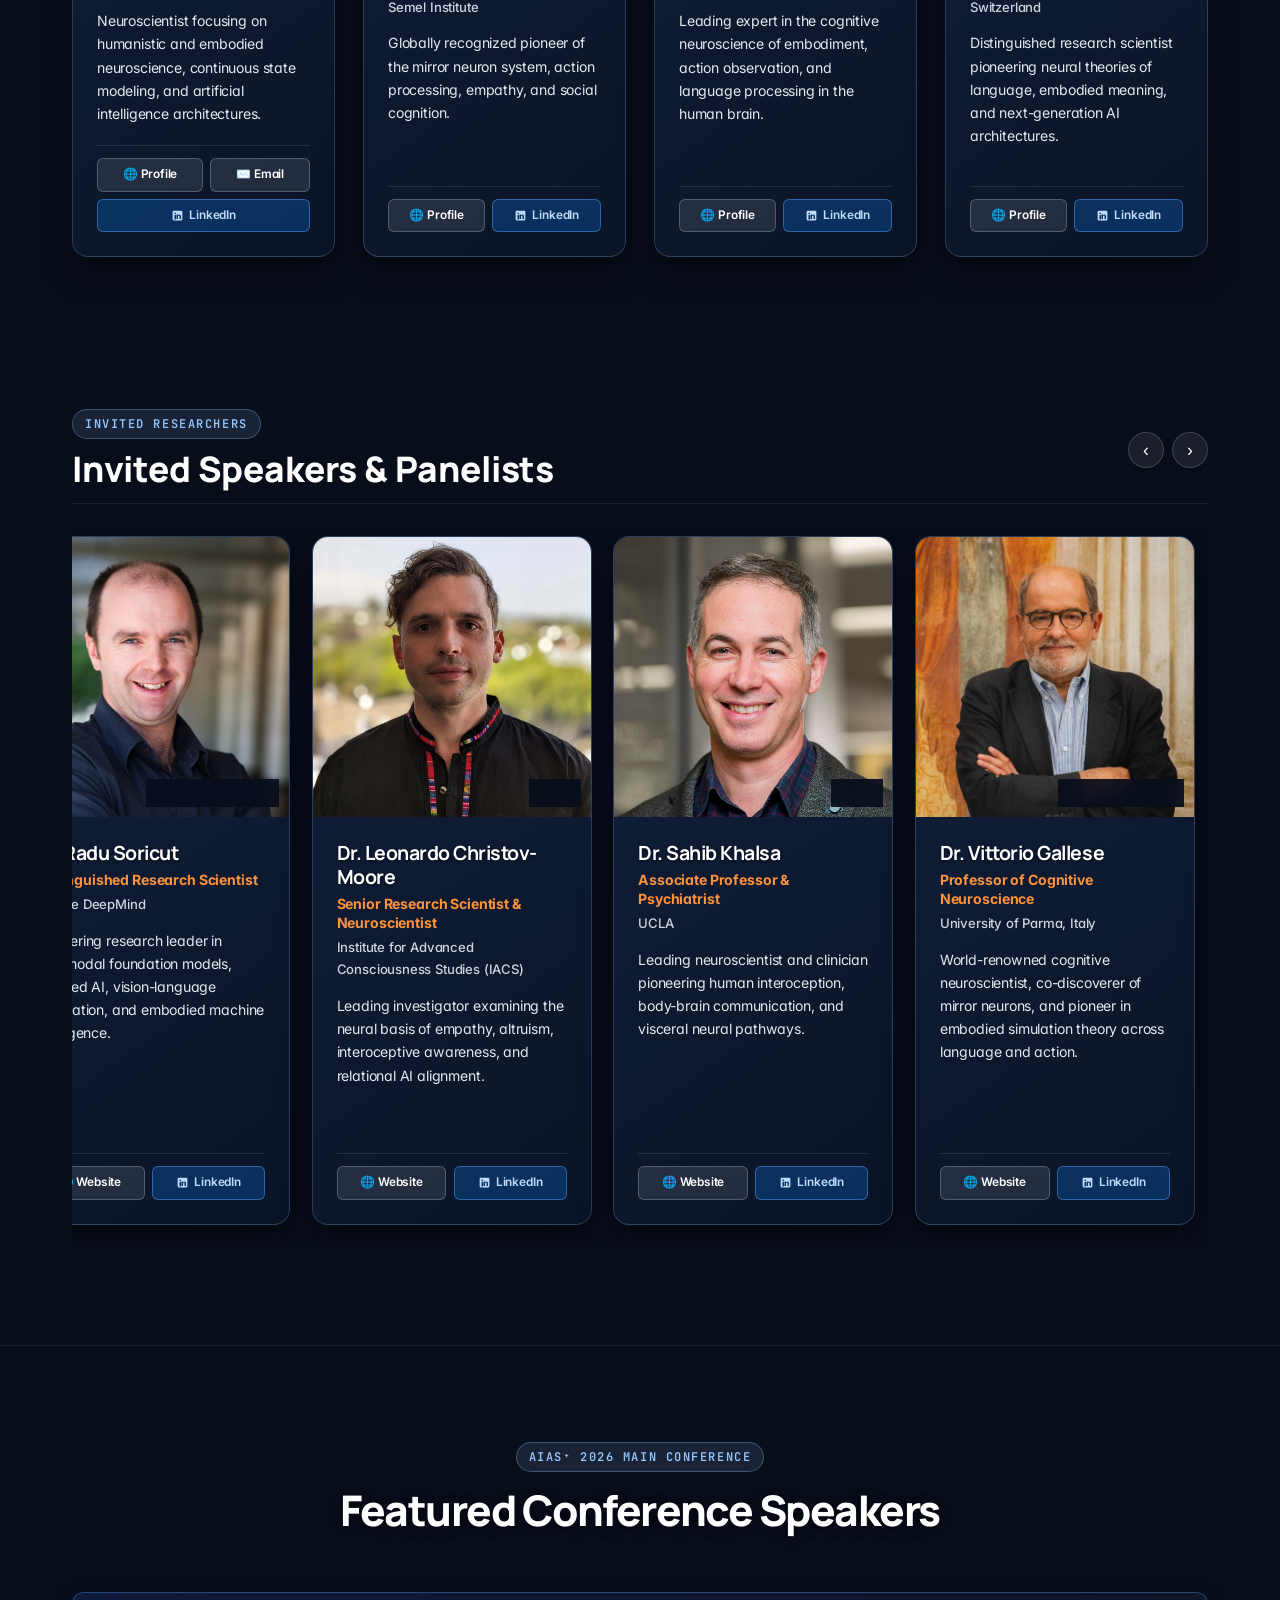
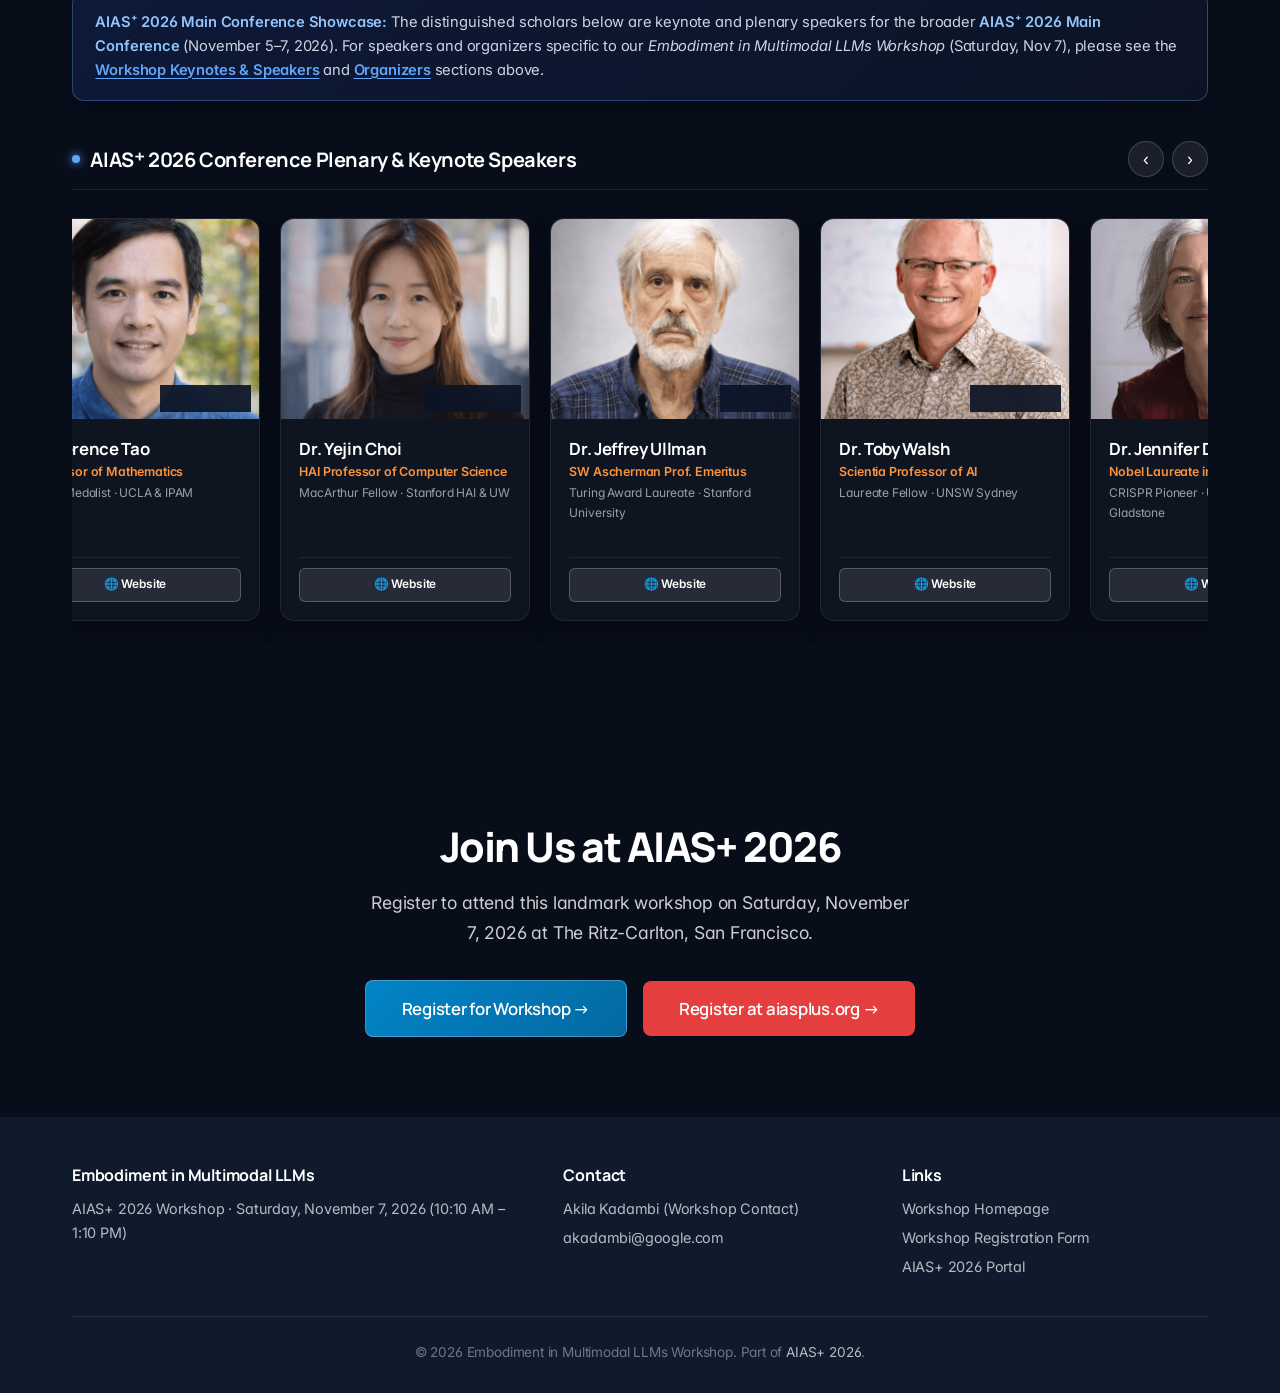
==== commit ee352835: "Fix carousel continuous auto-scroll and add Nasdaq: SERV to Achuta Kadambi bio" ====
--- a/speakers.html
+++ b/speakers.html
@@ -30,7 +30,7 @@
   <link rel="preconnect" href="https://fonts.googleapis.com">
   <link rel="preconnect" href="https://fonts.gstatic.com" crossorigin>
   <link href="https://fonts.googleapis.com/css2?family=Inter:ital,opsz,wght@0,14..32,100..900;1,14..32,100..900&family=JetBrains+Mono:wght@400;500;600;700&family=Manrope:wght@300;400;500;600;700;800&family=Plus+Jakarta+Sans:ital,wght@0,300..800;1,300..800&family=Space+Grotesk:wght@500;600;700&display=swap" rel="stylesheet">
-  <link rel="stylesheet" href="style.css?v=5.6">
+  <link rel="stylesheet" href="style.css?v=5.7">
 </head>
 <body class="speakers-page">
 
@@ -329,7 +329,7 @@
               <h4><a href="https://samueli.ucla.edu/people/achuta-kadambi/" target="_blank" rel="noopener">Dr. Achuta Kadambi</a></h4>
               <p class="speaker-full-role">2x Exited Founder &amp; Associate Professor</p>
               <p class="speaker-full-affil">UCLA Samueli School of Engineering</p>
-              <p class="speaker-full-desc">Leading researcher in spatial intelligence, physics-based computer vision, and computational imaging; co-founder of Akasha Imaging (acquired by Alphabet) and Vayu Robotics (acquired by Serve Robotics).</p>
+              <p class="speaker-full-desc">Leading researcher in spatial intelligence, physics-based computer vision, and computational imaging; co-founder of Akasha Imaging (acquired by Alphabet) and Vayu Robotics (acquired by Serve Robotics, Nasdaq: SERV).</p>
               <div class="speaker-full-links">
                 <a href="https://samueli.ucla.edu/people/achuta-kadambi/" target="_blank" rel="noopener" class="link-pill">🌐 Website</a>
                 <a href="https://www.linkedin.com/in/achuta-kadambi/" target="_blank" rel="noopener" class="linkedin-pill">
@@ -762,6 +762,6 @@
     </div>
   </footer>
 
-  <script src="script.js?v=5.5"></script>
+  <script src="script.js?v=5.7"></script>
 </body>
 </html>
--- a/style.css
+++ b/style.css
@@ -929,7 +929,7 @@
   width: 100%;
   overflow-x: auto;
   overflow-y: hidden;
-  scroll-behavior: smooth;
+  scroll-behavior: auto;
   scrollbar-width: none;
   -ms-overflow-style: none;
   padding: 0.5rem 0 1.5rem;
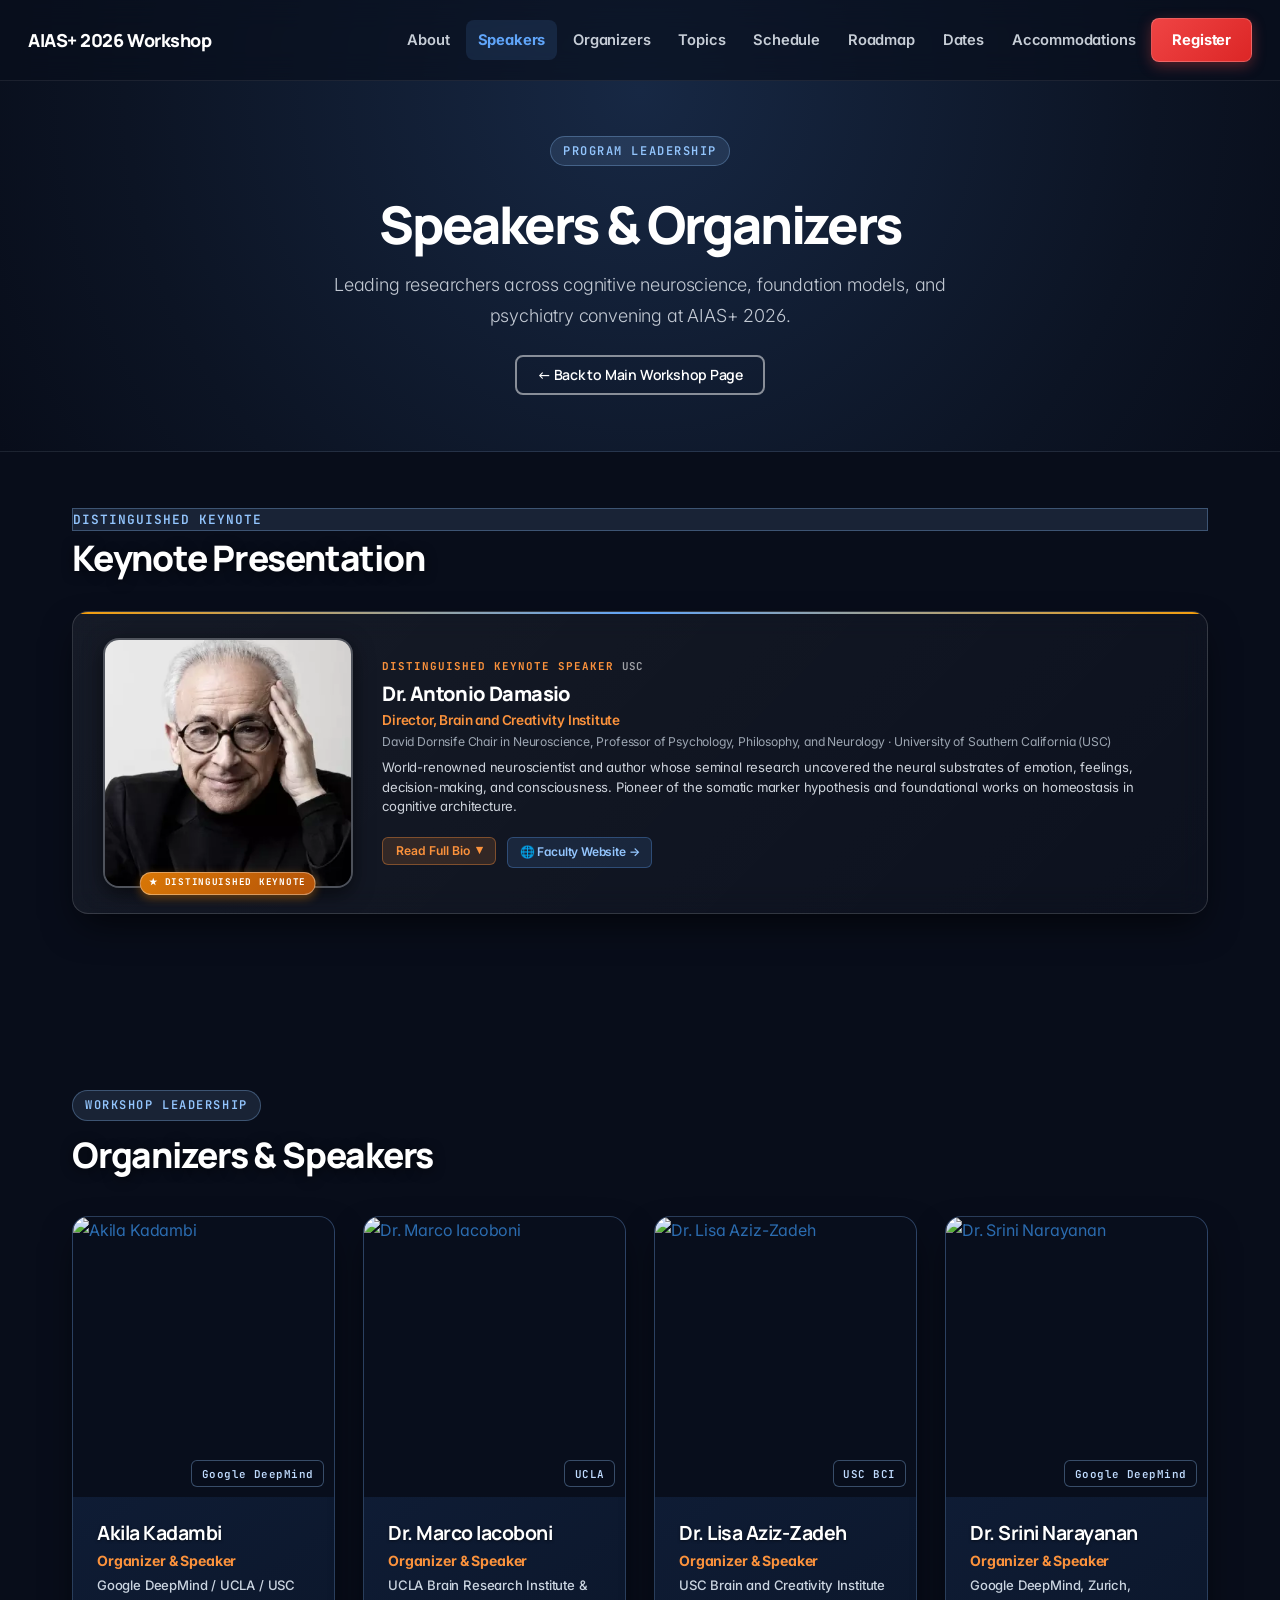
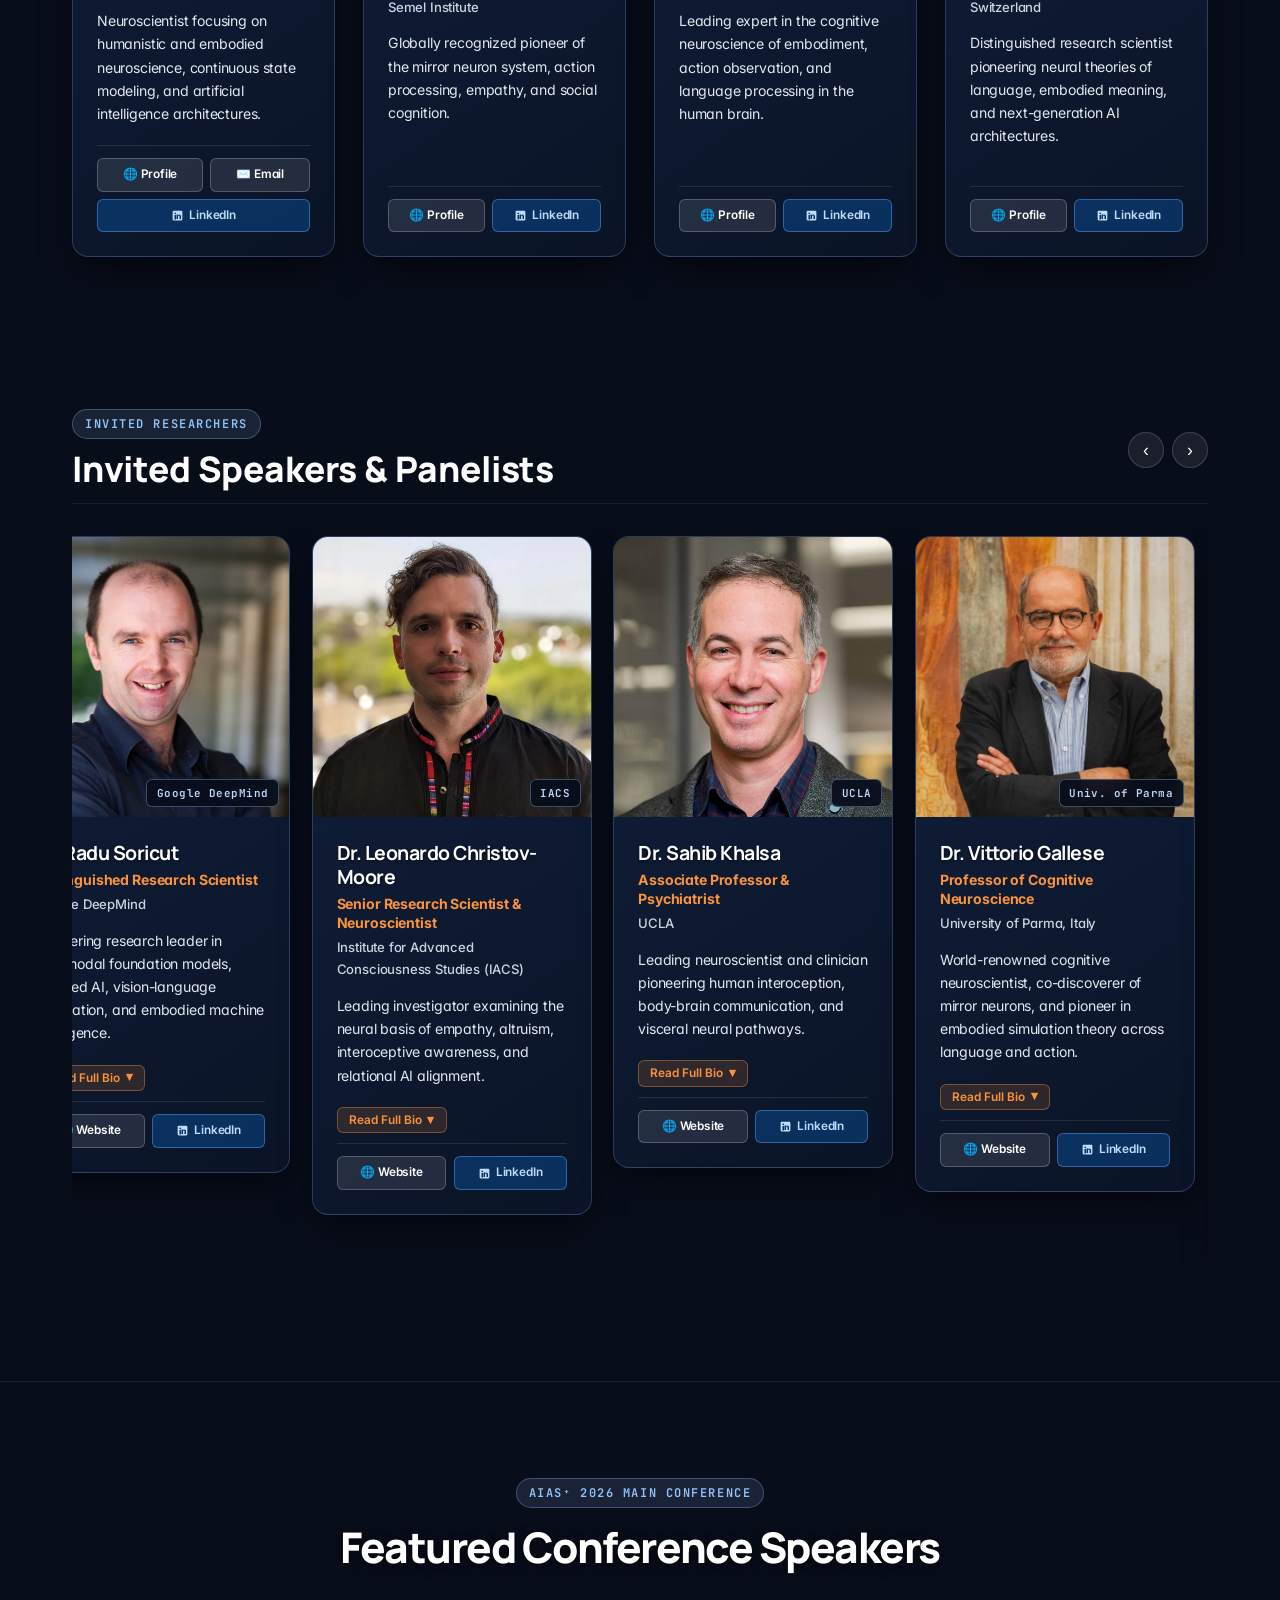
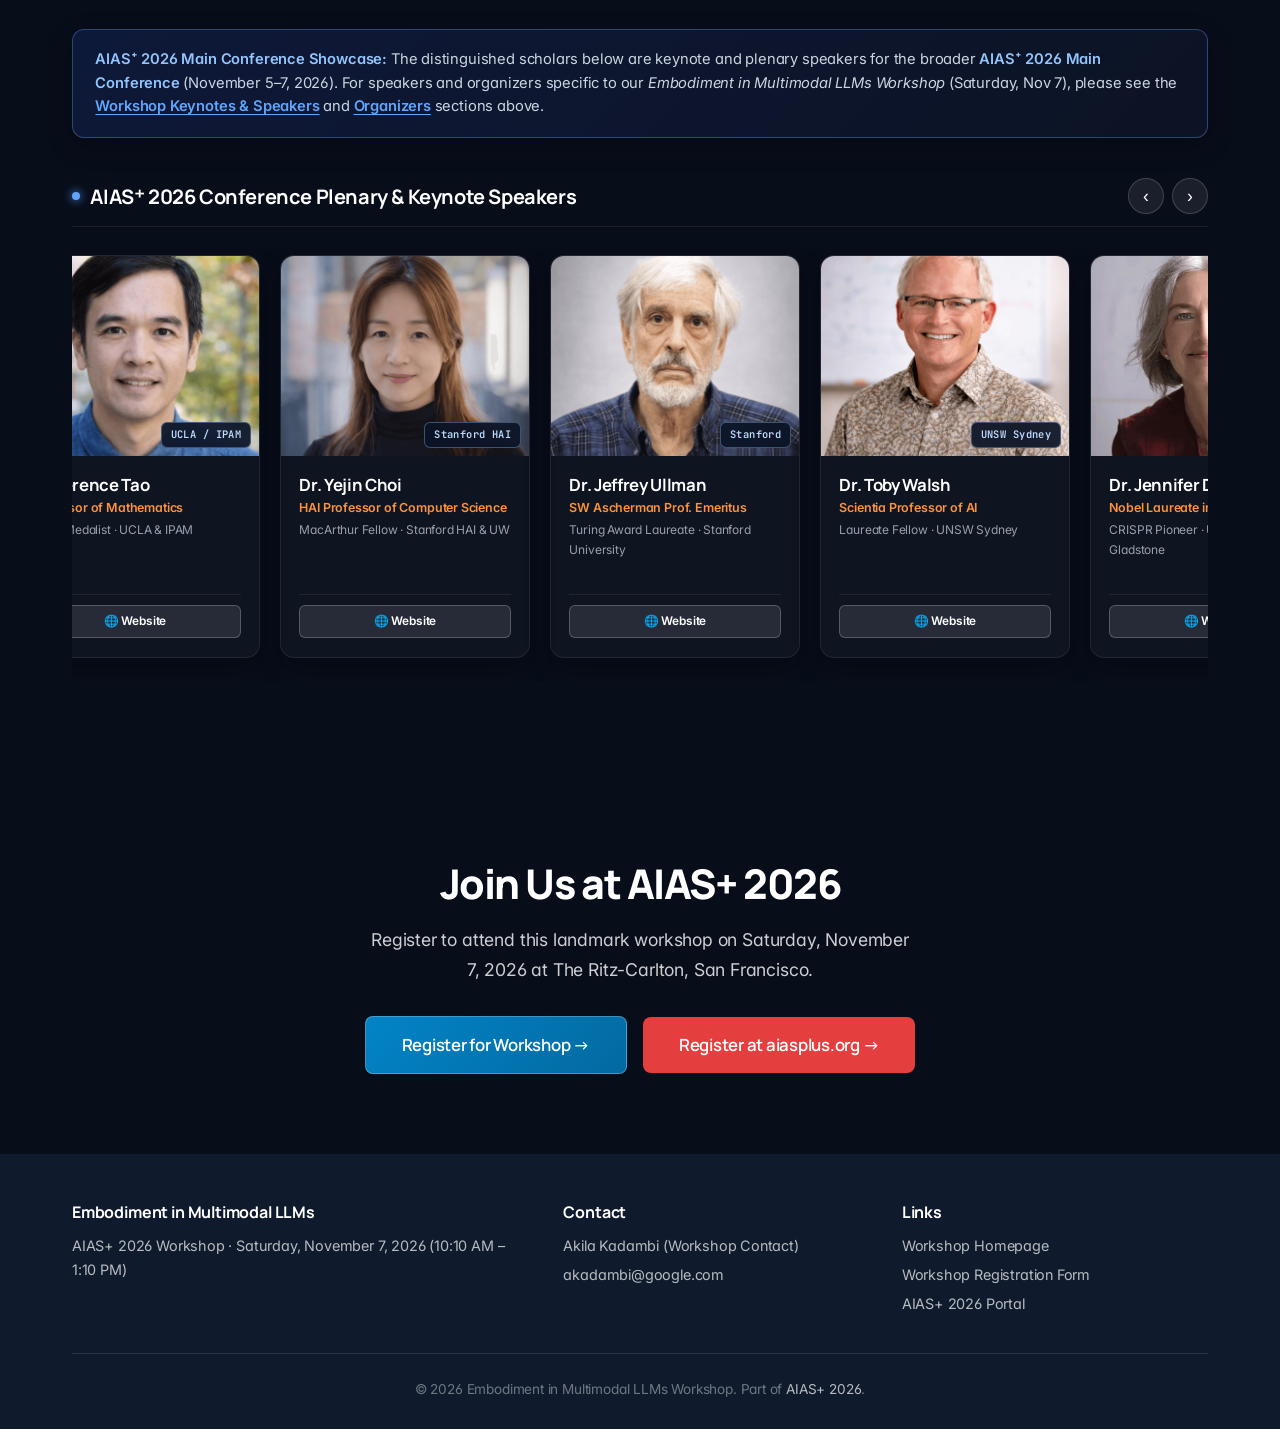
==== commit b34899a5: "Add click-to-expand detailed bios for speakers" ====
--- a/speakers.html
+++ b/speakers.html
@@ -30,7 +30,7 @@
   <link rel="preconnect" href="https://fonts.googleapis.com">
   <link rel="preconnect" href="https://fonts.gstatic.com" crossorigin>
   <link href="https://fonts.googleapis.com/css2?family=Inter:ital,opsz,wght@0,14..32,100..900;1,14..32,100..900&family=JetBrains+Mono:wght@400;500;600;700&family=Manrope:wght@300;400;500;600;700;800&family=Plus+Jakarta+Sans:ital,wght@0,300..800;1,300..800&family=Space+Grotesk:wght@500;600;700&display=swap" rel="stylesheet">
-  <link rel="stylesheet" href="style.css?v=5.7">
+  <link rel="stylesheet" href="style.css?v=5.8">
 </head>
 <body class="speakers-page">
 
@@ -75,11 +75,9 @@
         <h2 style="font-size: 2.2rem;">Keynote Presentation</h2>
       </div>
 
-      <div class="keynote-card">
+      <div class="keynote-card has-expandable-bio">
         <div class="keynote-avatar-wrapper">
-          <a href="https://dornsife.usc.edu/profile/antonio-damasio/" target="_blank" rel="noopener" title="Visit Dr. Antonio Damasio's USC Profile">
-            <img src="images/speakers/antonio_damasio.webp" alt="Dr. Antonio Damasio" class="keynote-avatar">
-          </a>
+          <img src="images/speakers/antonio_damasio.webp" alt="Dr. Antonio Damasio" class="keynote-avatar">
           <span class="keynote-badge">★ Distinguished Keynote</span>
         </div>
         <div class="keynote-info">
@@ -87,11 +85,20 @@
             <span class="speaker-role-tag">Distinguished Keynote Speaker</span>
             <span class="speaker-inst-tag">USC</span>
           </div>
-          <h3><a href="https://dornsife.usc.edu/profile/antonio-damasio/" target="_blank" rel="noopener" style="color: #fff;">Dr. Antonio Damasio</a></h3>
+          <h3>Dr. Antonio Damasio</h3>
           <p class="keynote-title">Director, Brain and Creativity Institute</p>
           <p class="keynote-affil">David Dornsife Chair in Neuroscience, Professor of Psychology, Philosophy, and Neurology &middot; University of Southern California (USC)</p>
           <p class="keynote-bio">World-renowned neuroscientist and author whose seminal research uncovered the neural substrates of emotion, feelings, decision-making, and consciousness. Pioneer of the somatic marker hypothesis and foundational works on homeostasis in cognitive architecture.</p>
-          <div class="speaker-links" style="margin-top: 1.25rem;">
+          <div class="speaker-expanded-bio">
+            <p>Antonio Damasio is Dornsife Professor of Neuroscience, Psychology and Philosophy, and Director of the Brain and Creativity Institute at the University of Southern California in Los Angeles. Trained as both neurologist and neuroscientist, Damasio has made seminal contributions to the understanding of brain processes underlying affect, decision-making and consciousness. His work has made a major impact in neuroscience, psychology, and philosophy. He is the author of several hundred scientific articles and is one of the most eminent psychologists of the modern era (see Damasio, A. in R. Sternberg, S. Fiske, D. Foss (Eds.), <em>Scientists Making a Difference: One Hundred Eminent Behavioral and Brain Scientists Talk about Their Most Important Contributions</em>, 2016). He is one of the most cited scientists worldwide. [Google Scholar H Index is 177; with 282,590 citations and Web of Science H Index is 103; with 60,700 citations].</p>
+            <p>Damasio’s recent work addresses the biology of consciousness, the role of life regulation in the generation of cultures, and the distinctions between Natural and Artificial Intelligence. Recent articles include Singer, J. and Damasio, A. (2025). The Physiology of Interoception and Its Adaptive Role in Consciousness, <em>Philosophical Transactions of the Royal Society B: Biological Sciences</em>, 380(1939), Damasio, H. and Damasio, A. (2024). Sensing, Feeling and Consciousness, <em>Philosophical Transactions of the Royal Society B</em>, 379(1908), https://doi.org/10.1098/rstb.2023.0243; Damasio, H. and Damasio, A. (2024) Homeostatic Feelings and the Emergence of Consciousness, <em>Journal of Cognitive Neuroscience</em>, 36(8), 1653-1659, doi: https://doi.org/10.1162/jocn_a_02119; Damasio, H. and Damasio, A. (2023) A Joint Interview of Neuron Special Issue: Neuroscience unbounded, Vol. 111(21), 3337-3340; Damasio, A. and Damasio, H. (2023). Feelings are the Source of Consciousness, <em>Neural Computation</em>, (35)3, 277-286; Damasio, A. and Damasio, H. (2022). Homeostatic Feelings and the Biology of Consciousness, <em>BRAIN</em>, Oxford Academic, Vol. 145; 2231-2235; Carvalho, G. and Damasio, A. (2021). Interoception and the Origin of Feelings: A New Synthesis, <em>BioEssays</em>, https://doi.org/10.1002/bies.202000261; Vaccaro, A., Kaplan, J., &amp; Damasio, A. (2020). Bittersweet: The Neuroscience of Ambivalent Affect. <em>Perspectives of Psychological Science</em>. 15(5), 1187-1199; Man, K. and Damasio, A. (2019). Homeostasis and Soft Robotics in the Design of Feeling Machines. <em>Nature Machine Intelligence</em>, 1, 446–452. https://doi.org/10.1038/s42256-019-0103-7. Damasio’s books include <em>Descartes’ Error</em>, <em>The Feeling of What Happens</em>, <em>Looking for Spinoza</em>, <em>Self Comes to Mind</em>, <em>The Strange Order of Things: Life, Feeling, and the Making of Cultures</em>, and <em>Feeling and Knowing</em>, which are translated worldwide and taught in numerous universities. His new book, <em>Natural Intelligence &amp; The Logic of Consciousness</em> (September 2026) has just been published. It is currently available in the US and UK original and in 16 translations worldwide. (10/26)</p>
+            <p>Damasio is a member of the National Academy of Medicine, the American Academy of Arts and Sciences, and the Academia das Ciências de Lisboa. He has received numerous prizes, among them the Paul MacLean Award for Outstanding Neuroscience Research in Psychosomatic Medicine [2019], the International Freud Medal [2017], the Grawemeyer Award [2014], the Honda Prize [2010], the Prince of Asturias Prize in Science and Technology [2005], the Nonino Prize as Master of Our Time [2003] and the Pessoa Prize [1992]. He holds Honorary Doctorates from leading universities, some shared with his wife Hanna, e.g., the École Polytechnique Fédérale de Lausanne [EPFL], 2011 and the Sorbonne [Université Paris Descartes], 2015. In 2013 the Escola Secundária Antonio Damasio was dedicated in his native Lisbon. From 2016 to February of 2024, Damasio was a member of the Council of State of Portugal. In 2025 he received the Medal of Honor of the City of Lisbon. In 2026 he received The Public Value Award from Leipzig University.</p>
+          </div>
+          <div class="speaker-links" style="margin-top: 1.25rem; display: flex; align-items: center; gap: 0.65rem; flex-wrap: wrap;">
+            <button type="button" class="bio-toggle-btn" aria-expanded="false">
+              <span class="bio-toggle-text">Read Full Bio</span>
+              <span class="bio-toggle-arrow">▾</span>
+            </button>
             <a href="https://dornsife.usc.edu/profile/antonio-damasio/" target="_blank" rel="noopener" class="profile-btn">
               🌐 Faculty Website →
             </a>
@@ -226,18 +233,23 @@
         <div class="speakers-carousel-track invited-speakers-track" id="workshopSpeakersTrack">
 
           <!-- Radu Soricut -->
-          <div class="speaker-full-card">
+          <div class="speaker-full-card has-expandable-bio">
             <div class="speaker-full-photo-wrap">
-              <a href="http://www.radusoricut.com/" target="_blank" rel="noopener" title="Visit Dr. Radu Soricut's Website">
-                <img src="images/speakers/radu_soricut.png" alt="Dr. Radu Soricut">
-              </a>
+              <img src="images/speakers/radu_soricut.png" alt="Dr. Radu Soricut">
               <span class="speaker-card-badge">Google DeepMind</span>
             </div>
             <div class="speaker-full-body">
-              <h4><a href="http://www.radusoricut.com/" target="_blank" rel="noopener">Dr. Radu Soricut</a></h4>
+              <h4>Dr. Radu Soricut</h4>
               <p class="speaker-full-role">Distinguished Research Scientist</p>
               <p class="speaker-full-affil">Google DeepMind</p>
               <p class="speaker-full-desc">Pioneering research leader in multimodal foundation models, situated AI, vision-language integration, and embodied machine intelligence.</p>
+              <div class="speaker-expanded-bio">
+                <p>Radu Soricut is a Distinguished Scientist at Google DeepMind, where he leads research on multimodal understanding, generation, and embodied reasoning. His current work focuses on advancing the visual, spatial, and physical reasoning capabilities of the Gemini family of models. His research contributed to foundational advances in vision-language modeling, large-scale multimodal datasets, and unsupervised representation learning, and includes widely adopted works such as Conceptual Captions, ALBERT, PaLI, RT, and Gemini.</p>
+              </div>
+              <button type="button" class="bio-toggle-btn" aria-expanded="false">
+                <span class="bio-toggle-text">Read Full Bio</span>
+                <span class="bio-toggle-arrow">▾</span>
+              </button>
               <div class="speaker-full-links">
                 <a href="http://www.radusoricut.com/" target="_blank" rel="noopener" class="link-pill">🌐 Website</a>
                 <a href="https://www.linkedin.com/in/radusoricut/" target="_blank" rel="noopener" class="linkedin-pill">
@@ -249,18 +261,23 @@
           </div>
 
           <!-- Leonardo Christov-Moore -->
-          <div class="speaker-full-card">
+          <div class="speaker-full-card has-expandable-bio">
             <div class="speaker-full-photo-wrap">
-              <a href="https://advancedconsciousness.org/leonardo-christov-moore/" target="_blank" rel="noopener" title="Visit Dr. Leonardo Christov-Moore's Profile">
-                <img src="images/speakers/leonardo_christov_moore.webp" alt="Dr. Leonardo Christov-Moore">
-              </a>
+              <img src="images/speakers/leonardo_christov_moore.webp" alt="Dr. Leonardo Christov-Moore">
               <span class="speaker-card-badge">IACS</span>
             </div>
             <div class="speaker-full-body">
-              <h4><a href="https://advancedconsciousness.org/leonardo-christov-moore/" target="_blank" rel="noopener">Dr. Leonardo Christov-Moore</a></h4>
+              <h4>Dr. Leonardo Christov-Moore</h4>
               <p class="speaker-full-role">Senior Research Scientist &amp; Neuroscientist</p>
               <p class="speaker-full-affil">Institute for Advanced Consciousness Studies (IACS)</p>
               <p class="speaker-full-desc">Leading investigator examining the neural basis of empathy, altruism, interoceptive awareness, and relational AI alignment.</p>
+              <div class="speaker-expanded-bio">
+                <p>I am a cognitive neuroscientist interested in the means by which self-maintenance and empowerment can beget empathy, trust, and regard for others, in both living and artificial systems. I and my colleagues have explored this topic via development of theory, agentic simulation, neuroimaging, multivariate analysis, neuromodulation, and studies of behavior and decision-making. My work has been supported by NIMH, Templeton World Charity Fund, Survival and Flourishing Fund, Softmax, and Tiny Blue Dot Foundation.</p>
+              </div>
+              <button type="button" class="bio-toggle-btn" aria-expanded="false">
+                <span class="bio-toggle-text">Read Full Bio</span>
+                <span class="bio-toggle-arrow">▾</span>
+              </button>
               <div class="speaker-full-links">
                 <a href="https://advancedconsciousness.org/leonardo-christov-moore/" target="_blank" rel="noopener" class="link-pill">🌐 Website</a>
                 <a href="https://www.linkedin.com/in/leonardo-christov-moore-0a6aab3a" target="_blank" rel="noopener" class="linkedin-pill">
@@ -272,18 +289,23 @@
           </div>
 
           <!-- Sahib Khalsa (Placed before Vittorio with photo-top-focus) -->
-          <div class="speaker-full-card">
+          <div class="speaker-full-card has-expandable-bio">
             <div class="speaker-full-photo-wrap">
-              <a href="https://www.laureateinstitute.org/sahib-khalsa.html" target="_blank" rel="noopener" title="Visit Dr. Sahib Khalsa's Profile">
-                <img src="images/speakers/sahib_khalsa.jpg" alt="Dr. Sahib Khalsa" class="photo-top-focus">
-              </a>
+              <img src="images/speakers/sahib_khalsa.jpg" alt="Dr. Sahib Khalsa" class="photo-top-focus">
               <span class="speaker-card-badge">UCLA</span>
             </div>
             <div class="speaker-full-body">
-              <h4><a href="https://www.laureateinstitute.org/sahib-khalsa.html" target="_blank" rel="noopener">Dr. Sahib Khalsa</a></h4>
+              <h4>Dr. Sahib Khalsa</h4>
               <p class="speaker-full-role">Associate Professor &amp; Psychiatrist</p>
               <p class="speaker-full-affil">UCLA</p>
               <p class="speaker-full-desc">Leading neuroscientist and clinician pioneering human interoception, body-brain communication, and visceral neural pathways.</p>
+              <div class="speaker-expanded-bio">
+                <p>Sahib Khalsa, MD, PhD, is an Associate Professor of Psychiatry and Biobehavioral Sciences at UCLA, where he leads clinical and neuroscientific research on interoception—how the brain senses, interprets, and integrates internal bodily signals. Using functional neuroimaging, physiological perturbation, and computational modeling, his research investigates visceral-neural pathways underlying emotion, anxiety, and self-awareness.</p>
+              </div>
+              <button type="button" class="bio-toggle-btn" aria-expanded="false">
+                <span class="bio-toggle-text">Read Full Bio</span>
+                <span class="bio-toggle-arrow">▾</span>
+              </button>
               <div class="speaker-full-links">
                 <a href="https://www.laureateinstitute.org/sahib-khalsa.html" target="_blank" rel="noopener" class="link-pill">🌐 Website</a>
                 <a href="https://www.linkedin.com/in/sahib-khalsa-22969a191" target="_blank" rel="noopener" class="linkedin-pill">
@@ -295,18 +317,23 @@
           </div>
 
           <!-- Vittorio Gallese -->
-          <div class="speaker-full-card">
+          <div class="speaker-full-card has-expandable-bio">
             <div class="speaker-full-photo-wrap">
-              <a href="https://personale.unipr.it/en/ugovdocenti/person/18110" target="_blank" rel="noopener" title="Visit Dr. Vittorio Gallese's Website">
-                <img src="images/speakers/vittorio_gallese.png" alt="Dr. Vittorio Gallese">
-              </a>
+              <img src="images/speakers/vittorio_gallese.png" alt="Dr. Vittorio Gallese">
               <span class="speaker-card-badge">Univ. of Parma</span>
             </div>
             <div class="speaker-full-body">
-              <h4><a href="https://personale.unipr.it/en/ugovdocenti/person/18110" target="_blank" rel="noopener">Dr. Vittorio Gallese</a></h4>
+              <h4>Dr. Vittorio Gallese</h4>
               <p class="speaker-full-role">Professor of Cognitive Neuroscience</p>
               <p class="speaker-full-affil">University of Parma, Italy</p>
               <p class="speaker-full-desc">World-renowned cognitive neuroscientist, co-discoverer of mirror neurons, and pioneer in embodied simulation theory across language and action.</p>
+              <div class="speaker-expanded-bio">
+                <p>Vittorio Gallese, MD, is Full Professor of Neuropsychology and Cognitive Neuroscience at the University of Parma and Director of the Laboratory of Social Cognitive Neuroscience. He is Adjunct Senior Research Scholar at the Italian Academy for Advanced Studies at Columbia University, New York, USA, and member of the Academia Europaea. Cognitive neuroscientist, he is one of the discoverers of mirror neurons. His research focuses on the relation between the sensorimotor system and social cognition by investigating the neurobiological grounding of intersubjectivity, psychopathology, language and aesthetics. He is the author of more than 300 scientific publications and six books.</p>
+              </div>
+              <button type="button" class="bio-toggle-btn" aria-expanded="false">
+                <span class="bio-toggle-text">Read Full Bio</span>
+                <span class="bio-toggle-arrow">▾</span>
+              </button>
               <div class="speaker-full-links">
                 <a href="https://personale.unipr.it/en/ugovdocenti/person/18110" target="_blank" rel="noopener" class="link-pill">🌐 Website</a>
                 <a href="https://it.linkedin.com/in/vittorio-gallese-32a56835" target="_blank" rel="noopener" class="linkedin-pill">
@@ -318,18 +345,24 @@
           </div>
 
           <!-- Achuta Kadambi -->
-          <div class="speaker-full-card">
+          <div class="speaker-full-card has-expandable-bio">
             <div class="speaker-full-photo-wrap">
-              <a href="https://samueli.ucla.edu/people/achuta-kadambi/" target="_blank" rel="noopener" title="Visit Dr. Achuta Kadambi's Website">
-                <img src="images/speakers/achuta_kadambi.png" alt="Dr. Achuta Kadambi" class="photo-achuta">
-              </a>
+              <img src="images/speakers/achuta_kadambi.png" alt="Dr. Achuta Kadambi" class="photo-achuta">
               <span class="speaker-card-badge">UCLA</span>
             </div>
             <div class="speaker-full-body">
-              <h4><a href="https://samueli.ucla.edu/people/achuta-kadambi/" target="_blank" rel="noopener">Dr. Achuta Kadambi</a></h4>
+              <h4>Dr. Achuta Kadambi</h4>
               <p class="speaker-full-role">2x Exited Founder &amp; Associate Professor</p>
               <p class="speaker-full-affil">UCLA Samueli School of Engineering</p>
               <p class="speaker-full-desc">Leading researcher in spatial intelligence, physics-based computer vision, and computational imaging; co-founder of Akasha Imaging (acquired by Alphabet) and Vayu Robotics (acquired by Serve Robotics, Nasdaq: SERV).</p>
+              <div class="speaker-expanded-bio">
+                <p>Achuta Kadambi (PhD, MIT ‘18) is a tenured Associate Professor at UCLA in Electrical Engineering and Computer Science. He leads an AI research group that focuses on computer vision and spatial intelligence. He has co-founded two California companies: Akasha Imaging (acquired in 2022, now with Alphabet) and Vayu Robotics (acquired in 2025, now with Nasdaq: SERV).</p>
+                <p>He is the recipient of early career awards including from NSF (CAREER), DARPA (YFA), ARO (YIP), IEEE (HKN under 35 award), and Forbes (30 under 30). He is an inventor on 40+ issued US patents and has recently co-authored a textbook on computational imaging, published by the MIT Press.</p>
+              </div>
+              <button type="button" class="bio-toggle-btn" aria-expanded="false">
+                <span class="bio-toggle-text">Read Full Bio</span>
+                <span class="bio-toggle-arrow">▾</span>
+              </button>
               <div class="speaker-full-links">
                 <a href="https://samueli.ucla.edu/people/achuta-kadambi/" target="_blank" rel="noopener" class="link-pill">🌐 Website</a>
                 <a href="https://www.linkedin.com/in/achuta-kadambi/" target="_blank" rel="noopener" class="linkedin-pill">
@@ -341,18 +374,23 @@
           </div>
 
           <!-- Kingson Man -->
-          <div class="speaker-full-card">
+          <div class="speaker-full-card has-expandable-bio">
             <div class="speaker-full-photo-wrap">
-              <a href="http://feelingmachines.net/kingson" target="_blank" rel="noopener" title="Visit Dr. Kingson Man's Website">
-                <img src="images/speakers/kingson_man.png" alt="Dr. Kingson Man" class="photo-kingson">
-              </a>
+              <img src="images/speakers/kingson_man.png" alt="Dr. Kingson Man" class="photo-kingson">
               <span class="speaker-card-badge">Feeling Machines &middot; USC</span>
             </div>
             <div class="speaker-full-body">
-              <h4><a href="http://feelingmachines.net/kingson" target="_blank" rel="noopener">Dr. Kingson Man</a></h4>
+              <h4>Dr. Kingson Man</h4>
               <p class="speaker-full-role">Founder &amp; Principal Investigator</p>
               <p class="speaker-full-affil">Feeling Machines &middot; USC Brain and Creativity Institute</p>
-              <p class="speaker-full-desc">Neuroscientist and AI researcher investigating the connections between life, feeling, homeostasis, and embodied vulnerability in artificial agents.</p>
+              <p class="speaker-full-desc">Neuroscientist and builder of artificial systems studying homeostasis, vulnerability, and feelings.</p>
+              <div class="speaker-expanded-bio">
+                <p>Neuroscientist and builder of artificial systems studying homeostasis, vulnerability, and feelings.</p>
+              </div>
+              <button type="button" class="bio-toggle-btn" aria-expanded="false">
+                <span class="bio-toggle-text">Read Full Bio</span>
+                <span class="bio-toggle-arrow">▾</span>
+              </button>
               <div class="speaker-full-links">
                 <a href="http://feelingmachines.net/kingson" target="_blank" rel="noopener" class="link-pill">🌐 Website</a>
                 <a href="https://www.linkedin.com/in/kingson-man-005231173/" target="_blank" rel="noopener" class="linkedin-pill">
@@ -762,6 +800,6 @@
     </div>
   </footer>
 
-  <script src="script.js?v=5.7"></script>
+  <script src="script.js?v=5.8"></script>
 </body>
 </html>
--- a/style.css
+++ b/style.css
@@ -1380,6 +1380,7 @@
   display: flex;
   gap: 1.35rem;
   width: max-content;
+  align-items: flex-start;
 }
 
 .invited-speakers-track .speaker-card,
@@ -1388,6 +1389,132 @@
   min-width: 280px;
   max-width: 280px;
   flex-shrink: 0;
+}
+
+.invited-speakers-track .speaker-card {
+  min-height: 525px;
+}
+
+.invited-speakers-track .speaker-full-card {
+  min-height: 560px;
+}
+
+.invited-speakers-track .speaker-card.is-expanded,
+.invited-speakers-track .speaker-full-card.is-expanded {
+  width: 340px;
+  min-width: 340px;
+  max-width: 340px;
+  border-color: rgba(96, 165, 250, 0.75);
+  box-shadow: 0 24px 52px -8px rgba(0, 0, 0, 0.85), 0 0 28px rgba(59, 130, 246, 0.3);
+}
+
+.has-expandable-bio {
+  cursor: pointer;
+}
+
+.speaker-expanded-bio {
+  display: none;
+  color: #f1f5f9 !important;
+  font-size: 0.82rem;
+  line-height: 1.6;
+  margin-top: 0.35rem;
+  margin-bottom: 0.85rem;
+  padding: 0.75rem 0.85rem;
+  background: rgba(8, 14, 28, 0.55);
+  border: 1px solid rgba(147, 197, 253, 0.22);
+  border-radius: 10px;
+  animation: fadeInBio 0.25s ease;
+}
+
+.speaker-expanded-bio p {
+  margin: 0 0 0.65rem 0;
+  color: #f1f5f9 !important;
+  font-size: 0.82rem;
+  line-height: 1.6;
+}
+
+.speaker-expanded-bio p:last-child {
+  margin-bottom: 0;
+}
+
+.keynote-card .speaker-expanded-bio {
+  font-size: 0.86rem;
+  line-height: 1.65;
+  padding: 1rem 1.15rem;
+  margin-top: 0.5rem;
+  margin-bottom: 0.5rem;
+}
+
+.keynote-card .speaker-expanded-bio p {
+  font-size: 0.86rem;
+  line-height: 1.65;
+  margin-bottom: 0.8rem;
+}
+
+.has-expandable-bio.is-expanded .speaker-expanded-bio {
+  display: block;
+}
+
+.has-expandable-bio.is-expanded .speaker-desc,
+.has-expandable-bio.is-expanded .speaker-full-desc,
+.has-expandable-bio.is-expanded .keynote-bio {
+  display: none;
+}
+
+.bio-toggle-btn {
+  display: inline-flex;
+  align-items: center;
+  justify-content: center;
+  gap: 0.35rem;
+  background: rgba(251, 146, 60, 0.14);
+  color: #fb923c;
+  border: 1px solid rgba(251, 146, 60, 0.38);
+  border-radius: 6px;
+  padding: 0.32rem 0.7rem;
+  font-family: var(--font-sans);
+  font-size: 0.74rem;
+  font-weight: 600;
+  cursor: pointer;
+  transition: all 0.2s ease;
+  margin-top: auto;
+  margin-bottom: 0.65rem;
+  align-self: flex-start;
+}
+
+.keynote-card .bio-toggle-btn {
+  margin-top: 0;
+  margin-bottom: 0;
+  padding: 0.35rem 0.8rem;
+  font-size: 0.76rem;
+}
+
+.bio-toggle-btn:hover,
+.has-expandable-bio.is-expanded .bio-toggle-btn {
+  background: rgba(251, 146, 60, 0.26);
+  color: #fdba74;
+  border-color: rgba(251, 146, 60, 0.65);
+}
+
+.bio-toggle-arrow {
+  display: inline-block;
+  transition: transform 0.25s ease;
+  font-size: 0.8rem;
+  line-height: 1;
+}
+
+.has-expandable-bio.is-expanded .bio-toggle-arrow {
+  transform: rotate(180deg);
+}
+
+@keyframes fadeInBio {
+  from {
+    opacity: 0;
+    transform: translateY(-4px);
+  }
+  to {
+    opacity: 1;
+    transform: translateY(0);
+  }
 }
 
 .speaker-card {
@@ -1512,8 +1639,7 @@
   color: #e2e8f0 !important;
   font-size: 0.8rem;
   line-height: 1.48;
-  margin-top: auto;
-  margin-bottom: 0.85rem;
+  margin-bottom: 0.75rem;
 }
 
 /* --- Section Utilities --- */
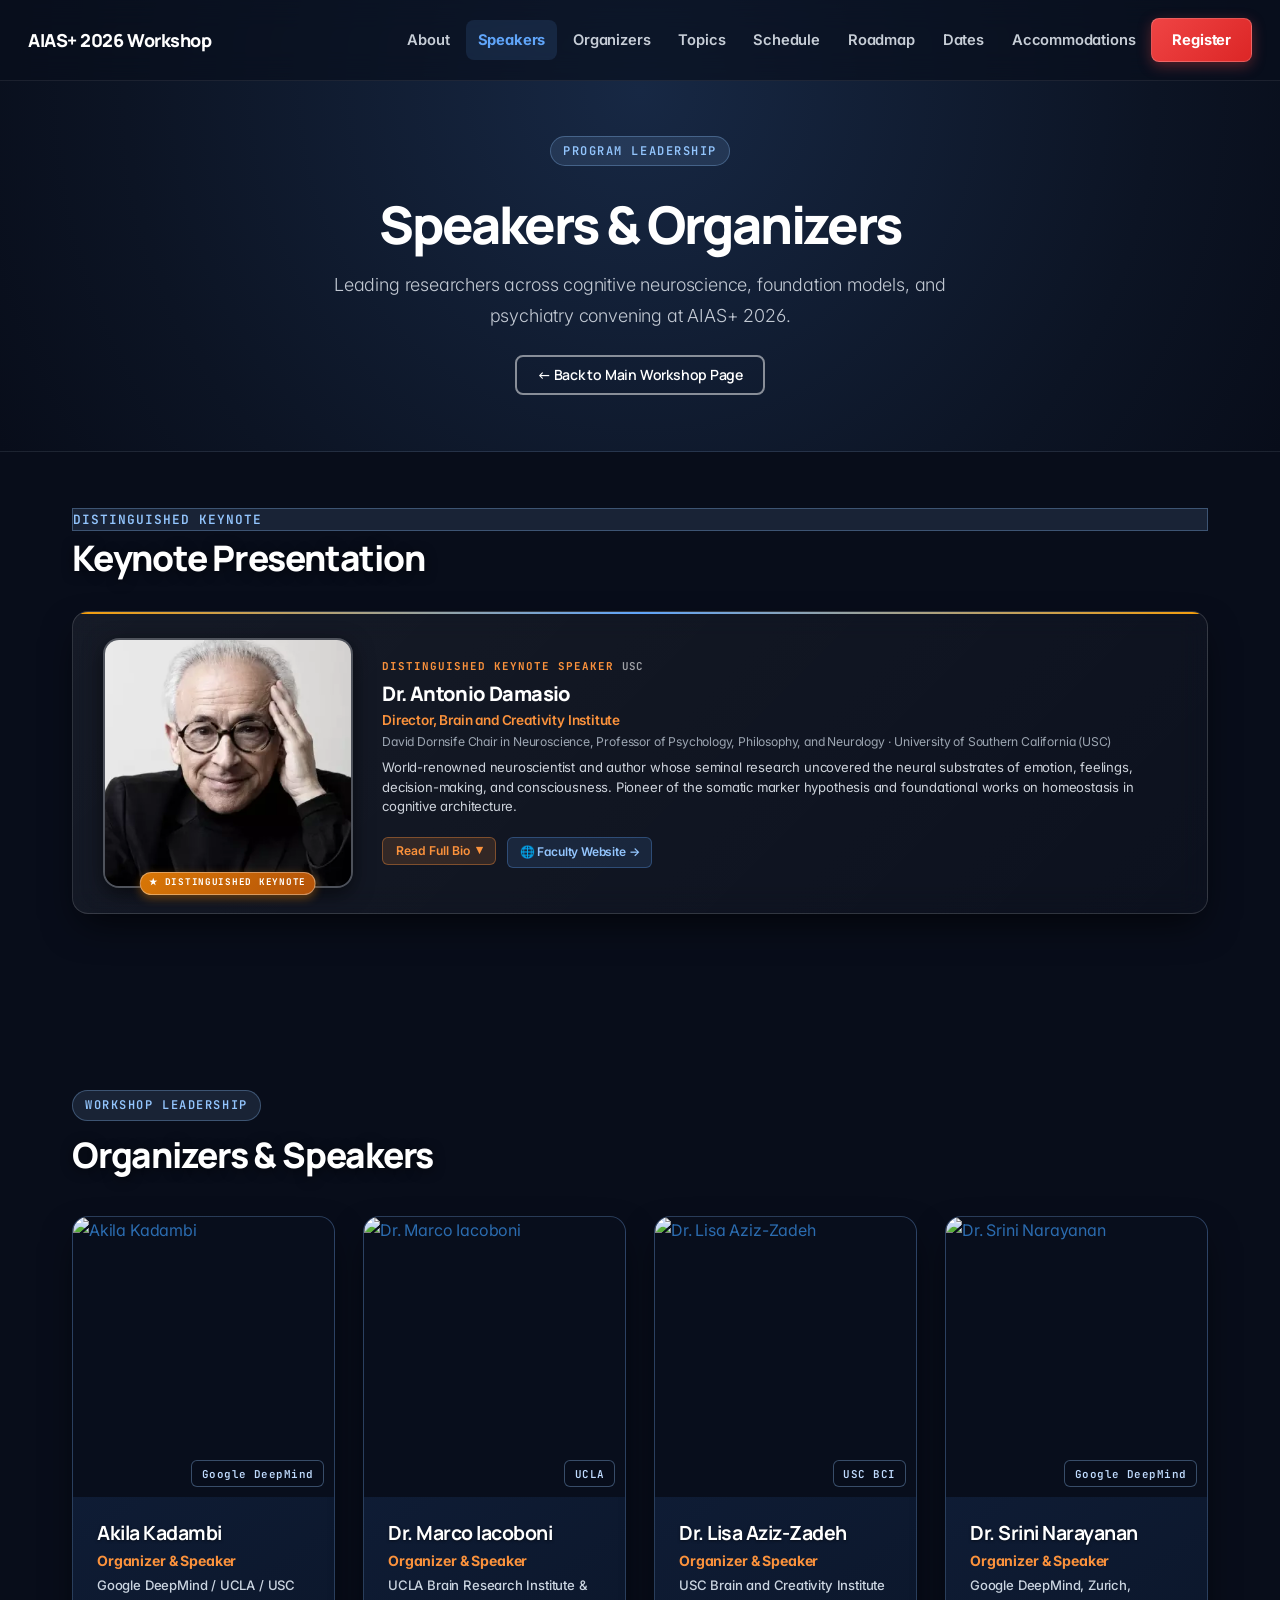
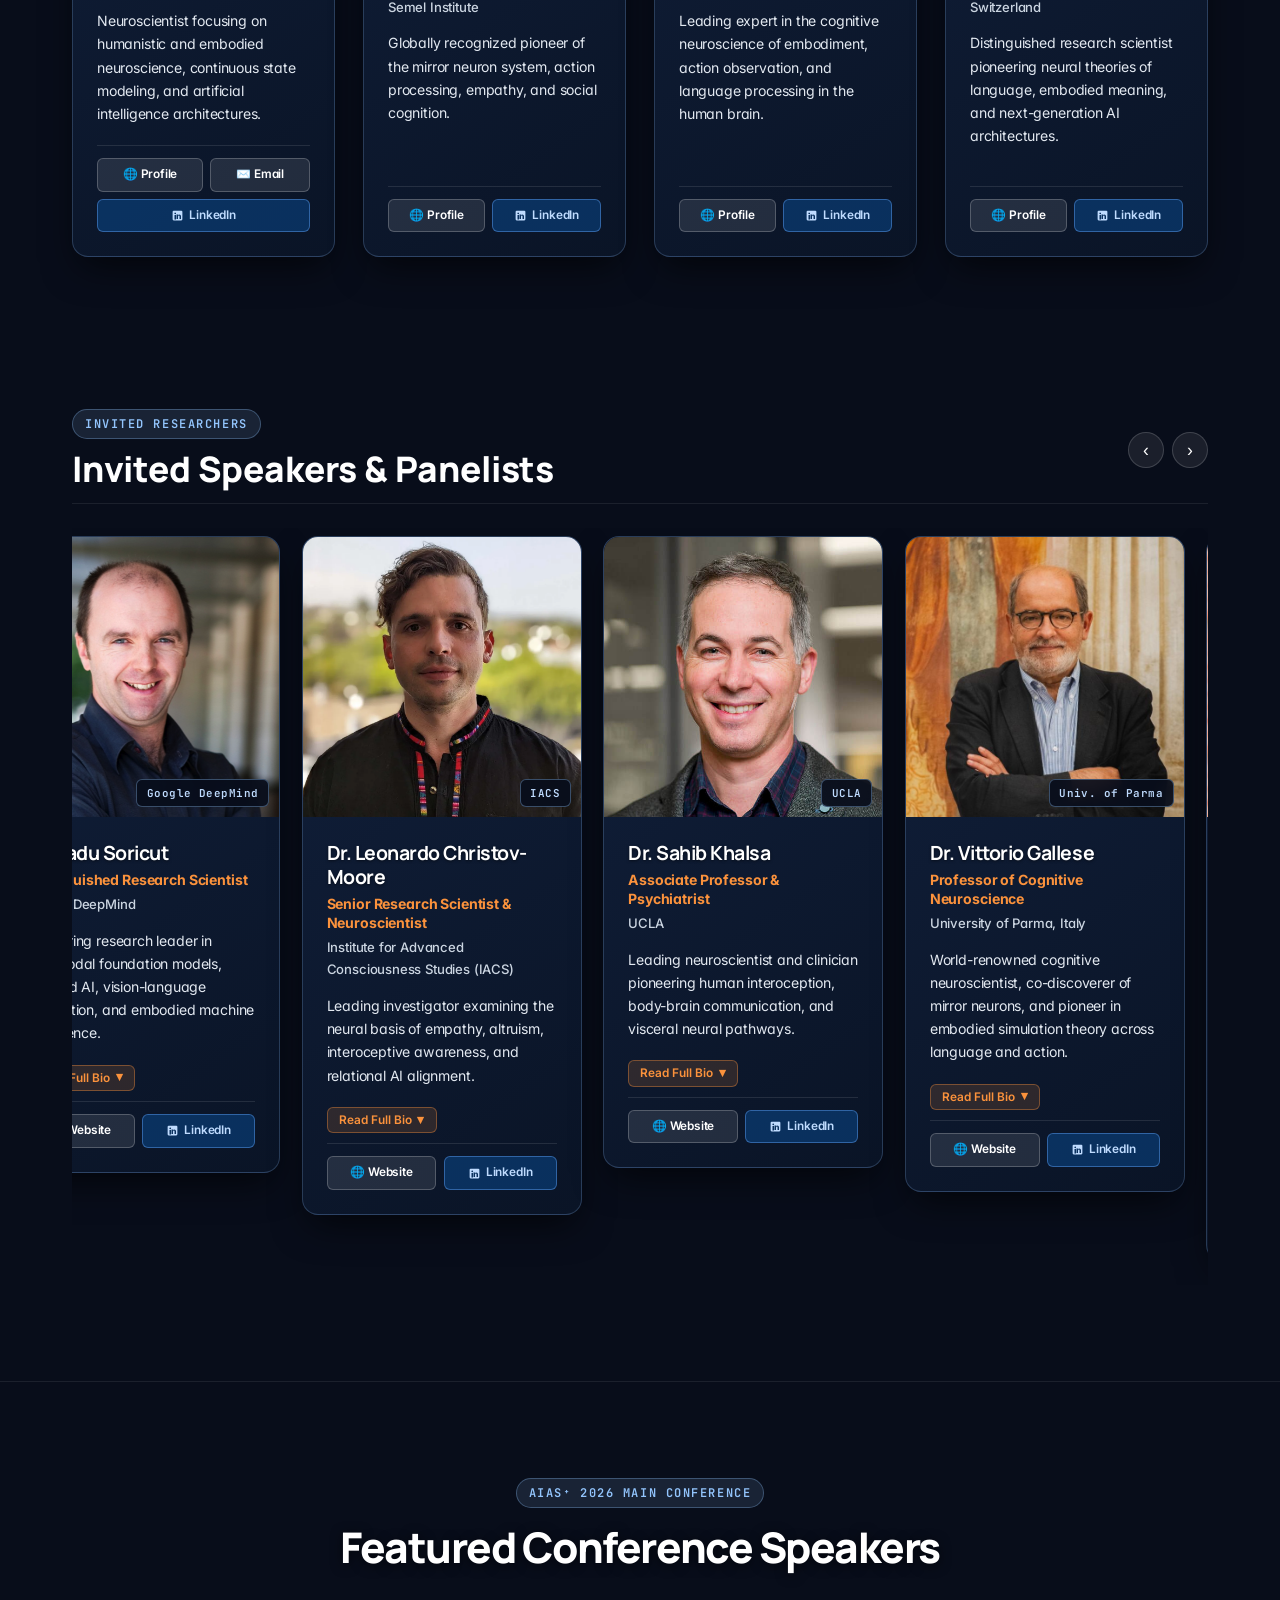
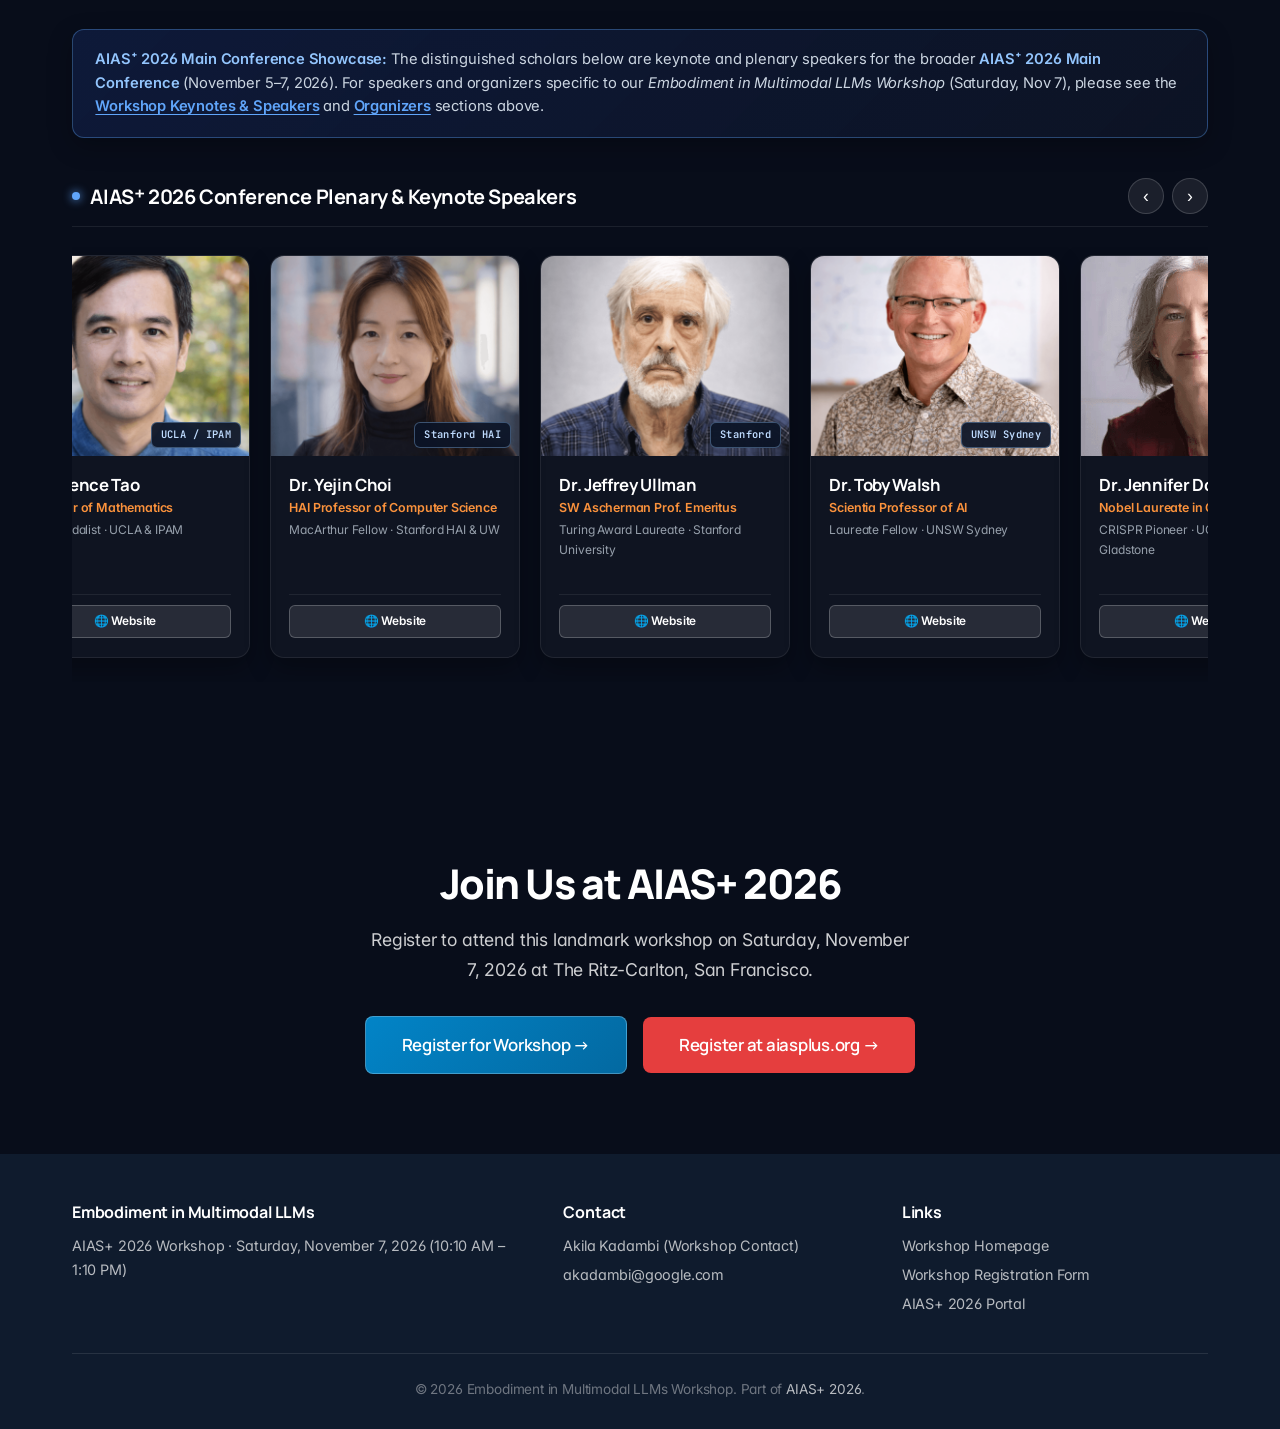
==== commit c547bcbc: "Fix seamless infinite loop for rotating speakers carousel" ====
--- a/speakers.html
+++ b/speakers.html
@@ -30,7 +30,7 @@
   <link rel="preconnect" href="https://fonts.googleapis.com">
   <link rel="preconnect" href="https://fonts.gstatic.com" crossorigin>
   <link href="https://fonts.googleapis.com/css2?family=Inter:ital,opsz,wght@0,14..32,100..900;1,14..32,100..900&family=JetBrains+Mono:wght@400;500;600;700&family=Manrope:wght@300;400;500;600;700;800&family=Plus+Jakarta+Sans:ital,wght@0,300..800;1,300..800&family=Space+Grotesk:wght@500;600;700&display=swap" rel="stylesheet">
-  <link rel="stylesheet" href="style.css?v=5.8">
+  <link rel="stylesheet" href="style.css?v=5.9">
 </head>
 <body class="speakers-page">
 
@@ -800,6 +800,6 @@
     </div>
   </footer>
 
-  <script src="script.js?v=5.8"></script>
+  <script src="script.js?v=5.9"></script>
 </body>
 </html>
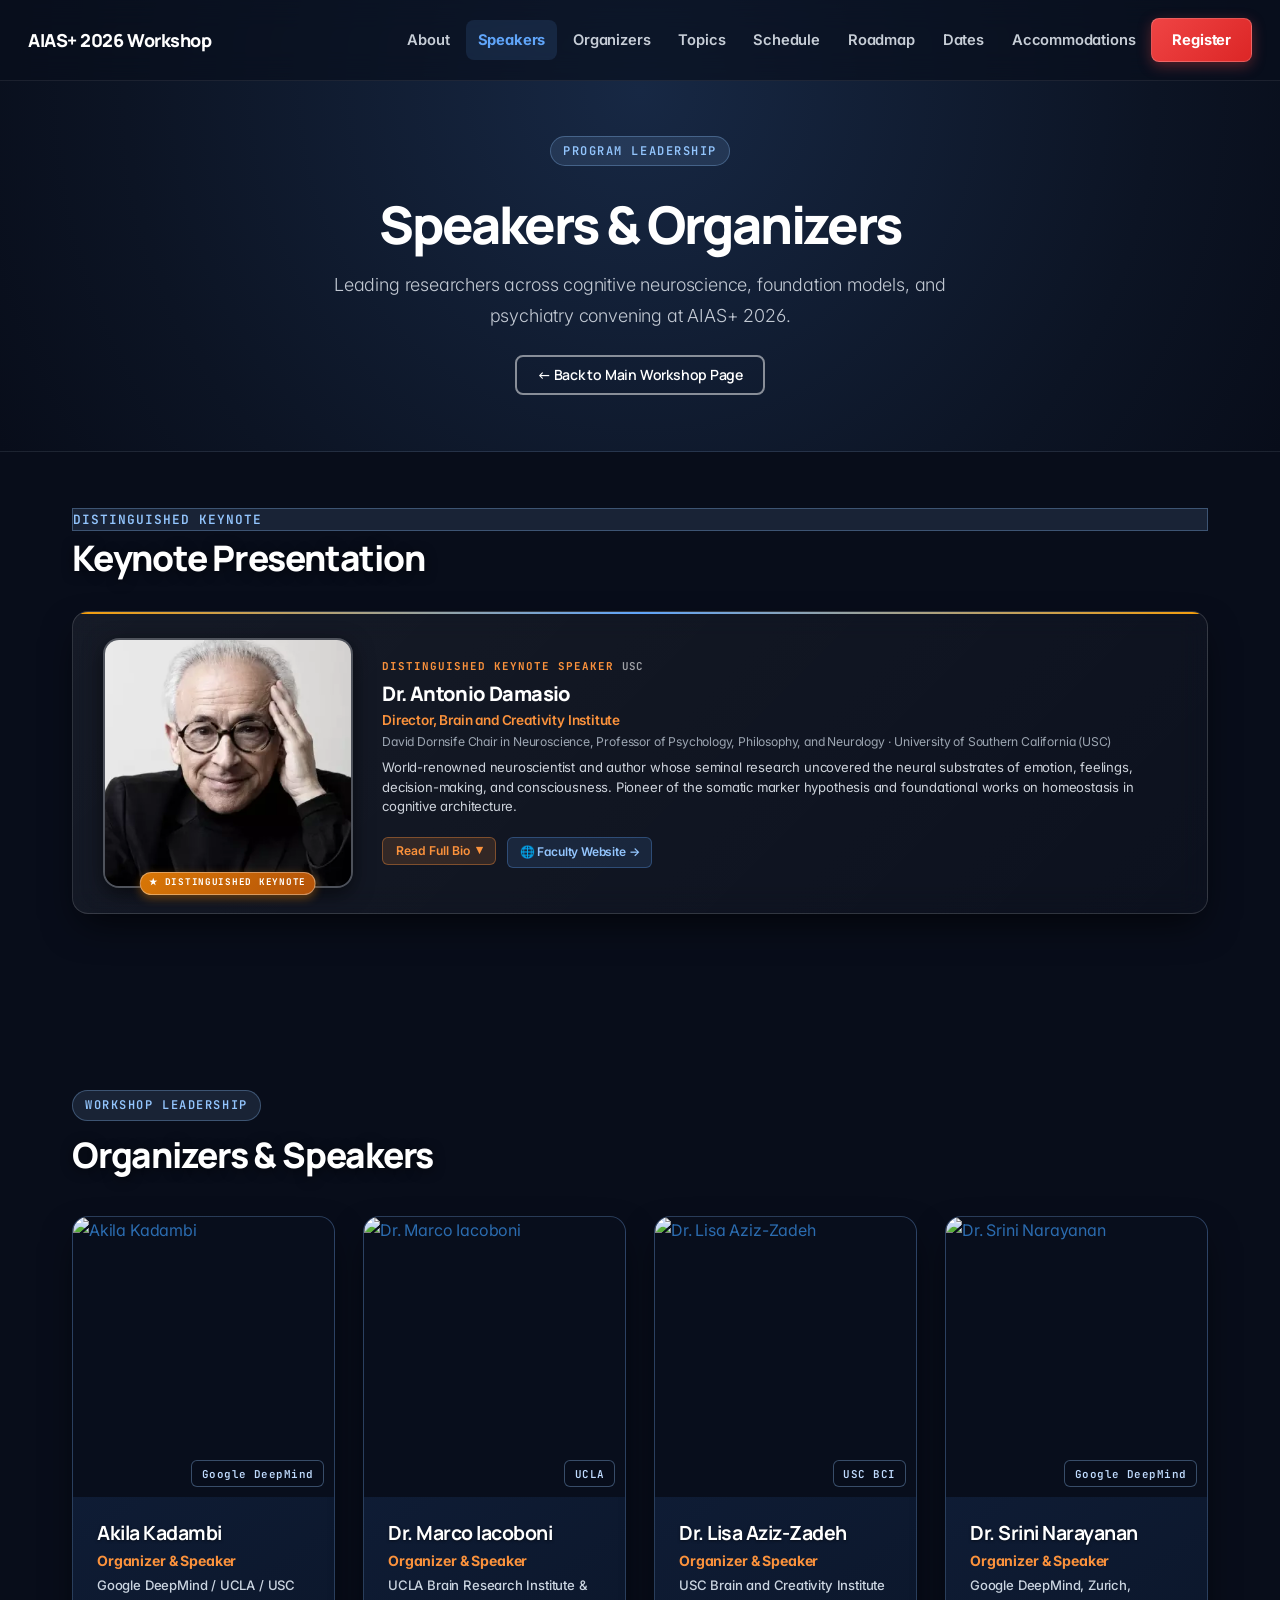
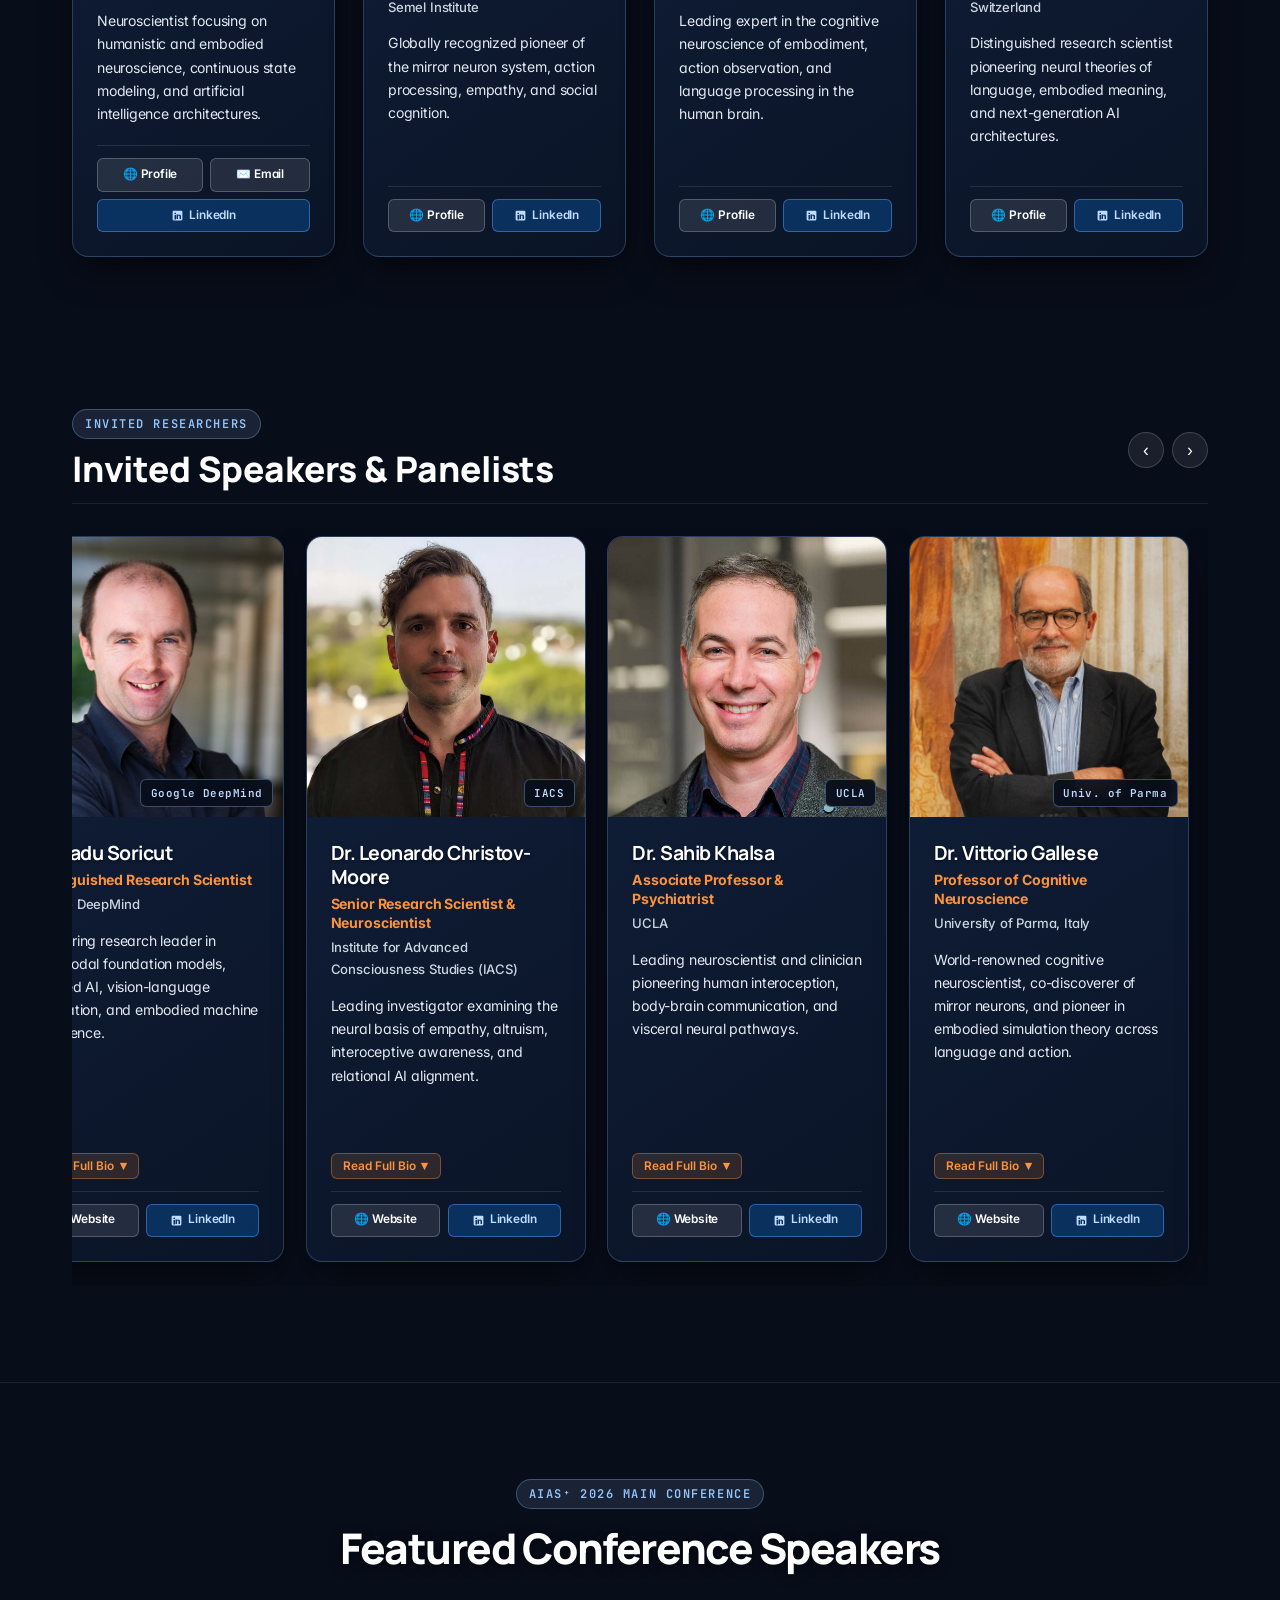
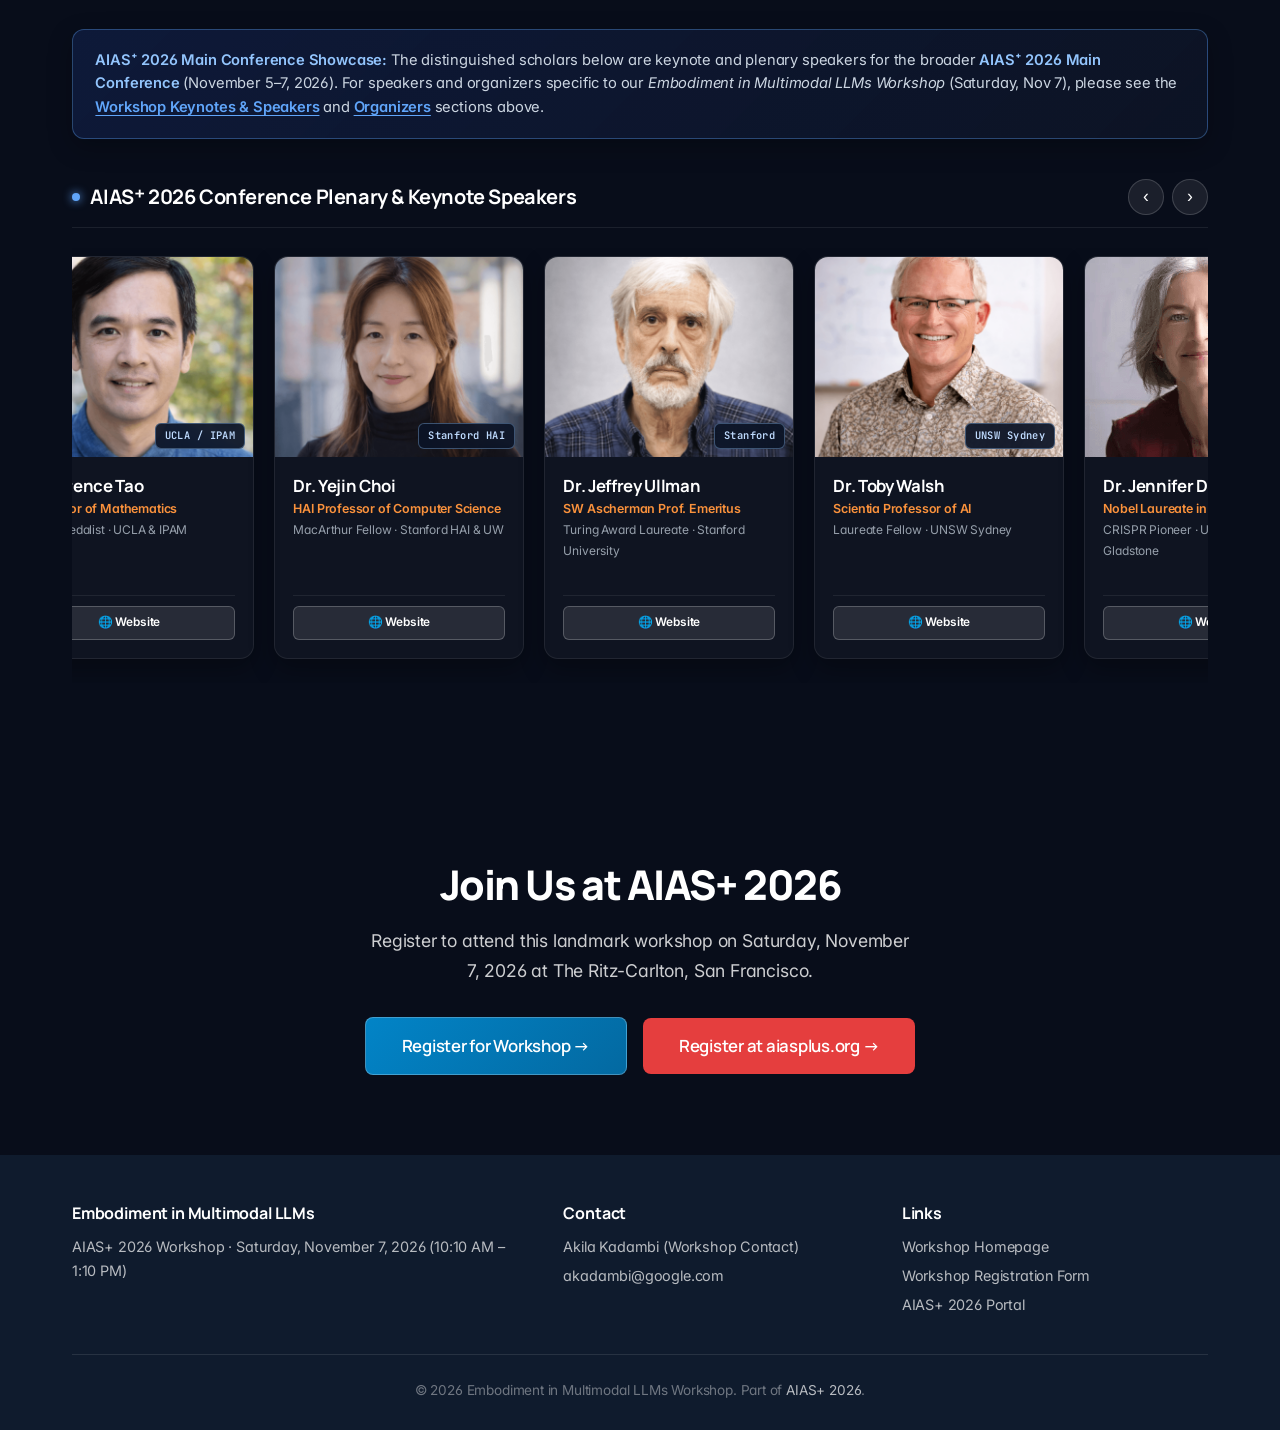
==== commit 30c27f2c: "Equalize vertical heights of speaker carousel cards" ====
--- a/speakers.html
+++ b/speakers.html
@@ -30,7 +30,7 @@
   <link rel="preconnect" href="https://fonts.googleapis.com">
   <link rel="preconnect" href="https://fonts.gstatic.com" crossorigin>
   <link href="https://fonts.googleapis.com/css2?family=Inter:ital,opsz,wght@0,14..32,100..900;1,14..32,100..900&family=JetBrains+Mono:wght@400;500;600;700&family=Manrope:wght@300;400;500;600;700;800&family=Plus+Jakarta+Sans:ital,wght@0,300..800;1,300..800&family=Space+Grotesk:wght@500;600;700&display=swap" rel="stylesheet">
-  <link rel="stylesheet" href="style.css?v=5.9">
+  <link rel="stylesheet" href="style.css?v=6.0">
 </head>
 <body class="speakers-page">
 
@@ -800,6 +800,6 @@
     </div>
   </footer>
 
-  <script src="script.js?v=5.9"></script>
+  <script src="script.js?v=6.0"></script>
 </body>
 </html>
--- a/style.css
+++ b/style.css
@@ -1380,6 +1380,10 @@
   display: flex;
   gap: 1.35rem;
   width: max-content;
+  align-items: stretch;
+}
+
+.invited-speakers-track:has(.is-expanded) {
   align-items: flex-start;
 }
 
@@ -1392,11 +1396,11 @@
 }
 
 .invited-speakers-track .speaker-card {
-  min-height: 525px;
+  min-height: 575px;
 }
 
 .invited-speakers-track .speaker-full-card {
-  min-height: 560px;
+  min-height: 615px;
 }
 
 .invited-speakers-track .speaker-card.is-expanded,
@@ -1404,6 +1408,7 @@
   width: 340px;
   min-width: 340px;
   max-width: 340px;
+  height: auto !important;
   border-color: rgba(96, 165, 250, 0.75);
   box-shadow: 0 24px 52px -8px rgba(0, 0, 0, 0.85), 0 0 28px rgba(59, 130, 246, 0.3);
 }
@@ -1477,8 +1482,13 @@
   cursor: pointer;
   transition: all 0.2s ease;
   margin-top: auto;
-  margin-bottom: 0.65rem;
+  margin-bottom: 0.7rem;
   align-self: flex-start;
+}
+
+.has-expandable-bio .facilitator-links,
+.has-expandable-bio .speaker-full-links {
+  margin-top: 0;
 }
 
 .keynote-card .bio-toggle-btn {
